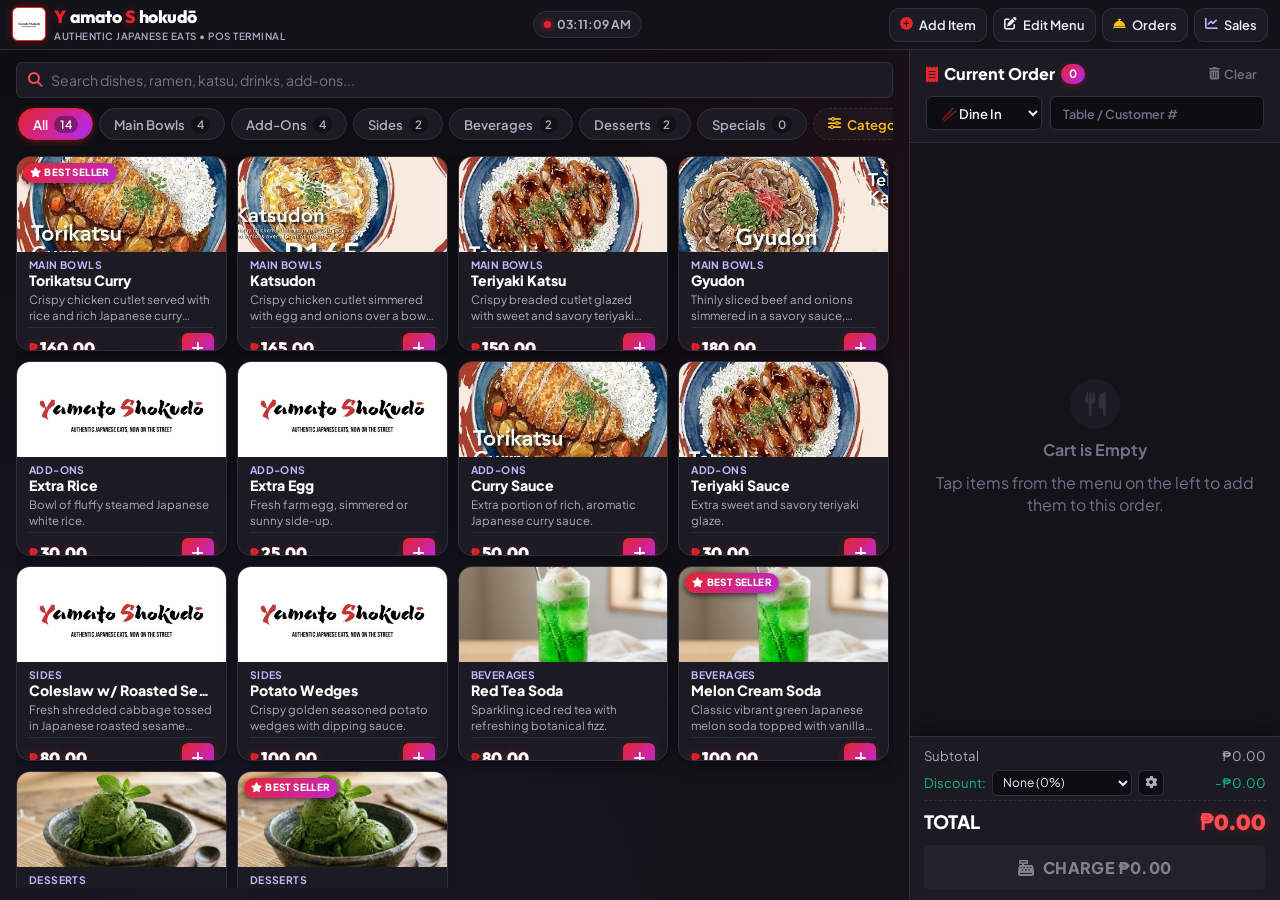
==== test_app/index.html @ 554a55e7 "Update Main Bowl promo to set promotional price to 100 pesos instead of deducting 100 pesos" ====
<!DOCTYPE html>
<html lang="en">
<head>
  <meta charset="UTF-8">
  <meta name="viewport" content="width=device-width, initial-scale=1.0, maximum-scale=1.0, user-scalable=no, viewport-fit=cover">
  <meta name="theme-color" content="#E5252A">
  <meta name="description" content="Yamato Shokudo Authentic Japanese Comfort Food - Point of Sale (POS) System">
  <link rel="manifest" href="manifest.json">
  <link rel="icon" type="image/png" href="assets/favicon.png">
  <link rel="apple-touch-icon" href="assets/icon-192.png">
  
  <title>Yamato Shokudō POS</title>

  <!-- Google Fonts & Font Awesome Icons (100% Offline Local Bundle) -->
  <link rel="stylesheet" href="assets/fontawesome/css/all.min.css">
  <link rel="stylesheet" href="style.css?v=30">
</head>
<body>

  <div id="app-container">
    
    <!-- ====================================================================
         TOP NAVIGATION HEADER
         ==================================================================== -->
    <header class="pos-header">
      <div class="brand-section">
        <img src="assets/logo.png" alt="Yamato Shokudo Logo" class="brand-logo" id="header-logo">
        <div class="brand-titles">
          <div class="brand-name">
            <span class="red-char">Y</span>amato <span class="red-char">S</span>hokudō
          </div>
          <div class="brand-tagline">Authentic Japanese Eats • POS Terminal</div>
        </div>
      </div>

      <div class="header-center-info">
        <div class="live-badge">
          <span class="live-dot"></span>
          <span id="pos-live-clock">--:--:--</span>
        </div>
      </div>

      <div class="header-actions">
        <!-- Add / Manage Menu Item Button -->
        <button class="btn-nav-action" id="btn-open-add-item" title="Add New Item to Menu">
          <i class="fa-solid fa-circle-plus" style="color: var(--primary-red);"></i>
          <span>Add Item</span>
        </button>

        <!-- Manage Mode Toggle -->
        <button class="btn-nav-action" id="btn-toggle-manage-mode" title="Toggle Edit/Delete Mode on Catalog">
          <i class="fa-solid fa-pen-to-square"></i>
          <span id="manage-mode-label">Edit Menu</span>
        </button>

        <!-- Current / Active Orders Queue -->
        <button class="btn-nav-action" id="btn-open-orders" title="View Current Active Orders">
          <i class="fa-solid fa-bell-concierge" style="color: var(--accent-gold);"></i>
          <span>Orders</span>
          <span class="active-orders-count-badge" id="active-orders-count-badge" style="display: none;">0</span>
        </button>

        <!-- Sales Analytics & History -->
        <button class="btn-nav-action" id="btn-open-history" title="View Sales History & Reports">
          <i class="fa-solid fa-chart-line" style="color: var(--accent-purple-light);"></i>
          <span>Sales</span>
        </button>

        <!-- Mobile Cart Open Button -->
        <button class="btn-nav-action btn-mobile-cart-toggle primary" id="btn-mobile-cart-toggle">
          <i class="fa-solid fa-cart-shopping"></i>
          <span class="cart-count-badge" id="mobile-cart-badge">0</span>
        </button>
      </div>
    </header>

    <!-- ====================================================================
         MAIN SPLIT WORKSPACE (TABLET OPTIMIZED)
         ==================================================================== -->
    <main class="pos-body">

      <!-- LEFT PANEL: CATALOG & MENU -->
      <section class="pos-catalog-panel">
        <div class="catalog-controls">
          <div class="search-and-manage-row">
            <div class="search-input-wrapper">
              <i class="fa-solid fa-magnifying-glass search-icon"></i>
              <input type="text" id="catalog-search" class="search-input" placeholder="Search dishes, ramen, katsu, drinks, add-ons...">
              <button class="btn-clear-search" id="btn-clear-search" title="Clear Search">&times;</button>
            </div>
          </div>

          <!-- Category Filter Bar -->
          <div class="categories-bar" id="categories-bar">
            <!-- Dynamically populated categories -->
          </div>
        </div>

        <!-- Scrollable Items Grid -->
        <div class="items-scroll-area">
          <div class="items-grid" id="items-grid">
            <!-- Dynamically rendered dish cards -->
          </div>
          <div class="empty-catalog-state" id="empty-catalog-state" style="display: none;">
            <i class="fa-solid fa-bowl-food"></i>
            <h3>No items found</h3>
            <p>Try a different search keyword or category filter</p>
          </div>
        </div>
      </section>

      <!-- RIGHT PANEL: CART & ORDER SUMMARY -->
      <section class="pos-cart-panel" id="pos-cart-panel">
        <div class="cart-header">
          <div class="cart-title-row">
            <div class="cart-title">
              <i class="fa-solid fa-receipt" style="color: var(--primary-red);"></i>
              Current Order
              <span class="cart-count-badge" id="cart-items-count">0</span>
            </div>
            <div class="cart-title-actions">
              <button class="btn-clear-cart" id="btn-clear-cart" title="Clear Cart">
                <i class="fa-solid fa-trash-can"></i>
                Clear
              </button>
              <button class="btn-close-mobile-cart" id="btn-close-mobile-cart" title="Close Cart">
                <i class="fa-solid fa-xmark"></i>
              </button>
            </div>
          </div>

          <!-- Order Config: Dine In / Take Out & Table -->
          <div class="order-setup-row">
            <select id="order-type-select" class="order-type-select">
              <option value="Dine In">🥢 Dine In</option>
              <option value="Take Out">🥡 Take Out</option>
              <option value="Delivery">🛵 Delivery</option>
            </select>
            <input type="text" id="order-table-input" class="table-num-input" placeholder="Table / Customer #">
          </div>
        </div>

        <!-- Cart Items Scroll List -->
        <div class="cart-items-list" id="cart-items-list">
          <!-- Dynamically rendered cart items -->
        </div>

        <!-- Empty Cart State -->
        <div class="empty-cart-view" id="empty-cart-view">
          <div class="empty-cart-icon">
            <i class="fa-solid fa-utensils"></i>
          </div>
          <h4>Cart is Empty</h4>
          <p>Tap items from the menu on the left to add them to this order.</p>
        </div>

        <!-- Cart Billing Footer -->
        <div class="cart-footer">
          <div class="billing-breakdown">
            <div class="billing-row">
              <span>Subtotal</span>
              <span id="cart-subtotal-val">₱0.00</span>
            </div>
            <div class="billing-row discount-row">
              <div class="billing-discount-control">
                <span>Discount:</span>
                <select id="discount-select" class="discount-select" title="Choose discount or promo">
                  <!-- Dynamically populated from custom promos -->
                </select>
                <button type="button" class="btn-manage-discounts" id="btn-manage-discounts" title="Edit / Add / Remove Promos">
                  <i class="fa-solid fa-gear"></i>
                </button>
              </div>
              <span id="cart-discount-val">-₱0.00</span>
            </div>
            <div class="billing-row total-row">
              <span>TOTAL</span>
              <span class="total-amount-display" id="cart-total-val">₱0.00</span>
            </div>
          </div>

          <button class="btn-checkout" id="btn-checkout" disabled>
            <i class="fa-solid fa-cash-register"></i>
            <span>Charge ₱0.00</span>
          </button>
        </div>
      </section>

      <!-- Mobile/Tablet Cart Drawer Backdrop -->
      <div class="cart-backdrop" id="cart-backdrop"></div>

    </main>

  </div>

  <!-- ====================================================================
       MODAL 1: ADD / EDIT MENU ITEM MODAL
       ==================================================================== -->
  <div class="modal-overlay" id="modal-item">
    <div class="modal-card">
      <div class="modal-header">
        <h3 class="modal-title" id="modal-item-title">
          <i class="fa-solid fa-circle-plus" style="color: var(--primary-red);"></i>
          Add Menu Item
        </h3>
        <button class="btn-close-modal" id="btn-close-item-modal">&times;</button>
      </div>

      <div class="modal-body">
        <input type="hidden" id="edit-item-id">

        <div class="form-group">
          <label class="form-label" for="item-name-input">Item Name *</label>
          <input type="text" id="item-name-input" class="form-input" placeholder="e.g. Torikatsu Curry" required>
        </div>

        <div class="form-row-2">
          <div class="form-group">
            <label class="form-label" for="item-price-input">Price (₱) *</label>
            <input type="number" id="item-price-input" class="form-input" placeholder="160" min="0" step="1" required>
          </div>
          <div class="form-group">
            <div style="display: flex; justify-content: space-between; align-items: center; margin-bottom: 2px;">
              <label class="form-label" for="item-category-input" style="margin-bottom: 0;">Category *</label>
              <div style="display: flex; gap: 4px;">
                <button type="button" class="btn-text-action" id="btn-quick-add-cat-from-item" title="Add New Category">
                  <i class="fa-solid fa-plus"></i> Add
                </button>
                <button type="button" class="btn-text-action" id="btn-manage-cats-from-item" title="Manage Categories">
                  <i class="fa-solid fa-gear"></i>
                </button>
              </div>
            </div>
            <select id="item-category-input" class="form-select">
              <!-- Dynamically populated categories -->
            </select>
          </div>
        </div>

        <div class="form-group">
          <label class="form-label" for="item-desc-input">Description</label>
          <textarea id="item-desc-input" class="form-textarea" rows="2" placeholder="Crispy chicken cutlet served with rice and rich Japanese curry sauce..."></textarea>
        </div>

        <!-- Image Selector -->
        <div class="form-group">
          <label class="form-label">Item Image</label>
          <input type="text" id="item-img-url" class="form-input" placeholder="Image URL or choose preset below">
          
          <label class="form-label" style="margin-top: 8px; font-size: 0.8rem;">Or Select Brand Preset:</label>
          <div class="image-picker-options" id="image-presets-container">
            <!-- Preset thumbnails -->
            <img src="assets/torikatsu_curry.jpg" class="image-choice-thumb" data-src="assets/torikatsu_curry.jpg" title="Torikatsu Curry">
            <img src="assets/katsudon.jpg" class="image-choice-thumb" data-src="assets/katsudon.jpg" title="Katsudon">
            <img src="assets/teriyaki_katsu.jpg" class="image-choice-thumb" data-src="assets/teriyaki_katsu.jpg" title="Teriyaki Katsu">
            <img src="assets/gyudon.jpg" class="image-choice-thumb" data-src="assets/gyudon.jpg" title="Gyudon">
            <img src="assets/melon_soda.jpg" class="image-choice-thumb" data-src="assets/melon_soda.jpg" title="Melon Cream Soda">
            <img src="assets/matcha_icecream.jpg" class="image-choice-thumb" data-src="assets/matcha_icecream.jpg" title="Matcha Ice Cream">
            <img src="assets/logo.png" class="image-choice-thumb" data-src="assets/logo.png" title="Yamato Logo">
          </div>

          <div style="margin-top: 8px;">
            <label class="form-label" style="font-size: 0.8rem;">Or Upload Local File:</label>
            <input type="file" id="item-file-upload" accept="image/*" class="form-input" style="padding: 6px;">
          </div>
        </div>

        <div class="form-group" style="flex-direction: row; align-items: center; gap: 8px; margin-top: 4px;">
          <input type="checkbox" id="item-bestseller-input" style="width: 18px; height: 18px; accent-color: var(--primary-red);">
          <label for="item-bestseller-input" style="font-size: 0.9rem; font-weight: 700; color: var(--accent-gold); cursor: pointer;">
            Mark as Best Seller Ribbon ⭐
          </label>
        </div>
      </div>

      <div class="modal-footer">
        <button class="btn-modal-action" id="btn-cancel-item">Cancel</button>
        <button class="btn-modal-action primary" id="btn-save-item">
          <i class="fa-solid fa-floppy-disk"></i>
          Save Item
        </button>
      </div>
    </div>
  </div>

  <!-- ====================================================================
       MODAL 1B: MANAGE CATEGORIES (ADD, EDIT, DELETE)
       ==================================================================== -->
  <div class="modal-overlay" id="modal-categories">
    <div class="modal-card" style="max-width: 520px;">
      <div class="modal-header">
        <h3 class="modal-title">
          <i class="fa-solid fa-layer-group" style="color: var(--primary-red);"></i>
          Manage Categories
        </h3>
        <button class="btn-close-modal" id="btn-close-categories-modal">&times;</button>
      </div>

      <div class="modal-body" style="gap: 14px;">
        <!-- Add New Category Box -->
        <div class="add-category-box">
          <label class="form-label" style="margin-bottom: 6px;">Create New Category</label>
          <div style="display: flex; gap: 8px;">
            <input type="text" id="new-category-input" class="form-input" placeholder="e.g. Set Meals, Bento, Ramen..." style="flex: 1;">
            <button type="button" class="btn-modal-action primary" id="btn-submit-new-category">
              <i class="fa-solid fa-plus"></i> Add
            </button>
          </div>
        </div>

        <div>
          <div style="display: flex; justify-content: space-between; align-items: center; margin-bottom: 8px;">
            <label class="form-label" style="margin-bottom: 0;">Existing Categories</label>
            <span style="font-size: 0.75rem; color: var(--text-muted);">Rename or delete categories</span>
          </div>
          
          <!-- Scrollable Category List -->
          <div class="category-manage-list" id="category-manage-list">
            <!-- Dynamically populated category rows -->
          </div>
        </div>
      </div>

      <div class="modal-footer">
        <button class="btn-modal-action primary" id="btn-close-categories-btn" style="width: 100%;">Done</button>
      </div>
    </div>
  </div>

  <!-- ====================================================================
       MODAL 2: EDIT CART ITEM NOTES & ADD-ONS
       ==================================================================== -->
  <div class="modal-overlay" id="modal-cart-note">
    <div class="modal-card">
      <div class="modal-header">
        <h3 class="modal-title">
          <i class="fa-solid fa-pen-nib" style="color: var(--accent-purple-light);"></i>
          Item Notes & Customization
        </h3>
        <button class="btn-close-modal" id="btn-close-note-modal">&times;</button>
      </div>

      <div class="modal-body">
        <h4 id="note-modal-item-name" style="color: var(--text-white); font-size: 1.1rem; margin-bottom: 4px;">Item Name</h4>
        
        <div class="form-group">
          <label class="form-label">Special Instructions / Custom Request</label>
          <input type="text" id="cart-item-note-input" class="form-input" placeholder="e.g. Less spicy, No onions, Extra sauce, Well done...">
        </div>

        <div class="form-group">
          <label class="form-label">Quick Tags / Common Requests:</label>
          <div style="display: flex; flex-wrap: wrap; gap: 8px; margin-top: 4px;">
            <button type="button" class="btn-tag-action quick-tag-btn" data-tag="Extra Spicy 🔥">Extra Spicy 🔥</button>
            <button type="button" class="btn-tag-action quick-tag-btn" data-tag="Less Spicy">Less Spicy</button>
            <button type="button" class="btn-tag-action quick-tag-btn" data-tag="No Onions 🧅">No Onions</button>
            <button type="button" class="btn-tag-action quick-tag-btn" data-tag="Extra Sauce 🥣">Extra Sauce</button>
            <button type="button" class="btn-tag-action quick-tag-btn" data-tag="Separate Sauce">Separate Sauce</button>
            <button type="button" class="btn-tag-action quick-tag-btn" data-tag="Less Ice 🧊">Less Ice</button>
          </div>
        </div>
      </div>

      <div class="modal-footer">
        <button class="btn-modal-action" id="btn-cancel-note">Cancel</button>
        <button class="btn-modal-action primary" id="btn-save-note">Apply Note</button>
      </div>
    </div>
  </div>

  <!-- ====================================================================
       MODAL 3: PAYMENT REGISTER MODAL
       ==================================================================== -->
  <div class="modal-overlay" id="modal-payment">
    <div class="modal-card">
      <div class="modal-header">
        <h3 class="modal-title">
          <i class="fa-solid fa-cash-register" style="color: var(--primary-red);"></i>
          Process Payment
        </h3>
        <button class="btn-close-modal" id="btn-close-payment-modal">&times;</button>
      </div>

      <div class="modal-body">
        <!-- Due Amount -->
        <div class="payment-summary-box">
          <span class="payment-total-label">Total Amount Due</span>
          <span class="payment-total-val" id="payment-due-val">₱0.00</span>
        </div>

        <!-- Payment Method Tabs -->
        <div class="payment-method-tabs" id="payment-method-tabs">
          <div class="payment-tab active" data-method="Cash">
            <i class="fa-solid fa-money-bill-wave"></i>
            Cash
          </div>
          <div class="payment-tab" data-method="GCash">
            <i class="fa-solid fa-mobile-screen"></i>
            GCash
          </div>
          <div class="payment-tab" data-method="Card">
            <i class="fa-solid fa-credit-card"></i>
            Card
          </div>
          <div class="payment-tab" data-method="QR PH">
            <i class="fa-solid fa-qrcode"></i>
            QR PH
          </div>
        </div>

        <!-- Cash Details Container -->
        <div id="cash-payment-section" style="display: flex; flex-direction: column; gap: 12px;">
          <div class="form-group">
            <label class="form-label" for="cash-received-input">Cash Received (₱)</label>
            <input type="number" id="cash-received-input" class="form-input" style="font-size: 1.3rem; font-weight: bold; text-align: center;" placeholder="0.00" min="0" step="1">
          </div>

          <!-- Quick Cash Bills -->
          <div class="quick-cash-row">
            <button class="btn-quick-cash" id="btn-cash-exact">Exact ₱</button>
            <button class="btn-quick-cash" data-add="50">+₱50</button>
            <button class="btn-quick-cash" data-add="100">+₱100</button>
            <button class="btn-quick-cash" data-add="200">+₱200</button>
            <button class="btn-quick-cash" data-add="500">+₱500</button>
            <button class="btn-quick-cash" data-add="1000">+₱1000</button>
          </div>

          <!-- Change Box -->
          <div class="change-display-box" id="change-display-box">
            <span class="change-label">Change Due:</span>
            <span class="change-val" id="payment-change-val">₱0.00</span>
          </div>
        </div>
      </div>

      <div class="modal-footer">
        <button class="btn-modal-action" id="btn-cancel-payment">Back to Cart</button>
        <button class="btn-modal-action primary" id="btn-confirm-payment">
          <i class="fa-solid fa-check"></i>
          Complete & Print Receipt
        </button>
      </div>
    </div>
  </div>

  <!-- ====================================================================
       MODAL 4: THERMAL RECEIPT MODAL
       ==================================================================== -->
  <div class="modal-overlay" id="modal-receipt">
    <div class="modal-card modal-receipt-card" style="max-width: 480px; width: 95%;">
      <div class="modal-header no-print">
        <h3 class="modal-title">
          <i class="fa-solid fa-receipt" style="color: var(--primary-red);"></i>
          Order Receipt
        </h3>
        <button class="btn-close-modal" id="btn-close-receipt-modal">&times;</button>
      </div>

      <div class="modal-body" style="background: #E8E8E8; padding: 16px;">
        <!-- Printable Receipt Sheet (Customer Copy + Kitchen Order Ticket) -->
        <div class="receipt-paper" id="printable-receipt-area">
          <!-- 1. CUSTOMER RECEIPT SLIP -->
          <div class="receipt-slip customer-receipt-slip">
            <div class="receipt-header">
              <img src="assets/logo.png" alt="Logo" class="receipt-logo-img">
              <div class="receipt-brand-name">YAMATO SHOKUDŌ</div>
              <div class="receipt-info-text">Authentic Japanese Eats • Comfort Food</div>
              <div class="receipt-info-text">Tel: +639124482693</div>
              <div class="receipt-info-text">IG: @yamatoshokudo.ph</div>
              <div class="receipt-type-banner">*** CUSTOMER RECEIPT ***</div>
            </div>

            <div class="receipt-divider"></div>

            <div class="receipt-meta-row">
              <span id="receipt-order-id">Order #0001</span>
              <span id="receipt-date-time">2026-10-01 21:35</span>
            </div>
            <div class="receipt-meta-row">
              <span id="receipt-dining-type">DINE IN (Table 1)</span>
              <span id="receipt-pay-method">CASH</span>
            </div>

            <div class="receipt-divider"></div>

            <!-- Items Table (with quantities & amounts) -->
            <table class="receipt-items-table">
              <thead>
                <tr>
                  <th class="item-qty-col">QTY</th>
                  <th>ITEM</th>
                  <th class="item-amt-col">TOTAL</th>
                </tr>
              </thead>
              <tbody id="receipt-items-body">
                <!-- Dynamically populated rows -->
              </tbody>
            </table>

            <div class="receipt-divider"></div>

            <!-- Calculation Rows -->
            <div class="receipt-calc-row">
              <span>Subtotal:</span>
              <span id="receipt-subtotal-val">₱0.00</span>
            </div>
            <div class="receipt-calc-row" id="receipt-discount-row">
              <span id="receipt-discount-label">Discount:</span>
              <span id="receipt-discount-val">-₱0.00</span>
            </div>
            <div class="receipt-calc-row grand-total">
              <span>TOTAL DUE:</span>
              <span id="receipt-total-val">₱0.00</span>
            </div>
            <div class="receipt-calc-row">
              <span>Cash Tendered:</span>
              <span id="receipt-tendered-val">₱0.00</span>
            </div>
            <div class="receipt-calc-row">
              <span>Change:</span>
              <span id="receipt-change-val">₱0.00</span>
            </div>

            <div class="receipt-divider"></div>

            <div class="receipt-footer">
              <div>*** ARIGATO GOZAIMASU! ***</div>
              <div>Thank you for dining with Yamato Shokudo!</div>
              <div class="receipt-barcode">||| | |||| ||| ||||| |||</div>
            </div>
          </div>

          <!-- SEPARATOR / CUT LINE FOR CONTINUOUS ROLL OR AUTO-CUTTER -->
          <div class="receipt-cut-line">
            <span class="cut-line-label">✂ CUT HERE / KITCHEN TICKET BELOW ✂</span>
          </div>

          <!-- 2. KITCHEN ORDER TICKET (NO MONETARY VALUES / NO PRICES) -->
          <div class="receipt-slip kitchen-receipt-slip">
            <div class="kitchen-ticket-header">
              <div class="kitchen-ticket-badge">🍳 KITCHEN ORDER TICKET</div>
              <div class="kitchen-order-number" id="kitchen-order-id">ORDER #0001</div>
              <div>
                <span class="kitchen-meta-pill" id="kitchen-dining-type">DINE IN (Table 1)</span>
              </div>
              <div class="kitchen-meta-sub" id="kitchen-date-time">2026-10-01 21:35</div>
            </div>

            <div class="receipt-divider thick"></div>

            <!-- Kitchen Items Table (Only QTY, ITEM NAME & SPECIAL INSTRUCTIONS - ZERO PRICES) -->
            <table class="kitchen-items-table">
              <thead>
                <tr>
                  <th style="width: 48px; text-align: left;">QTY</th>
                  <th style="text-align: left;">ORDER ITEM / PREPARATION</th>
                </tr>
              </thead>
              <tbody id="kitchen-items-body">
                <!-- Dynamically populated rows with no prices -->
              </tbody>
            </table>

            <div class="receipt-divider thick"></div>

            <div class="kitchen-ticket-footer">
              <div id="kitchen-total-items-count">TOTAL ITEMS: 0</div>
              <div class="kitchen-footer-note">*** KITCHEN COPY • PREPARE WITH CARE ***</div>
            </div>
          </div>
        </div>
      </div>

      <div class="modal-footer modal-receipt-footer no-print">
        <button class="btn-modal-action" id="btn-view-orders-from-receipt" style="color: var(--accent-gold);" title="View Active Orders">
          <i class="fa-solid fa-bell-concierge"></i>
          Orders
        </button>
        <button class="btn-modal-action" id="btn-new-order-from-receipt" title="Start New Sale">
          <i class="fa-solid fa-plus"></i>
          New Sale
        </button>
        <button class="btn-modal-action" id="btn-print-customer-only" title="Print Customer Copy Only">
          <i class="fa-solid fa-user"></i>
          Customer Slip
        </button>
        <button class="btn-modal-action" id="btn-print-kitchen-only" title="Print Kitchen Ticket Only">
          <i class="fa-solid fa-utensils"></i>
          Kitchen Slip
        </button>
        <button class="btn-modal-action primary" id="btn-print-receipt" title="Print Both (Customer + Kitchen)">
          <i class="fa-solid fa-print"></i>
          Print Both
        </button>
      </div>
    </div>
  </div>

  <!-- ====================================================================
       MODAL: CURRENT / ACTIVE ORDERS (KITCHEN QUEUE & SERVING)
       ==================================================================== -->
  <div class="modal-overlay" id="modal-orders">
    <div class="modal-card" style="max-width: 820px; width: 95%;">
      <div class="modal-header">
        <div style="display: flex; align-items: center; gap: 8px;">
          <h3 class="modal-title">
            <i class="fa-solid fa-bell-concierge" style="color: var(--accent-gold);"></i>
            Current Orders
          </h3>
          <span class="active-orders-modal-badge" id="active-orders-modal-badge">0 Active</span>
        </div>
        <button class="btn-close-modal" id="btn-close-orders-modal">&times;</button>
      </div>

      <div class="modal-body" style="max-height: 65vh; overflow-y: auto;">
        <!-- Filter Tabs: Active Queue, Completed, Cancelled -->
        <div class="orders-filter-row">
          <button class="btn-tag-action active" id="filter-orders-active" data-filter="Pending">
            <i class="fa-solid fa-clock"></i> Active Queue (<span id="count-filter-active">0</span>)
          </button>
          <button class="btn-tag-action" id="filter-orders-completed" data-filter="Completed">
            <i class="fa-solid fa-check-double"></i> Completed (<span id="count-filter-completed">0</span>)
          </button>
          <button class="btn-tag-action" id="filter-orders-cancelled" data-filter="Cancelled">
            <i class="fa-solid fa-ban"></i> Cancelled (<span id="count-filter-cancelled">0</span>)
          </button>
        </div>

        <!-- Orders Cards Grid -->
        <div class="active-orders-grid" id="active-orders-container">
          <!-- Dynamically populated order queue cards -->
        </div>

        <!-- Empty State -->
        <div class="empty-orders-view" id="empty-orders-view" style="display: none;">
          <div class="empty-orders-icon">
            <i class="fa-solid fa-clipboard-check"></i>
          </div>
          <h4 id="empty-orders-title">No Active Orders</h4>
          <p id="empty-orders-desc">All caught up! New orders placed at checkout will appear here for preparation and serving.</p>
        </div>
      </div>

      <div class="modal-footer">
        <button class="btn-modal-action" id="btn-open-history-from-orders">
          <i class="fa-solid fa-chart-line" style="color: var(--accent-purple-light);"></i>
          Sales Summary
        </button>
        <button class="btn-modal-action primary" id="btn-close-orders-btn">Close</button>
      </div>
    </div>
  </div>

  <!-- ====================================================================
       MODAL: ORDER DETAILS / VIEW ORDER
       ==================================================================== -->
  <div class="modal-overlay" id="modal-order-details">
    <div class="modal-card" style="max-width: 540px; width: 95%;">
      <div class="modal-header">
        <div style="display: flex; align-items: center; gap: 8px;">
          <h3 class="modal-title">
            <i class="fa-solid fa-file-invoice" style="color: var(--accent-gold);"></i>
            <span id="order-details-title">Order Details</span>
          </h3>
          <span class="order-status-pill" id="order-details-status-pill">Completed</span>
        </div>
        <button class="btn-close-modal" id="btn-close-order-details-modal">&times;</button>
      </div>

      <div class="modal-body" style="gap: 12px; max-height: 70vh; overflow-y: auto;">
        <!-- Meta info banner -->
        <div class="order-details-meta-grid">
          <div class="order-details-meta-item">
            <span class="meta-label">Dining Type</span>
            <span class="meta-val" id="order-details-dining">--</span>
          </div>
          <div class="order-details-meta-item">
            <span class="meta-label">Date & Time</span>
            <span class="meta-val" id="order-details-datetime">--</span>
          </div>
          <div class="order-details-meta-item">
            <span class="meta-label">Payment Method</span>
            <span class="meta-val" id="order-details-payment">--</span>
          </div>
          <div class="order-details-meta-item">
            <span class="meta-label">Total Items</span>
            <span class="meta-val" id="order-details-count">0 items</span>
          </div>
        </div>

        <!-- Items Table -->
        <div class="order-details-items-table-wrapper">
          <table class="order-details-items-table">
            <thead>
              <tr>
                <th style="width: 48px;">Qty</th>
                <th>Item & Notes</th>
                <th style="text-align: right; width: 85px;">Price</th>
                <th style="text-align: right; width: 95px;">Total</th>
              </tr>
            </thead>
            <tbody id="order-details-items-body">
              <!-- Dynamically populated -->
            </tbody>
          </table>
        </div>

        <!-- Financial Summary -->
        <div class="order-details-summary-box">
          <div class="summary-line">
            <span>Subtotal</span>
            <span id="order-details-subtotal">₱0.00</span>
          </div>
          <div class="summary-line discount-line" id="order-details-discount-row" style="display: none;">
            <span>Discount</span>
            <span id="order-details-discount">-₱0.00</span>
          </div>
          <div class="summary-line total-line">
            <span>Grand Total</span>
            <span id="order-details-total">₱0.00</span>
          </div>
          <div class="summary-line tender-line" id="order-details-tender-row">
            <span>Amount Tendered</span>
            <span id="order-details-tendered">₱0.00</span>
          </div>
          <div class="summary-line tender-line" id="order-details-change-row">
            <span>Change</span>
            <span id="order-details-change">₱0.00</span>
          </div>
        </div>
      </div>

      <div class="modal-footer">
        <button class="btn-modal-action" id="btn-print-from-order-details">
          <i class="fa-solid fa-receipt"></i> Print Receipt
        </button>
        <button class="btn-modal-action primary" id="btn-close-order-details-btn">Close</button>
      </div>
    </div>
  </div>

  <!-- ====================================================================
       MODAL 5: SALES ANALYTICS & ORDER HISTORY
       ==================================================================== -->
  <div class="modal-overlay" id="modal-history">
    <div class="modal-card modal-history-card" style="max-width: 780px; width: 95%;">
      <div class="modal-header">
        <div style="display: flex; align-items: center; gap: 8px; flex-wrap: wrap;">
          <h3 class="modal-title">
            <i class="fa-solid fa-chart-line" style="color: var(--accent-purple-light);"></i>
            Sales Dashboard & History
          </h3>
          <span class="active-orders-modal-badge" id="sales-history-range-badge" style="background: rgba(167, 139, 250, 0.15); color: var(--accent-purple-light); border-color: rgba(167, 139, 250, 0.3);">Today</span>
          <button type="button" class="btn-tag-action" id="btn-open-gsheet-sync" title="Google Sheets Auto-Sync Settings" style="display: inline-flex; align-items: center; gap: 5px; border-color: rgba(16, 185, 129, 0.4); background: rgba(16, 185, 129, 0.12); color: var(--accent-green); padding: 2px 8px; font-size: 0.72rem; min-height: 22px;">
            <i class="fa-solid fa-cloud-arrow-up"></i>
            <span id="gsheet-sync-status-badge-text">Sheets Sync</span>
          </button>
        </div>
        <button class="btn-close-modal" id="btn-close-history-modal">&times;</button>
      </div>

      <div class="modal-body modal-history-body">
        <!-- Compact Date Filter & Range Section -->
        <div class="sales-date-filter-section">
          <div class="sales-date-presets-row">
            <button type="button" class="btn-tag-action active" data-range-preset="today">Today</button>
            <button type="button" class="btn-tag-action" data-range-preset="yesterday">Yesterday</button>
            <button type="button" class="btn-tag-action" data-range-preset="7days">Last 7 Days</button>
            <button type="button" class="btn-tag-action" data-range-preset="month">This Month</button>
            <button type="button" class="btn-tag-action" data-range-preset="all">All Time</button>
          </div>

          <!-- Date Input Buttons & Dropdown Calendar Wrapper -->
          <div class="sales-date-picker-wrapper">
            <div class="sales-date-inputs-row">
              <div class="date-picker-input-box" id="sales-start-date-btn" title="Click to choose start date">
                <span class="date-input-label">Start</span>
                <span class="date-input-val" id="sales-start-date-val">--</span>
                <i class="fa-regular fa-calendar date-input-icon"></i>
              </div>
              <span class="date-range-arrow"><i class="fa-solid fa-arrow-right"></i></span>
              <div class="date-picker-input-box" id="sales-end-date-btn" title="Click to choose end date">
                <span class="date-input-label">End</span>
                <span class="date-input-val" id="sales-end-date-val">--</span>
                <i class="fa-regular fa-calendar date-input-icon"></i>
              </div>
              <button type="button" class="btn-reset-date-filter" id="btn-reset-date-filter" title="Reset date filter">
                <i class="fa-solid fa-rotate-left"></i>
              </button>
            </div>

            <!-- Interactive Calendar Dropdown Popup -->
            <div class="sales-calendar-popup" id="sales-calendar-popup" style="display: none;">
              <div class="cal-header">
                <div class="cal-month-title-row">
                  <span class="cal-month-title" id="cal-month-title">October 2026</span>
                </div>
                <div class="cal-nav-arrows">
                  <button type="button" class="cal-nav-btn" id="cal-prev-month" title="Previous Month">
                    <i class="fa-solid fa-chevron-left"></i>
                  </button>
                  <button type="button" class="cal-nav-btn" id="cal-next-month" title="Next Month">
                    <i class="fa-solid fa-chevron-right"></i>
                  </button>
                </div>
              </div>

              <!-- Days of week: M T W T F S S (Matching Calendar Spec) -->
              <div class="cal-weekdays-grid">
                <span>M</span>
                <span>T</span>
                <span>W</span>
                <span>T</span>
                <span>F</span>
                <span>S</span>
                <span>S</span>
              </div>

              <!-- Days Grid -->
              <div class="cal-days-grid" id="cal-days-grid">
                <!-- Dynamically populated day cells -->
              </div>

              <div class="cal-popup-footer">
                <div class="cal-selected-preview" id="cal-selected-preview">
                  Select a start & end date
                </div>
                <div style="display: flex; gap: 6px;">
                  <button type="button" class="btn-modal-action" style="padding: 4px 10px; font-size: 0.78rem; min-height: 28px;" id="btn-cal-cancel">Cancel</button>
                  <button type="button" class="btn-modal-action primary" style="padding: 4px 12px; font-size: 0.78rem; min-height: 28px;" id="btn-cal-apply">Apply Range</button>
                </div>
              </div>
            </div>
          </div>
        </div>

        <!-- Sleek Compact Analytics Ribbon / Cards -->
        <div class="analytics-cards-row">
          <div class="analytics-card">
            <span class="analytics-card-label"><i class="fa-solid fa-coins" style="color: var(--primary-red);"></i> <span id="analytics-sales-label">Revenue</span></span>
            <span class="analytics-card-val" id="analytics-total-sales" style="color: var(--primary-red-light);">₱0.00</span>
          </div>
          <div class="analytics-card">
            <span class="analytics-card-label"><i class="fa-solid fa-receipt" style="color: var(--accent-gold);"></i> <span id="analytics-orders-label">Orders</span></span>
            <span class="analytics-card-val" id="analytics-total-orders">0</span>
          </div>
          <div class="analytics-card">
            <span class="analytics-card-label"><i class="fa-solid fa-chart-pie" style="color: var(--accent-purple-light);"></i> Avg Ticket</span>
            <span class="analytics-card-val" id="analytics-avg-ticket">₱0.00</span>
          </div>
        </div>

        <!-- Transactions Header Row -->
        <div class="history-table-header-row">
          <h4 style="color: var(--text-white); font-size: 0.88rem; margin: 0; display: flex; align-items: center; gap: 6px;">
            <i class="fa-solid fa-list-check" style="color: var(--text-muted); font-size: 0.8rem;"></i>
            Transactions Log
          </h4>
          <span style="font-size: 0.72rem; color: var(--text-muted);" id="history-records-count">0 transactions</span>
        </div>

        <!-- Transactions Table -->
        <div class="history-table-container">
          <table class="history-table" id="sales-history-table">
            <thead>
              <tr>
                <th>Order #</th>
                <th>Time</th>
                <th>Type</th>
                <th>Method</th>
                <th>Status</th>
                <th>Total</th>
                <th>Action</th>
              </tr>
            </thead>
            <tbody id="history-table-body">
              <!-- Dynamically populated sales history -->
            </tbody>
          </table>
          <div class="empty-history-view" id="empty-history-view" style="display: none;">
            <i class="fa-regular fa-calendar-xmark" style="font-size: 2rem; color: var(--text-muted); margin-bottom: 6px;"></i>
            <h4>No transactions in this date range</h4>
            <p>Try selecting a different date range or tap "All Time".</p>
          </div>
        </div>
      </div>

      <div class="modal-footer" style="flex-wrap: wrap; gap: 6px;">
        <button class="btn-modal-action" id="btn-sync-google-sheets" style="color: var(--accent-green); border-color: rgba(16, 185, 129, 0.4);">
          <i class="fa-solid fa-cloud-arrow-up"></i>
          Sync to Sheets
        </button>
        <button class="btn-modal-action" id="btn-export-sales-csv">
          <i class="fa-solid fa-file-csv" style="color: var(--accent-green);"></i>
          Export CSV
        </button>
        <button class="btn-modal-action" id="btn-export-backup" title="Export Backup JSON">
          <i class="fa-solid fa-file-export" style="color: var(--accent-purple-light);"></i>
          Backup JSON
        </button>
        <button class="btn-modal-action" id="btn-reset-sales-history" style="color: var(--primary-red);">
          <i class="fa-solid fa-trash-can"></i>
          Clear History
        </button>
        <button class="btn-modal-action primary" id="btn-close-history-btn">Close</button>
      </div>
    </div>
  </div>

  <!-- ====================================================================
       MODAL: GOOGLE SHEETS LIVE SYNC & SETTINGS
       ==================================================================== -->
  <div class="modal-overlay" id="modal-gsheet-sync">
    <div class="modal-card" style="max-width: 580px; width: 95%;">
      <div class="modal-header">
        <div style="display: flex; align-items: center; gap: 8px;">
          <h3 class="modal-title">
            <i class="fa-solid fa-cloud-arrow-up" style="color: var(--accent-green);"></i>
            Google Sheets Sync Mode
          </h3>
          <span class="active-orders-modal-badge" id="gsheet-status-pill" style="background: rgba(16, 185, 129, 0.15); color: var(--accent-green); border-color: rgba(16, 185, 129, 0.3);">
            Ready
          </span>
        </div>
        <button class="btn-close-modal" id="btn-close-gsheet-modal">&times;</button>
      </div>

      <div class="modal-body" style="gap: 14px; max-height: 75vh; overflow-y: auto;">
        
        <!-- Webhook Configuration Card -->
        <div class="gsheet-card-box">
          <div class="form-group" style="margin-bottom: 8px;">
            <label class="form-label" for="gsheet-webhook-input">
              <span>Google Apps Script Web App URL</span>
              <span style="font-size: 0.72rem; color: var(--text-muted);">(Endpoint /exec)</span>
            </label>
            <input type="url" id="gsheet-webhook-input" class="form-input" value="https://script.google.com/macros/s/AKfycbytQIVGsuv9v9WtPpVYK3X0wC36tiv4WIBtFwoMg_ORtfePrzmKqiQ-QBEyaz5GLYBEmA/exec" placeholder="https://script.google.com/macros/s/.../exec" style="font-size: 0.82rem; font-family: monospace;">
          </div>

          <!-- Auto-Sync Toggle Row -->
          <div class="gsheet-toggle-row">
            <div class="toggle-info">
              <span class="toggle-title">Auto-Sync Mode</span>
              <span class="toggle-desc">Automatically upload sales record to your Google Sheet when an order is placed or completed</span>
            </div>
            <label class="custom-switch">
              <input type="checkbox" id="gsheet-autosync-toggle" checked>
              <span class="slider"></span>
            </label>
          </div>

          <!-- Action Buttons Row -->
          <div class="gsheet-actions-row">
            <button type="button" class="btn-modal-action" id="btn-test-gsheet" style="flex: 1; justify-content: center; font-size: 0.8rem;">
              <i class="fa-solid fa-bolt"></i> Test Webhook
            </button>
            <button type="button" class="btn-modal-action" id="btn-save-gsheet-config" style="flex: 1; justify-content: center; font-size: 0.8rem; background: var(--bg-card-hover); border-color: var(--accent-green); color: var(--accent-green);">
              <i class="fa-solid fa-floppy-disk"></i> Save URL
            </button>
            <button type="button" class="btn-modal-action primary" id="btn-sync-all-now" style="flex: 1.2; justify-content: center; font-size: 0.8rem;">
              <i class="fa-solid fa-cloud-arrow-up"></i> Sync All Sales
            </button>
          </div>

          <!-- Sync Log / Last Status Notice -->
          <div id="gsheet-sync-notice" style="font-size: 0.74rem; color: var(--text-secondary); background: rgba(0,0,0,0.3); padding: 6px 10px; border-radius: var(--radius-sm); border: 1px dashed var(--border-color); display: flex; align-items: center; justify-content: space-between;">
            <span><i class="fa-solid fa-clock-rotate-left"></i> Last Sync: <strong id="gsheet-last-sync-time">Never</strong></span>
            <span id="gsheet-sync-queue-count" style="color: var(--accent-gold); font-weight: 700;">0 Pending</span>
          </div>
        </div>

        <!-- Step-by-Step Instructions & Apps Script Code Box -->
        <div class="gsheet-guide-box">
          <div style="display: flex; align-items: center; justify-content: space-between; margin-bottom: 6px;">
            <h4 style="font-size: 0.84rem; color: #FFF; display: flex; align-items: center; gap: 6px;">
              <i class="fa-solid fa-book-open" style="color: var(--accent-gold);"></i>
              How to setup your Google Sheet (1 Minute Setup)
            </h4>
            <button type="button" class="btn-copy-code" id="btn-copy-apps-script" title="Copy Apps Script Code">
              <i class="fa-regular fa-copy"></i> Copy Script
            </button>
          </div>

          <ol class="gsheet-setup-steps">
            <li>Create a new spreadsheet at <strong>sheets.google.com</strong>.</li>
            <li>Click <strong>Extensions &gt; Apps Script</strong> in the top menu.</li>
            <li>Erase any code in the editor, paste the script below, and click <strong>Save</strong> (<i class="fa-regular fa-floppy-disk"></i>).</li>
            <li>Click <strong>Deploy &gt; New deployment</strong>, select <strong>Web app</strong>.</li>
            <li>Set <em>Execute as</em>: <strong>Me</strong> and <em>Who has access</em>: <strong>Anyone</strong>.</li>
            <li>Click <strong>Deploy</strong>, grant permission, and paste the <strong>Web App URL</strong> above!</li>
          </ol>

          <!-- Code Snippet Area -->
          <div class="gsheet-code-wrapper">
            <textarea id="apps-script-code-template" class="gsheet-code-area" readonly spellcheck="false"></textarea>
          </div>
        </div>

      </div>

      <div class="modal-footer">
        <button class="btn-modal-action primary" id="btn-close-gsheet-btn" style="width: 100%; justify-content: center;">Done</button>
      </div>
    </div>
  </div>

  <!-- ====================================================================
       MODAL: MANAGE PROMOS & DISCOUNTS
       ==================================================================== -->
  <div class="modal-overlay" id="modal-discounts">
    <div class="modal-card" style="max-width: 460px; width: 95%;">
      <div class="modal-header">
        <h3 class="modal-title">
          <i class="fa-solid fa-percent" style="color: var(--accent-gold);"></i>
          Manage Promos & Discounts
        </h3>
        <button class="btn-close-modal" id="btn-close-discounts-modal">&times;</button>
      </div>

      <div class="modal-body" style="gap: 14px; max-height: 75vh; overflow-y: auto;">
        <!-- Add Promo Form -->
        <div style="background: var(--bg-card); border: 1px solid var(--border-color); border-radius: var(--radius-md); padding: 12px; display: flex; flex-direction: column; gap: 8px;">
          <h4 style="font-size: 0.86rem; color: var(--text-white); display: flex; align-items: center; gap: 6px;">
            <i class="fa-solid fa-plus-circle" style="color: var(--primary-red);"></i> Add New Promo / Discount
          </h4>
          <div style="display: flex; gap: 8px;">
            <input type="text" id="new-promo-name" placeholder="Promo Name (e.g. Student, VIP)" style="flex: 2; height: 34px; padding: 6px 10px; font-size: 0.82rem; background: var(--bg-deep); border: 1px solid var(--border-color); border-radius: var(--radius-sm); color: #FFF; outline: none;">
            <div style="position: relative; flex: 1; display: flex; align-items: center;">
              <input type="number" id="new-promo-percent" placeholder="%" min="1" max="100" style="width: 100%; height: 34px; padding: 6px 20px 6px 8px; font-size: 0.82rem; background: var(--bg-deep); border: 1px solid var(--border-color); border-radius: var(--radius-sm); color: #FFF; outline: none;">
              <span style="position: absolute; right: 8px; color: var(--text-muted); font-size: 0.8rem; pointer-events: none;">%</span>
            </div>
          </div>
          <button type="button" class="btn-modal-action primary" id="btn-add-promo" style="min-height: 34px; width: 100%; justify-content: center; font-size: 0.82rem;">
            <i class="fa-solid fa-plus"></i> Add Promo
          </button>
        </div>

        <!-- Special Daily Limited Promos (Main Bowl for ₱100 Special Price) -->
        <div style="background: var(--bg-card); border: 1px solid var(--border-color); border-radius: var(--radius-md); padding: 12px; display: flex; flex-direction: column; gap: 8px;">
          <h4 style="font-size: 0.84rem; color: var(--accent-gold); display: flex; align-items: center; justify-content: space-between;">
            <span><i class="fa-solid fa-star" style="color: var(--accent-gold);"></i> Daily Limited Promos (1x / Day)</span>
          </h4>
          <div id="daily-promo-status-box" style="display: flex; flex-direction: column; gap: 6px;">
            <!-- Dynamically populated by renderPromosModalList() -->
          </div>
        </div>

        <!-- Active Promos List -->
        <div style="display: flex; flex-direction: column; gap: 6px;">
          <h4 style="font-size: 0.8rem; color: var(--text-secondary); text-transform: uppercase; letter-spacing: 0.4px;">
            Custom Promos & Discounts
          </h4>
          <div id="promos-list-container" style="display: flex; flex-direction: column; gap: 6px;">
            <!-- Dynamically populated promo list items -->
          </div>
        </div>
      </div>

      <div class="modal-footer">
        <button class="btn-modal-action primary" id="btn-close-discounts-btn" style="width: 100%; justify-content: center;">Done</button>
      </div>
    </div>
  </div>

  <!-- Toast Notification Container -->
  <div class="toast-container" id="toast-container"></div>

  <!-- Main JavaScript App -->
  <script src="app.js?v=30"></script>
</body>
</html>
---- test_app/style.css ----
/* ==========================================================================
   YAMATO SHOKUDŌ POS - DESIGN SYSTEM & STYLESHEET
   Theme: Japanese Crimson Red with Minimal Magenta/Purple Accents
   Layout: Compact, 1-Screen Tablet & Desktop POS Viewport (No Endless Scroll)
   ========================================================================== */

@import url('assets/fonts/fonts.css');

:root {
  /* Primary Japanese Red Palette */
  --primary-red: #E5252A;
  --primary-red-hover: #F03338;
  --primary-red-dark: #B71C1C;
  --primary-red-light: #FF4D52;
  --primary-red-glow: rgba(229, 37, 42, 0.35);

  /* Minimal Magenta & Purple Accents */
  --accent-magenta: #D946EF;
  --accent-magenta-light: #F0ABFC;
  --accent-purple: #8B5CF6;
  --accent-purple-light: #C4B5FD;
  --accent-purple-glow: rgba(139, 92, 246, 0.2);

  /* Refined Gradients */
  --gradient-brand: linear-gradient(135deg, #E5252A 0%, #C026D3 80%, #7C3AED 100%);
  --gradient-brand-hover: linear-gradient(135deg, #F03338 0%, #D946EF 80%, #8B5CF6 100%);

  /* Deep Charcoal & Obsidian Surfaces */
  --bg-deep: #0E0D12;
  --bg-dark: #14131A;
  --bg-card: #1C1B24;
  --bg-card-hover: #262432;
  --bg-card-subtle: #2D2A3B;
  --border-color: #312E3F;
  --border-focus: #E5252A;

  /* Text & Neutral Palette */
  --text-white: #FFFFFF;
  --text-primary: #F0EDF6;
  --text-secondary: #B0AAC2;
  --text-muted: #746E86;

  /* Accent Indicators */
  --accent-cyan: #06B6D4;
  --accent-green: #10B981;
  --accent-green-bg: rgba(16, 185, 129, 0.15);
  --accent-gold: #FBBF24;

  /* Radius & Shadows */
  --radius-sm: 6px;
  --radius-md: 10px;
  --radius-lg: 14px;
  --radius-xl: 18px;
  --radius-full: 9999px;
  --shadow-card: 0 4px 16px -2px rgba(0, 0, 0, 0.5);
  --shadow-glow: 0 0 16px var(--primary-red-glow);
  --transition-fast: 0.15s cubic-bezier(0.4, 0, 0.2, 1);
  --transition-normal: 0.2s cubic-bezier(0.4, 0, 0.2, 1);
}

/* Base & Reset */
*, *::before, *::after {
  box-sizing: border-box;
  margin: 0;
  padding: 0;
  -webkit-tap-highlight-color: transparent;
}

body {
  font-family: 'Plus Jakarta Sans', sans-serif;
  background-color: var(--bg-deep);
  color: var(--text-primary);
  line-height: 1.4;
  overflow: hidden;
  height: 100vh;
  height: 100dvh;
  width: 100vw;
  user-select: none;
  touch-action: manipulation;
}

input, button, select, textarea {
  font-family: inherit;
  color: inherit;
}

/* Scrollbar Customization */
::-webkit-scrollbar {
  width: 5px;
  height: 5px;
}
::-webkit-scrollbar-track {
  background: var(--bg-dark);
}
::-webkit-scrollbar-thumb {
  background: var(--border-color);
  border-radius: var(--radius-full);
}
::-webkit-scrollbar-thumb:hover {
  background: var(--primary-red);
}

/* App Container */
#app-container {
  display: flex;
  flex-direction: column;
  height: 100vh;
  height: 100dvh;
  width: 100vw;
  min-height: 0;
  overflow: hidden;
  background: radial-gradient(circle at 85% 15%, rgba(229, 37, 42, 0.08) 0%, transparent 40%),
              radial-gradient(circle at 15% 85%, rgba(139, 92, 246, 0.05) 0%, transparent 40%),
              linear-gradient(180deg, var(--bg-deep) 0%, var(--bg-dark) 100%);
}

/* ==========================================================================
   TOP NAVIGATION BAR (COMPACT & NON-WRAPPING)
   ========================================================================== */
.pos-header {
  height: 50px;
  min-height: 50px;
  background: rgba(20, 19, 26, 0.98);
  backdrop-filter: blur(12px);
  border-bottom: 1px solid var(--border-color);
  display: flex;
  align-items: center;
  justify-content: space-between;
  padding: 0 12px;
  z-index: 100;
  position: relative;
}

.brand-section {
  display: flex;
  align-items: center;
  gap: 8px;
  flex-shrink: 0;
}

.brand-logo {
  height: 34px;
  width: 34px;
  border-radius: var(--radius-sm);
  object-fit: contain;
  background: #FFFFFF;
  padding: 2px;
  box-shadow: 0 0 10px var(--primary-red-glow);
  border: 1.5px solid var(--primary-red);
}

.brand-titles {
  display: flex;
  flex-direction: column;
}

.brand-name {
  font-family: 'Outfit', sans-serif;
  font-size: 1.1rem;
  font-weight: 800;
  letter-spacing: -0.5px;
  color: var(--text-white);
  display: flex;
  align-items: center;
  gap: 4px;
  white-space: nowrap;
}

.brand-name .red-char {
  color: var(--primary-red);
  text-shadow: 0 0 8px var(--primary-red-glow);
}

.brand-tagline {
  font-size: 0.62rem;
  font-weight: 600;
  color: var(--text-secondary);
  text-transform: uppercase;
  letter-spacing: 0.5px;
  white-space: nowrap;
}

.header-center-info {
  display: flex;
  align-items: center;
  gap: 8px;
  flex-shrink: 0;
}

.live-badge {
  display: flex;
  align-items: center;
  gap: 6px;
  background: var(--bg-card);
  padding: 4px 10px;
  border-radius: var(--radius-full);
  border: 1px solid var(--border-color);
  font-size: 0.76rem;
  font-weight: 700;
  color: var(--text-secondary);
  white-space: nowrap;
}

.live-dot {
  width: 7px;
  height: 7px;
  background: var(--primary-red);
  border-radius: 50%;
  box-shadow: 0 0 6px var(--primary-red);
  animation: pulseDot 2s infinite;
  flex-shrink: 0;
}

@keyframes pulseDot {
  0%, 100% { transform: scale(1); opacity: 1; }
  50% { transform: scale(1.3); opacity: 0.7; }
}

.header-actions {
  display: flex;
  align-items: center;
  gap: 6px;
  flex-shrink: 0;
}

.btn-nav-action {
  display: inline-flex;
  align-items: center;
  justify-content: center;
  gap: 6px;
  background: var(--bg-card);
  border: 1px solid var(--border-color);
  color: var(--text-primary);
  padding: 0 10px;
  height: 34px;
  min-height: 34px;
  border-radius: var(--radius-md);
  font-size: 0.8rem;
  font-weight: 600;
  cursor: pointer;
  white-space: nowrap !important;
  flex-shrink: 0;
  transition: var(--transition-fast);
}

.btn-nav-action span {
  white-space: nowrap !important;
}

.btn-nav-action:hover {
  background: var(--bg-card-hover);
  border-color: var(--primary-red);
  color: var(--text-white);
  transform: translateY(-1px);
}

.btn-nav-action.primary {
  background: var(--gradient-brand);
  border: 1px solid var(--primary-red);
  color: var(--text-white);
  box-shadow: 0 3px 10px var(--primary-red-glow);
}

.btn-nav-action.primary:hover {
  background: var(--gradient-brand-hover);
  box-shadow: 0 4px 14px var(--primary-red-glow);
}

/* Mobile cart toggle button (strictly hidden on desktop & tablet where cart is always open) */
.btn-mobile-cart-toggle {
  display: none !important;
  position: relative;
}

.btn-mobile-cart-toggle .cart-count-badge {
  position: absolute !important;
  top: -4px !important;
  right: -4px !important;
  min-width: 18px !important;
  height: 18px !important;
  padding: 0 4px !important;
  font-size: 0.65rem !important;
  font-weight: 800 !important;
  border-radius: var(--radius-full) !important;
  background: var(--primary-red) !important;
  color: #FFF !important;
  border: 1.5px solid #FFF !important;
  display: flex !important;
  align-items: center !important;
  justify-content: center !important;
  box-shadow: 0 2px 6px rgba(0, 0, 0, 0.7) !important;
  line-height: 1 !important;
  margin: 0 !important;
}

/* ==========================================================================
   MAIN POS WORKSPACE (SPLIT LAYOUT)
   ========================================================================== */
.pos-body {
  display: grid;
  grid-template-columns: 1fr 370px;
  flex: 1 1 0;
  min-height: 0;
  height: calc(100vh - 50px);
  height: calc(100dvh - 50px);
  overflow: hidden;
  position: relative;
}

/* --------------------------------------------------------------------------
   LEFT PANEL: MENU & CATALOG
   -------------------------------------------------------------------------- */
.pos-catalog-panel {
  display: flex;
  flex-direction: column;
  height: 100%;
  min-height: 0;
  overflow: hidden;
  padding: 12px 16px;
  gap: 10px;
  border-right: 1px solid var(--border-color);
}

/* Search & Filter Bar */
.catalog-controls {
  display: flex;
  flex-direction: column;
  gap: 8px;
  flex-shrink: 0;
}

.search-and-manage-row {
  display: flex;
  gap: 8px;
}

.search-input-wrapper {
  flex: 1;
  position: relative;
  display: flex;
  align-items: center;
}

.search-icon {
  position: absolute;
  left: 12px;
  color: var(--primary-red-light);
  pointer-events: none;
  font-size: 0.9rem;
}

.search-input {
  width: 100%;
  background: var(--bg-card);
  border: 1px solid var(--border-color);
  border-radius: var(--radius-sm);
  padding: 7px 12px 7px 34px;
  height: 36px;
  color: var(--text-white);
  font-size: 0.88rem;
  outline: none;
  transition: var(--transition-fast);
}

.search-input:focus {
  border-color: var(--primary-red);
  box-shadow: 0 0 0 2px var(--primary-red-glow);
  background: var(--bg-card-hover);
}

.btn-clear-search {
  position: absolute;
  right: 10px;
  background: none;
  border: none;
  color: var(--text-muted);
  cursor: pointer;
  font-size: 1.1rem;
  display: none;
}

.btn-clear-search.visible {
  display: block;
}

/* Categories Filter Bar (Smooth Horizontal Scroll - Never Wraps or Overlaps) */
.categories-bar {
  display: flex;
  flex-wrap: nowrap;
  overflow-x: auto;
  overflow-y: hidden;
  -webkit-overflow-scrolling: touch;
  touch-action: pan-x;
  scroll-behavior: smooth;
  scrollbar-width: none;
  -ms-overflow-style: none;
  gap: 6px;
  align-items: center;
  padding: 2px 2px 6px 2px;
  flex-shrink: 0;
}

.categories-bar::-webkit-scrollbar {
  display: none;
}

.category-pill {
  padding: 6px 14px;
  min-height: 32px;
  background: var(--bg-card);
  border: 1px solid var(--border-color);
  border-radius: var(--radius-full);
  color: var(--text-secondary);
  font-size: 0.82rem;
  font-weight: 600;
  cursor: pointer;
  white-space: nowrap;
  flex-shrink: 0;
  transition: var(--transition-fast);
  display: flex;
  align-items: center;
  gap: 6px;
  user-select: none;
}

.category-pill:hover {
  background: var(--bg-card-hover);
  border-color: var(--primary-red);
  color: var(--text-white);
}

.category-pill.active {
  background: var(--gradient-brand);
  color: var(--text-white);
  border-color: var(--primary-red);
  box-shadow: 0 2px 10px var(--primary-red-glow);
}

.category-pill .pill-count {
  font-size: 0.72rem;
  padding: 1px 6px;
  background: rgba(0, 0, 0, 0.35);
  border-radius: var(--radius-full);
}

.category-pill.manage-cat-pill {
  background: rgba(255, 255, 255, 0.03);
  border: 1px dashed var(--border-color);
  color: var(--accent-gold);
}

.category-pill.manage-cat-pill:hover {
  border-color: var(--accent-gold);
  background: rgba(230, 168, 34, 0.12);
  color: #FFF;
  transform: translateY(-1px);
}

/* Menu Items Grid (Full Screen Coverage on Big Displays) */
.items-scroll-area {
  flex: 1 1 0;
  min-height: 0;
  overflow-y: auto;
  -webkit-overflow-scrolling: touch;
  touch-action: pan-y;
  padding-right: 4px;
  padding-bottom: 6px;
}

.items-grid {
  display: grid;
  grid-template-columns: repeat(auto-fill, minmax(260px, 1fr));
  gap: 14px;
  align-content: start;
}

/* Dish Card - Big Screen Rich Card */
.dish-card {
  background: var(--bg-card);
  border: 1px solid var(--border-color);
  border-radius: var(--radius-lg);
  overflow: hidden;
  display: flex;
  flex-direction: column;
  position: relative;
  cursor: pointer;
  transition: var(--transition-fast);
  box-shadow: var(--shadow-card);
  height: 252px;
  max-height: 258px;
}

.dish-card:hover {
  transform: translateY(-3px);
  border-color: var(--primary-red);
  background: var(--bg-card-hover);
  box-shadow: 0 8px 24px rgba(0, 0, 0, 0.7), 0 0 16px var(--primary-red-glow);
}

.dish-card:active {
  transform: scale(0.98);
}

.dish-card.is-manage-mode {
  border: 1px dashed rgba(217, 70, 239, 0.55);
}

.dish-card.is-manage-mode:hover {
  border-style: solid;
  border-color: var(--accent-magenta);
  box-shadow: 0 8px 24px rgba(0, 0, 0, 0.7), 0 0 16px rgba(217, 70, 239, 0.35);
}

.dish-edit-banner {
  position: absolute;
  top: 6px;
  right: 6px;
  background: linear-gradient(135deg, var(--accent-magenta), var(--accent-purple));
  color: #FFF;
  font-size: 0.62rem;
  font-weight: 800;
  text-transform: uppercase;
  letter-spacing: 0.4px;
  padding: 3px 8px;
  border-radius: var(--radius-full);
  box-shadow: 0 2px 6px rgba(0, 0, 0, 0.7);
  display: flex;
  align-items: center;
  gap: 4px;
  z-index: 2;
  animation: pulseEditBadge 2s infinite ease-in-out;
}

@keyframes pulseEditBadge {
  0%, 100% { opacity: 0.95; transform: scale(1); }
  50% { opacity: 1; transform: scale(1.05); }
}

.dish-img-container {
  position: relative;
  width: 100%;
  height: 114px;
  min-height: 114px;
  max-height: 114px;
  background: #0B0A0F;
  overflow: hidden;
  flex-shrink: 0;
}

.dish-img {
  width: 100%;
  height: 100%;
  object-fit: cover;
  transition: transform 0.3s ease;
}

.dish-card:hover .dish-img {
  transform: scale(1.06);
}

.dish-badge-bestseller {
  position: absolute;
  top: 6px;
  left: 6px;
  background: linear-gradient(135deg, #E5252A, #C026D3);
  color: #FFF;
  font-size: 0.62rem;
  font-weight: 800;
  text-transform: uppercase;
  letter-spacing: 0.4px;
  padding: 3px 7px;
  border-radius: var(--radius-full);
  box-shadow: 0 2px 6px rgba(0, 0, 0, 0.7);
  display: flex;
  align-items: center;
  gap: 3px;
  z-index: 2;
}

.dish-cart-indicator {
  position: absolute;
  top: 6px;
  right: 6px;
  background: var(--primary-red);
  color: #FFF;
  font-weight: 800;
  font-size: 0.8rem;
  width: 24px;
  height: 24px;
  border-radius: 50%;
  display: none;
  align-items: center;
  justify-content: center;
  box-shadow: 0 2px 8px rgba(0, 0, 0, 0.7), 0 0 8px var(--primary-red);
  border: 1.5px solid #FFF;
  z-index: 2;
  transition: transform var(--transition-fast);
}

.dish-cart-indicator.active {
  display: flex;
}

.dish-details {
  padding: 10px 14px 18px 14px;
  display: flex;
  flex-direction: column;
  flex: 1;
  justify-content: space-between;
  min-width: 0;
  overflow: hidden;
  gap: 4px;
}

.dish-category-tag {
  display: block;
  font-size: 0.65rem;
  font-weight: 700;
  color: var(--accent-purple-light);
  text-transform: uppercase;
  letter-spacing: 0.4px;
  line-height: 1;
  margin-bottom: 2px;
}

.dish-name {
  font-size: 0.95rem;
  font-weight: 800;
  color: var(--text-white);
  line-height: 1.25;
  white-space: nowrap;
  overflow: hidden;
  text-overflow: ellipsis;
}

.dish-desc {
  display: -webkit-box;
  -webkit-line-clamp: 2;
  -webkit-box-orient: vertical;
  overflow: hidden;
  font-size: 0.74rem;
  color: var(--text-secondary);
  line-height: 1.35;
  margin-top: 2px;
  min-height: 2.7em;
}

.dish-footer-row {
  display: flex;
  align-items: center;
  justify-content: space-between;
  margin-top: auto;
  padding-top: 8px;
  padding-bottom: 2px;
  border-top: 1px solid rgba(255, 255, 255, 0.08);
  min-height: 38px;
}

.dish-price {
  display: inline-flex;
  align-items: baseline;
  gap: 2px;
  font-size: 1.15rem;
  font-weight: 900;
  color: #FFF;
  font-family: 'Outfit', sans-serif;
  text-shadow: 0 0 8px rgba(229, 37, 42, 0.35);
  line-height: 1;
}

.dish-price .currency {
  font-size: 0.85rem;
  font-weight: 700;
  color: var(--primary-red);
}

.dish-actions {
  display: inline-flex;
  align-items: center;
  justify-content: center;
  gap: 6px;
}

.btn-card-action {
  width: 30px;
  height: 30px;
  min-width: 30px;
  min-height: 30px;
  border-radius: var(--radius-sm);
  background: var(--bg-card-subtle);
  border: 1px solid var(--border-color);
  color: var(--text-secondary);
  display: flex;
  align-items: center;
  justify-content: center;
  padding: 0;
  margin: 0;
  cursor: pointer;
  font-size: 0.78rem;
  line-height: 1;
  transition: var(--transition-fast);
}

.btn-card-action i {
  display: flex;
  align-items: center;
  justify-content: center;
  line-height: 1;
  margin: 0;
  padding: 0;
  pointer-events: none;
}

.btn-card-action:hover {
  background: var(--bg-card-hover);
  color: var(--text-white);
  border-color: var(--primary-red);
}

.btn-card-action.edit-btn:hover {
  color: var(--accent-gold);
  border-color: var(--accent-gold);
}

.btn-card-action.del-btn:hover {
  color: var(--primary-red);
  border-color: var(--primary-red);
}

.btn-quick-add {
  background: var(--gradient-brand);
  color: #FFF;
  border: none;
  width: 32px;
  height: 32px;
  min-width: 32px;
  min-height: 32px;
  border-radius: var(--radius-sm);
  display: flex;
  align-items: center;
  justify-content: center;
  padding: 0;
  margin: 0;
  cursor: pointer;
  transition: var(--transition-fast);
  box-shadow: 0 3px 10px var(--primary-red-glow);
  flex-shrink: 0;
  line-height: 1;
}

.btn-quick-add i {
  font-size: 0.88rem;
  line-height: 1;
  display: flex;
  align-items: center;
  justify-content: center;
  text-align: center;
  width: 100%;
  height: 100%;
  margin: 0;
  padding: 0;
  pointer-events: none;
}

.btn-quick-add:hover {
  background: var(--gradient-brand-hover);
  transform: scale(1.08);
  box-shadow: 0 4px 14px var(--primary-red-glow);
}

.btn-quick-add:active {
  transform: scale(0.94);
}

/* Empty State */
.empty-catalog-state {
  display: flex;
  flex-direction: column;
  align-items: center;
  justify-content: center;
  padding: 40px 20px;
  text-align: center;
  color: var(--text-muted);
  gap: 10px;
}

.empty-catalog-state i {
  font-size: 2.5rem;
  color: var(--border-color);
}

/* --------------------------------------------------------------------------
   RIGHT PANEL: LIVE CART & CHECKOUT (COMPACT & BALANCED)
   -------------------------------------------------------------------------- */
.pos-cart-panel {
  background: var(--bg-dark);
  display: flex;
  flex-direction: column;
  height: 100%;
  min-height: 0;
  overflow: hidden;
  position: relative;
}

/* Cart Header */
.cart-header {
  padding: 12px 16px;
  background: var(--bg-card);
  border-bottom: 1px solid var(--border-color);
  display: flex;
  flex-direction: column;
  gap: 10px;
  flex-shrink: 0;
}

.cart-title-row {
  display: flex;
  align-items: center;
  justify-content: space-between;
}

.cart-title {
  font-size: 1rem;
  font-weight: 800;
  color: var(--text-white);
  display: flex;
  align-items: center;
  gap: 6px;
}

.cart-count-badge {
  background: var(--gradient-brand);
  color: #FFF;
  font-size: 0.72rem;
  padding: 2px 8px;
  border-radius: var(--radius-full);
  font-weight: 700;
  box-shadow: 0 2px 6px var(--primary-red-glow);
}

.cart-title-actions {
  display: flex;
  align-items: center;
  gap: 6px;
}

.btn-clear-cart {
  background: transparent;
  border: none;
  color: var(--text-muted);
  font-size: 0.78rem;
  font-weight: 600;
  cursor: pointer;
  display: flex;
  align-items: center;
  gap: 4px;
  padding: 4px 7px;
  border-radius: var(--radius-sm);
  transition: var(--transition-fast);
}

.btn-clear-cart:hover {
  color: var(--primary-red);
  background: rgba(229, 37, 42, 0.1);
}

.btn-close-mobile-cart {
  display: none;
  background: var(--bg-deep);
  border: 1px solid var(--border-color);
  color: var(--text-white);
  width: 30px;
  height: 30px;
  border-radius: var(--radius-sm);
  align-items: center;
  justify-content: center;
  cursor: pointer;
  font-size: 0.85rem;
  transition: var(--transition-fast);
}

.btn-close-mobile-cart:hover {
  border-color: var(--primary-red);
  color: var(--primary-red);
}

.cart-backdrop {
  position: fixed;
  inset: 0;
  background: rgba(0, 0, 0, 0.7);
  backdrop-filter: blur(4px);
  z-index: 1400;
  opacity: 0;
  pointer-events: none;
  transition: opacity 0.25s ease;
}

.cart-backdrop.active {
  opacity: 1;
  pointer-events: auto;
}

/* Order Setup Controls (Dine In / Table #) */
.order-setup-row {
  display: flex;
  gap: 8px;
  width: 100%;
}

.order-type-select {
  flex: 0 0 115px;
  background: var(--bg-deep);
  border: 1px solid var(--border-color);
  border-radius: var(--radius-sm);
  padding: 6px 10px;
  height: 34px;
  color: var(--text-primary);
  font-size: 0.82rem;
  font-weight: 600;
  outline: none;
  cursor: pointer;
  transition: var(--transition-fast);
}

.table-num-input {
  flex: 1;
  min-width: 0;
  background: var(--bg-deep);
  border: 1px solid var(--border-color);
  border-radius: var(--radius-sm);
  padding: 6px 12px;
  height: 34px;
  color: var(--text-primary);
  font-size: 0.82rem;
  font-weight: 600;
  outline: none;
  transition: var(--transition-fast);
  box-sizing: border-box;
}

.order-type-select:focus, .table-num-input:focus {
  border-color: var(--primary-red);
  box-shadow: 0 0 0 2px var(--primary-red-glow);
}

.table-num-input::placeholder {
  color: var(--text-muted);
  font-size: 0.78rem;
}

/* Cart Items Scroll List */
.cart-items-list {
  flex: 1 1 0;
  min-height: 0;
  overflow-y: auto;
  -webkit-overflow-scrolling: touch;
  touch-action: pan-y;
  padding: 8px 12px;
  display: flex;
  flex-direction: column;
  gap: 8px;
}

/* Empty Cart View */
.empty-cart-view {
  display: flex;
  flex-direction: column;
  align-items: center;
  justify-content: center;
  height: 100%;
  color: var(--text-muted);
  text-align: center;
  padding: 30px 16px;
  gap: 10px;
}

.empty-cart-icon {
  width: 50px;
  height: 50px;
  border-radius: 50%;
  background: var(--bg-card);
  display: flex;
  align-items: center;
  justify-content: center;
  font-size: 1.5rem;
  color: var(--border-color);
}

/* Cart Item Card */
.cart-item-card {
  background: var(--bg-card);
  border: 1px solid var(--border-color);
  border-radius: var(--radius-sm);
  padding: 8px 10px;
  display: flex;
  flex-direction: column;
  gap: 6px;
  transition: var(--transition-fast);
}

.cart-item-card:hover {
  border-color: var(--primary-red);
}

.cart-item-main {
  display: flex;
  align-items: center;
  justify-content: space-between;
  gap: 6px;
}

.cart-item-left {
  display: flex;
  align-items: center;
  gap: 8px;
  flex: 1;
  min-width: 0;
}

.cart-item-thumb {
  width: 36px;
  height: 36px;
  border-radius: var(--radius-sm);
  object-fit: cover;
  background: #000;
  flex-shrink: 0;
}

.cart-item-info {
  display: flex;
  flex-direction: column;
  min-width: 0;
}

.cart-item-name {
  font-size: 0.85rem;
  font-weight: 700;
  color: var(--text-white);
  white-space: nowrap;
  overflow: hidden;
  text-overflow: ellipsis;
}

.cart-item-unit-price {
  font-size: 0.74rem;
  color: var(--text-secondary);
}

.cart-item-total {
  font-size: 0.95rem;
  font-weight: 800;
  color: var(--text-white);
  font-family: 'Outfit', sans-serif;
}

/* Cart Item Stepper & Actions */
.cart-item-bottom {
  display: flex;
  align-items: center;
  justify-content: space-between;
  padding-top: 4px;
  border-top: 1px solid rgba(255, 255, 255, 0.05);
}

.cart-stepper {
  display: flex;
  align-items: center;
  gap: 4px;
  background: var(--bg-deep);
  border: 1px solid var(--border-color);
  border-radius: var(--radius-sm);
  padding: 1px 3px;
}

.btn-step {
  width: 24px;
  height: 24px;
  background: var(--bg-card);
  border: 1px solid var(--border-color);
  border-radius: var(--radius-sm);
  color: var(--text-white);
  display: flex;
  align-items: center;
  justify-content: center;
  cursor: pointer;
  font-weight: bold;
  font-size: 0.85rem;
  transition: var(--transition-fast);
}

.btn-step:hover {
  background: var(--primary-red);
  border-color: var(--primary-red);
}

.cart-qty-val {
  font-size: 0.86rem;
  font-weight: 800;
  min-width: 20px;
  text-align: center;
  color: var(--text-white);
}

.cart-item-extras {
  display: flex;
  gap: 4px;
}

.btn-cart-note {
  background: var(--bg-deep);
  border: 1px solid var(--border-color);
  color: var(--text-secondary);
  font-size: 0.72rem;
  padding: 3px 6px;
  min-height: 24px;
  border-radius: var(--radius-sm);
  cursor: pointer;
  display: flex;
  align-items: center;
  gap: 3px;
}

.btn-cart-note:hover {
  color: var(--text-white);
  border-color: var(--primary-red);
}

.btn-cart-note.has-note {
  color: var(--accent-gold);
  border-color: var(--accent-gold);
}

.btn-cart-remove {
  background: transparent;
  border: none;
  color: var(--text-muted);
  cursor: pointer;
  padding: 3px 5px;
  border-radius: var(--radius-sm);
  transition: var(--transition-fast);
}

.btn-cart-remove:hover {
  color: var(--primary-red);
  background: rgba(229, 37, 42, 0.15);
}

.cart-item-note-text {
  font-size: 0.72rem;
  color: var(--accent-gold);
  font-style: italic;
  background: rgba(251, 191, 36, 0.08);
  padding: 2px 6px;
  border-radius: var(--radius-sm);
  border-left: 2px solid var(--accent-gold);
}

/* --------------------------------------------------------------------------
   CART FOOTER & BILLING SUMMARY
   -------------------------------------------------------------------------- */
.cart-footer {
  padding: 10px 14px;
  background: var(--bg-card);
  border-top: 1px solid var(--border-color);
  display: flex;
  flex-direction: column;
  gap: 8px;
  box-shadow: 0 -4px 16px rgba(0, 0, 0, 0.4);
  flex-shrink: 0;
  margin-top: auto;
  z-index: 10;
}

.billing-breakdown {
  display: flex;
  flex-direction: column;
  gap: 4px;
}

.billing-row {
  display: flex;
  justify-content: space-between;
  align-items: center;
  font-size: 0.82rem;
  color: var(--text-secondary);
}

.billing-row.discount-row {
  color: var(--accent-green);
}

.billing-discount-control {
  display: flex;
  align-items: center;
  gap: 6px;
}

.discount-select {
  background: var(--bg-deep);
  border: 1px solid var(--border-color);
  color: var(--text-primary);
  font-size: 0.75rem;
  padding: 2px 6px;
  height: 26px;
  border-radius: var(--radius-sm);
  outline: none;
  cursor: pointer;
  max-width: 140px;
}

.btn-manage-discounts {
  background: var(--bg-deep);
  border: 1px solid var(--border-color);
  color: var(--text-secondary);
  border-radius: var(--radius-sm);
  width: 26px;
  height: 26px;
  min-width: 26px;
  min-height: 26px;
  display: inline-flex;
  align-items: center;
  justify-content: center;
  cursor: pointer;
  font-size: 0.76rem;
  transition: var(--transition-fast);
  padding: 0;
}

.btn-manage-discounts:hover {
  border-color: var(--accent-gold);
  color: var(--accent-gold);
  background: rgba(251, 191, 36, 0.12);
}

.billing-row.total-row {
  padding-top: 6px;
  border-top: 1px dashed var(--border-color);
  font-size: 1.15rem;
  font-weight: 800;
  color: var(--text-white);
}

.total-amount-display {
  font-size: 1.35rem;
  font-weight: 900;
  color: var(--primary-red-light);
  font-family: 'Outfit', sans-serif;
  text-shadow: 0 0 10px var(--primary-red-glow);
}

/* Pay / Checkout CTA Button */
.btn-checkout {
  width: 100%;
  background: var(--gradient-brand);
  color: var(--text-white);
  border: none;
  border-radius: var(--radius-sm);
  padding: 12px 16px;
  min-height: 44px;
  font-size: 1rem;
  font-weight: 800;
  letter-spacing: 0.4px;
  cursor: pointer;
  display: flex;
  align-items: center;
  justify-content: center;
  gap: 8px;
  box-shadow: 0 4px 14px var(--primary-red-glow);
  transition: var(--transition-normal);
  text-transform: uppercase;
}

.btn-checkout:hover:not(:disabled) {
  background: var(--gradient-brand-hover);
  transform: translateY(-1px);
  box-shadow: 0 6px 18px rgba(229, 37, 42, 0.5);
}

.btn-checkout:active:not(:disabled) {
  transform: translateY(1px);
}

.btn-checkout:disabled {
  opacity: 0.45;
  cursor: not-allowed;
  background: var(--bg-card-subtle);
  box-shadow: none;
}

/* ==========================================================================
   MODAL WINDOWS (GENERIC & SPECIFIC)
   ========================================================================== */
.modal-overlay {
  position: fixed;
  inset: 0;
  background: rgba(8, 7, 12, 0.82);
  backdrop-filter: blur(8px);
  display: none;
  align-items: center;
  justify-content: center;
  z-index: 1000;
  padding: 16px;
  animation: fadeIn 0.2s ease-out;
}

.modal-overlay.active {
  display: flex;
}

/* Modal Stacking Z-Index Hierarchy */
#modal-history { z-index: 1000; }
#modal-install { z-index: 1050; }
#modal-orders { z-index: 1080; }
#modal-item { z-index: 1100; }
#modal-cart-note { z-index: 1150; }
#modal-payment { z-index: 1200; }
#modal-order-details { z-index: 1250; }
#modal-receipt { z-index: 1300; }
#modal-categories { z-index: 1400; }

@keyframes fadeIn {
  from { opacity: 0; }
  to { opacity: 1; }
}

.modal-card {
  background: var(--bg-dark);
  border: 1px solid var(--border-color);
  border-radius: var(--radius-lg);
  width: 100%;
  max-width: 500px;
  max-height: 92vh;
  display: flex;
  flex-direction: column;
  overflow: hidden;
  box-shadow: 0 16px 40px rgba(0, 0, 0, 0.8), 0 0 25px var(--primary-red-glow);
  animation: scaleUp 0.2s cubic-bezier(0.175, 0.885, 0.32, 1.275);
}

@keyframes scaleUp {
  from { transform: scale(0.95); opacity: 0; }
  to { transform: scale(1); opacity: 1; }
}

.modal-header {
  padding: 14px 18px;
  background: var(--bg-card);
  border-bottom: 1px solid var(--border-color);
  display: flex;
  align-items: center;
  justify-content: space-between;
}

.modal-title {
  font-size: 1.1rem;
  font-weight: 800;
  color: var(--text-white);
  display: flex;
  align-items: center;
  gap: 8px;
}

.btn-close-modal {
  background: transparent;
  border: none;
  color: var(--text-muted);
  font-size: 1.3rem;
  cursor: pointer;
  padding: 4px;
  border-radius: var(--radius-sm);
  display: flex;
  align-items: center;
  justify-content: center;
  transition: var(--transition-fast);
}

.btn-close-modal:hover {
  color: var(--primary-red);
}

.modal-body {
  padding: 16px 18px;
  overflow-y: auto;
  flex: 1;
  display: flex;
  flex-direction: column;
  gap: 12px;
}

.modal-footer {
  padding: 12px 18px;
  background: var(--bg-card);
  border-top: 1px solid var(--border-color);
  display: flex;
  align-items: center;
  justify-content: flex-end;
  gap: 10px;
  flex-wrap: wrap;
}

/* Modal Action Buttons (Fixed, Readable & Never Squished) */
.btn-modal-action {
  display: inline-flex;
  align-items: center;
  justify-content: center;
  gap: 8px;
  background: var(--bg-card-subtle);
  border: 1px solid var(--border-color);
  color: var(--text-primary);
  padding: 8px 16px;
  min-height: 38px;
  border-radius: var(--radius-md);
  font-size: 0.88rem;
  font-weight: 700;
  cursor: pointer;
  white-space: nowrap !important;
  transition: var(--transition-fast);
}

.btn-modal-action:hover {
  background: var(--bg-card-hover);
  border-color: var(--primary-red);
  color: var(--text-white);
  transform: translateY(-1px);
}

.btn-modal-action.primary {
  background: var(--gradient-brand);
  border: 1px solid var(--primary-red);
  color: var(--text-white);
  box-shadow: 0 3px 10px var(--primary-red-glow);
}

.btn-modal-action.primary:hover {
  background: var(--gradient-brand-hover);
  box-shadow: 0 4px 14px var(--primary-red-glow);
}

.btn-tag-action {
  display: inline-flex;
  align-items: center;
  gap: 6px;
  background: var(--bg-card-subtle);
  border: 1px solid var(--border-color);
  color: var(--text-secondary);
  padding: 6px 12px;
  border-radius: var(--radius-full);
  font-size: 0.8rem;
  font-weight: 600;
  cursor: pointer;
  transition: var(--transition-fast);
}

.btn-tag-action:hover {
  background: var(--bg-card-hover);
  color: var(--text-white);
  border-color: var(--accent-purple-light);
}

.btn-tag-action.active {
  background: var(--gradient-brand);
  color: #FFF;
  border-color: var(--primary-red);
  box-shadow: 0 2px 10px var(--primary-red-glow);
  font-weight: 700;
}

.btn-text-action {
  background: transparent;
  border: 1px solid var(--border-color);
  color: var(--text-secondary);
  padding: 2px 8px;
  border-radius: var(--radius-sm);
  font-size: 0.74rem;
  font-weight: 600;
  cursor: pointer;
  display: inline-flex;
  align-items: center;
  gap: 4px;
  transition: var(--transition-fast);
}

.btn-text-action:hover {
  color: var(--primary-red-light);
  border-color: var(--primary-red);
  background: rgba(229, 37, 42, 0.1);
}

/* Category Management Modal Styling */
.add-category-box {
  background: var(--bg-deep);
  border: 1px solid var(--border-color);
  border-radius: var(--radius-md);
  padding: 12px;
}

.category-manage-list {
  display: flex;
  flex-direction: column;
  gap: 8px;
  max-height: 280px;
  overflow-y: auto;
  padding-right: 4px;
}

.category-manage-row {
  display: flex;
  align-items: center;
  justify-content: space-between;
  background: var(--bg-card);
  border: 1px solid var(--border-color);
  border-radius: var(--radius-sm);
  padding: 9px 12px;
  gap: 8px;
  transition: var(--transition-fast);
}

.category-manage-row:hover {
  border-color: var(--border-color-hover);
  background: var(--bg-card-hover);
}

.cat-row-info {
  display: flex;
  align-items: center;
  gap: 8px;
  flex: 1;
  min-width: 0;
}

.cat-row-info .cat-name-label {
  font-size: 0.88rem;
  font-weight: 700;
  color: var(--text-white);
  white-space: nowrap;
  overflow: hidden;
  text-overflow: ellipsis;
}

.cat-row-info .cat-count-badge {
  font-size: 0.72rem;
  font-weight: 600;
  color: var(--text-secondary);
  background: var(--bg-deep);
  border: 1px solid var(--border-color);
  padding: 2px 7px;
  border-radius: var(--radius-full);
  white-space: nowrap;
}

.cat-row-actions {
  display: flex;
  align-items: center;
  gap: 6px;
  flex-shrink: 0;
}

.btn-cat-action {
  display: inline-flex;
  align-items: center;
  justify-content: center;
  gap: 4px;
  background: var(--bg-deep);
  border: 1px solid var(--border-color);
  color: var(--text-secondary);
  font-size: 0.75rem;
  font-weight: 600;
  padding: 5px 9px;
  border-radius: var(--radius-sm);
  cursor: pointer;
  transition: var(--transition-fast);
}

.btn-cat-action:hover {
  color: var(--text-white);
  border-color: var(--text-secondary);
}

.btn-cat-action.edit:hover {
  color: var(--accent-gold);
  border-color: var(--accent-gold);
  background: rgba(230, 168, 34, 0.12);
}

.btn-cat-action.delete:hover {
  color: var(--primary-red-light);
  border-color: var(--primary-red);
  background: rgba(229, 37, 42, 0.12);
}

/* Form Groups */
.form-group {
  display: flex;
  flex-direction: column;
  gap: 5px;
}

.form-label {
  font-size: 0.82rem;
  font-weight: 700;
  color: var(--text-secondary);
}

.form-input, .form-select, .form-textarea {
  background: var(--bg-deep);
  border: 1px solid var(--border-color);
  border-radius: var(--radius-sm);
  padding: 9px 12px;
  min-height: 38px;
  color: var(--text-white);
  font-size: 0.9rem;
  outline: none;
  transition: var(--transition-fast);
}

.form-input:focus, .form-select:focus, .form-textarea:focus {
  border-color: var(--primary-red);
  box-shadow: 0 0 0 2px var(--primary-red-glow);
}

.form-row-2 {
  display: grid;
  grid-template-columns: 1fr 1fr;
  gap: 10px;
}

/* Image Selector in Add Item */
.image-picker-options {
  display: grid;
  grid-template-columns: repeat(4, 1fr);
  gap: 6px;
  margin-top: 4px;
}

.image-choice-thumb {
  width: 100%;
  aspect-ratio: 1;
  border-radius: var(--radius-sm);
  object-fit: cover;
  border: 2px solid var(--border-color);
  cursor: pointer;
  transition: var(--transition-fast);
}

.image-choice-thumb:hover {
  border-color: var(--primary-red);
}

.image-choice-thumb.selected {
  border-color: var(--primary-red);
  box-shadow: 0 0 8px var(--primary-red);
}

/* --------------------------------------------------------------------------
   PAYMENT REGISTER MODAL
   -------------------------------------------------------------------------- */
.payment-summary-box {
  background: var(--bg-deep);
  border: 1px solid var(--border-color);
  border-radius: var(--radius-md);
  padding: 12px;
  text-align: center;
  display: flex;
  flex-direction: column;
  gap: 2px;
}

.payment-total-label {
  font-size: 0.8rem;
  color: var(--text-secondary);
  text-transform: uppercase;
  font-weight: 700;
}

.payment-total-val {
  font-size: 1.9rem;
  font-weight: 900;
  color: var(--primary-red-light);
  font-family: 'Outfit', sans-serif;
  text-shadow: 0 0 10px var(--primary-red-glow);
}

.payment-method-tabs {
  display: grid;
  grid-template-columns: repeat(4, 1fr);
  gap: 6px;
}

.payment-tab {
  background: var(--bg-card);
  border: 1px solid var(--border-color);
  border-radius: var(--radius-sm);
  padding: 8px 4px;
  min-height: 44px;
  display: flex;
  flex-direction: column;
  align-items: center;
  gap: 4px;
  cursor: pointer;
  font-size: 0.78rem;
  font-weight: 700;
  color: var(--text-secondary);
  transition: var(--transition-fast);
}

.payment-tab:hover {
  background: var(--bg-card-hover);
  color: var(--text-white);
}

.payment-tab.active {
  background: var(--gradient-brand);
  border-color: var(--primary-red);
  color: var(--text-white);
  box-shadow: 0 3px 10px var(--primary-red-glow);
}

.quick-cash-row {
  display: grid;
  grid-template-columns: repeat(3, 1fr);
  gap: 6px;
}

.btn-quick-cash {
  background: var(--bg-card);
  border: 1px solid var(--border-color);
  border-radius: var(--radius-sm);
  padding: 9px;
  min-height: 42px;
  font-size: 0.92rem;
  font-weight: 800;
  color: var(--text-white);
  cursor: pointer;
  transition: var(--transition-fast);
}

.btn-quick-cash:hover {
  background: var(--bg-card-hover);
  border-color: var(--primary-red);
  color: var(--primary-red-light);
}

.change-display-box {
  background: rgba(255, 255, 255, 0.03);
  border: 1px solid var(--border-color);
  border-radius: var(--radius-sm);
  padding: 10px 14px;
  display: flex;
  justify-content: space-between;
  align-items: center;
  transition: var(--transition-fast);
}

.change-label {
  font-weight: 700;
  color: var(--text-secondary);
  font-size: 0.88rem;
  transition: var(--transition-fast);
}

.change-val {
  font-size: 1.3rem;
  font-weight: 900;
  color: var(--text-muted);
  font-family: 'Outfit', sans-serif;
  transition: var(--transition-fast);
}

/* --------------------------------------------------------------------------
   THERMAL RECEIPT MODAL & STYLING
   -------------------------------------------------------------------------- */
.receipt-paper {
  background: #FFFFFF;
  color: #111111;
  font-family: 'Courier New', Courier, monospace;
  padding: 20px 16px;
  border-radius: 4px;
  box-shadow: 0 10px 30px rgba(0, 0, 0, 0.5);
  font-size: 0.82rem;
  line-height: 1.35;
  position: relative;
  max-width: 340px;
  margin: 0 auto;
}

.receipt-header {
  text-align: center;
  margin-bottom: 10px;
}

.receipt-logo-img {
  width: 44px;
  height: 44px;
  object-fit: contain;
  margin-bottom: 4px;
}

.receipt-brand-name {
  font-size: 1.05rem;
  font-weight: 900;
  letter-spacing: 0.5px;
}

.receipt-info-text {
  font-size: 0.72rem;
  color: #444;
}

.receipt-divider {
  border-top: 1px dashed #444;
  margin: 6px 0;
}

.receipt-meta-row {
  display: flex;
  justify-content: space-between;
  font-size: 0.75rem;
}

.receipt-items-table {
  width: 100%;
  margin: 6px 0;
  border-collapse: collapse;
}

.receipt-items-table th {
  text-align: left;
  border-bottom: 1px dashed #222;
  padding-bottom: 3px;
  font-size: 0.72rem;
}

.receipt-items-table td {
  padding: 3px 0;
  font-size: 0.78rem;
  vertical-align: top;
}

.receipt-items-table .item-qty-col {
  width: 26px;
}

.receipt-items-table .item-amt-col {
  text-align: right;
  width: 55px;
}

.receipt-calc-row {
  display: flex;
  justify-content: space-between;
  padding: 2px 0;
  font-size: 0.78rem;
}

.receipt-calc-row.grand-total {
  font-size: 0.95rem;
  font-weight: 900;
  border-top: 1px solid #111;
  border-bottom: 1px solid #111;
  padding: 5px 0;
  margin: 3px 0;
}

.receipt-footer {
  text-align: center;
  margin-top: 10px;
  font-size: 0.72rem;
}

.receipt-barcode {
  font-family: 'Libre Barcode 39', cursive, monospace;
  font-size: 2rem;
  letter-spacing: 2px;
  margin-top: 4px;
}

/* Dual Receipt Slip Architecture (Customer Copy + Kitchen Ticket) */
.receipt-paper {
  max-width: 360px;
}

.receipt-slip {
  padding: 4px 0;
}

.receipt-type-banner {
  display: inline-block;
  font-size: 0.72rem;
  font-weight: 800;
  letter-spacing: 1px;
  background: #000;
  color: #FFF;
  padding: 2px 10px;
  border-radius: 2px;
  margin-top: 5px;
}

/* Cut / Tear Divider for Continuous Roll or Auto-Cutter */
.receipt-cut-line {
  margin: 18px 0;
  text-align: center;
  position: relative;
  display: flex;
  flex-direction: column;
  align-items: center;
  gap: 2px;
  padding: 8px 0;
  border-top: 1.5px dashed #333;
  border-bottom: 1.5px dashed #333;
  background: rgba(0, 0, 0, 0.03);
}

.cut-line-label {
  font-size: 0.68rem;
  font-weight: 800;
  letter-spacing: 0.5px;
  color: #222;
  text-transform: uppercase;
}

/* Kitchen Ticket Styles (Clean, High-Contrast, No Prices) */
.kitchen-ticket-header {
  text-align: center;
  padding-bottom: 6px;
}

.kitchen-ticket-badge {
  font-size: 0.85rem;
  font-weight: 900;
  letter-spacing: 0.5px;
  background: #111;
  color: #FFF;
  padding: 3px 12px;
  display: inline-block;
  border-radius: 3px;
  margin-bottom: 6px;
}

.kitchen-order-number {
  font-size: 1.45rem;
  font-weight: 900;
  letter-spacing: 1px;
  color: #000;
  margin: 4px 0;
}

.kitchen-meta-pill {
  display: inline-block;
  font-size: 0.92rem;
  font-weight: 900;
  padding: 3px 12px;
  border: 2px solid #000;
  background: #FFF;
  color: #000;
  border-radius: 4px;
  margin: 4px 0;
  text-transform: uppercase;
}

.kitchen-meta-sub {
  font-size: 0.75rem;
  color: #333;
  font-weight: 600;
  margin-top: 2px;
}

.receipt-divider.thick {
  border-top: 2px solid #000;
  margin: 8px 0;
}

.kitchen-items-table {
  width: 100%;
  border-collapse: collapse;
  margin: 8px 0;
}

.kitchen-items-table th {
  font-size: 0.76rem;
  font-weight: 900;
  border-bottom: 2px solid #000;
  padding: 4px 0;
  text-transform: uppercase;
}

.kitchen-items-table td {
  padding: 6px 0;
  border-bottom: 1px dashed #777;
  vertical-align: top;
}

.kitchen-qty-box {
  display: inline-block;
  font-size: 1.05rem;
  font-weight: 900;
  background: #000;
  color: #FFF;
  padding: 2px 7px;
  border-radius: 3px;
  text-align: center;
  min-width: 32px;
}

.kitchen-item-name {
  font-size: 0.95rem;
  font-weight: 800;
  color: #000;
  display: block;
}

.kitchen-item-note {
  font-size: 0.76rem;
  font-weight: 700;
  color: #222;
  margin-top: 2px;
  background: #F0F0F0;
  padding: 2px 6px;
  border-radius: 2px;
  display: inline-block;
}

.kitchen-ticket-footer {
  text-align: center;
  margin-top: 10px;
}

#kitchen-total-items-count {
  font-size: 0.88rem;
  font-weight: 900;
  color: #000;
  margin-bottom: 3px;
}

.kitchen-footer-note {
  font-size: 0.7rem;
  font-weight: 700;
  color: #444;
}

/* Modal Receipt Footer - Flexible Multi-Button Layout */
.modal-receipt-footer {
  display: flex !important;
  flex-wrap: wrap !important;
  gap: 8px !important;
  width: 100% !important;
  padding: 12px 14px !important;
}

.modal-receipt-footer .btn-modal-action {
  flex: 1 1 calc(33.333% - 8px) !important;
  min-width: 105px !important;
  padding: 8px 6px !important;
  font-size: 0.78rem !important;
  justify-content: center !important;
  min-height: 38px !important;
  margin: 0 !important;
  white-space: nowrap !important;
}

.modal-receipt-footer .btn-modal-action.primary {
  flex: 2 1 calc(50% - 8px) !important;
  font-weight: 800 !important;
}

@media (max-width: 480px) {
  .modal-receipt-footer .btn-modal-action {
    flex: 1 1 100% !important;
  }
}

/* --------------------------------------------------------------------------
   SALES HISTORY & ANALYTICS MODAL WITH COMPACT TABLET OPTIMIZATION
   -------------------------------------------------------------------------- */
.modal-history-card {
  max-width: 820px;
  width: 95%;
  height: 90vh;
  max-height: 92vh;
  display: flex;
  flex-direction: column;
}

.modal-history-body {
  padding: 8px 12px;
  gap: 6px;
  display: flex;
  flex-direction: column;
  overflow: hidden;
  flex: 1 1 auto;
}

.sales-date-filter-section {
  background: var(--bg-deep);
  border: 1px solid var(--border-color);
  border-radius: var(--radius-sm);
  padding: 5px 8px;
  display: flex;
  align-items: center;
  justify-content: space-between;
  gap: 8px;
  flex-shrink: 0;
  min-height: 34px;
  max-width: 100%;
}

.sales-date-presets-row {
  display: flex;
  align-items: center;
  gap: 4px;
  flex-wrap: nowrap;
  overflow-x: auto;
  -webkit-overflow-scrolling: touch;
  touch-action: pan-x;
  scrollbar-width: none;
  flex: 1 1 auto;
  min-width: 0;
}

.sales-date-presets-row::-webkit-scrollbar {
  display: none;
}

.sales-date-presets-row .btn-tag-action {
  padding: 3px 8px;
  font-size: 0.72rem;
  font-weight: 700;
  min-height: 24px;
  border-radius: var(--radius-full);
  flex-shrink: 0;
  white-space: nowrap;
}

.sales-date-presets-row .btn-tag-action.active {
  background: var(--gradient-brand);
  color: #FFF;
  border-color: var(--primary-red);
  box-shadow: 0 2px 8px var(--primary-red-glow);
}

.sales-date-picker-wrapper {
  position: relative;
  display: flex;
  align-items: center;
  flex-shrink: 0;
}

.sales-date-inputs-row {
  display: flex;
  align-items: center;
  gap: 5px;
  flex-shrink: 0;
}

.date-picker-input-box {
  display: flex;
  align-items: center;
  justify-content: space-between;
  gap: 6px;
  background: var(--bg-card);
  border: 1px solid var(--border-color);
  border-radius: var(--radius-sm);
  padding: 2px 8px;
  min-height: 26px;
  height: 26px;
  min-width: 105px;
  cursor: pointer;
  transition: var(--transition-fast);
  user-select: none;
  white-space: nowrap;
}

.date-picker-input-box:hover {
  border-color: var(--accent-purple-light);
  background: var(--bg-card-hover);
}

.date-picker-input-box.active {
  border-color: var(--accent-purple-light);
  box-shadow: 0 0 0 2px rgba(167, 139, 250, 0.3);
}

.date-input-label {
  font-size: 0.62rem;
  color: var(--text-muted);
  font-weight: 700;
  text-transform: uppercase;
  flex-shrink: 0;
}

.date-input-val {
  font-size: 0.74rem;
  font-weight: 700;
  color: var(--text-white);
  font-family: 'Outfit', sans-serif;
  white-space: nowrap;
}

.date-input-icon {
  color: var(--accent-purple-light);
  font-size: 0.72rem;
  flex-shrink: 0;
}

.date-range-arrow {
  color: var(--text-muted);
  font-size: 0.68rem;
  flex-shrink: 0;
  padding: 0 1px;
}

.btn-reset-date-filter {
  width: 26px;
  height: 26px;
  min-width: 26px;
  display: flex;
  align-items: center;
  justify-content: center;
  background: var(--bg-card);
  border: 1px solid var(--border-color);
  border-radius: var(--radius-sm);
  color: var(--text-secondary);
  cursor: pointer;
  transition: var(--transition-fast);
  font-size: 0.72rem;
  flex-shrink: 0;
}

.btn-reset-date-filter:hover {
  color: var(--primary-red);
  border-color: var(--primary-red);
  background: rgba(229, 37, 42, 0.1);
}

/* Interactive Calendar Popup */
.sales-calendar-popup {
  position: absolute;
  top: calc(100% + 6px);
  right: 0;
  width: 310px;
  max-width: 90vw;
  background: #18191E;
  border: 1px solid rgba(255, 255, 255, 0.18);
  border-radius: 14px;
  box-shadow: 0 16px 40px rgba(0, 0, 0, 0.95), 0 0 25px rgba(0, 0, 0, 0.6);
  z-index: 500;
  padding: 12px;
  display: flex;
  flex-direction: column;
  gap: 8px;
  animation: scaleUp 0.15s ease-out;
}

.cal-header {
  display: flex;
  align-items: center;
  justify-content: space-between;
  padding-bottom: 2px;
}

.cal-month-title {
  font-size: 0.9rem;
  font-weight: 800;
  color: #FFF;
  font-family: 'Outfit', sans-serif;
  letter-spacing: -0.2px;
}

.cal-nav-arrows {
  display: flex;
  gap: 4px;
}

.cal-nav-btn {
  width: 26px;
  height: 26px;
  border-radius: 6px;
  background: rgba(255, 255, 255, 0.06);
  border: 1px solid rgba(255, 255, 255, 0.1);
  color: #FFF;
  display: flex;
  align-items: center;
  justify-content: center;
  cursor: pointer;
  transition: var(--transition-fast);
  font-size: 0.72rem;
}

.cal-nav-btn:hover {
  background: rgba(255, 255, 255, 0.18);
  border-color: #FFF;
}

.cal-weekdays-grid {
  display: grid;
  grid-template-columns: repeat(7, 1fr);
  text-align: center;
  font-size: 0.7rem;
  font-weight: 700;
  color: var(--text-muted);
  padding-bottom: 4px;
  border-bottom: 1px solid rgba(255, 255, 255, 0.06);
}

.cal-days-grid {
  display: grid;
  grid-template-columns: repeat(7, 1fr);
  gap: 2px;
  row-gap: 3px;
  text-align: center;
}

.cal-day {
  height: 32px;
  display: flex;
  flex-direction: column;
  align-items: center;
  justify-content: center;
  font-size: 0.8rem;
  font-weight: 600;
  color: var(--text-primary);
  border-radius: 6px;
  cursor: pointer;
  position: relative;
  transition: var(--transition-fast);
  user-select: none;
}

.cal-day:hover:not(.is-other-month) {
  background: rgba(255, 255, 255, 0.12);
  color: #FFF;
}

.cal-day.is-other-month {
  opacity: 0.25;
  color: var(--text-muted);
}

.cal-day.is-today .cal-day-num {
  position: relative;
}

.cal-day.is-today::after {
  content: '';
  position: absolute;
  bottom: 2px;
  width: 4px;
  height: 4px;
  border-radius: 50%;
  background: var(--primary-red);
  box-shadow: 0 0 4px var(--primary-red);
}

.cal-day.is-selected-start,
.cal-day.is-selected-end {
  background: var(--primary-red) !important;
  color: #FFF !important;
  font-weight: 800;
  border-radius: 50% !important;
  box-shadow: 0 2px 8px var(--primary-red-glow);
}

.cal-day.is-in-range {
  background: rgba(229, 37, 42, 0.22) !important;
  color: #FFF;
  border-radius: 0;
}

.cal-popup-footer {
  display: flex;
  align-items: center;
  justify-content: space-between;
  border-top: 1px solid rgba(255, 255, 255, 0.08);
  padding-top: 6px;
  margin-top: 2px;
  gap: 6px;
}

.cal-selected-preview {
  font-size: 0.72rem;
  color: var(--accent-gold);
  font-weight: 600;
  white-space: nowrap;
  overflow: hidden;
  text-overflow: ellipsis;
}

/* Sleek Compact Analytics Ribbon */
.analytics-cards-row {
  display: grid;
  grid-template-columns: repeat(3, 1fr);
  gap: 6px;
  flex-shrink: 0;
}

.analytics-card {
  background: var(--bg-card);
  border: 1px solid var(--border-color);
  border-radius: var(--radius-sm);
  padding: 4px 10px;
  display: flex;
  flex-direction: row;
  align-items: center;
  justify-content: space-between;
  gap: 6px;
  min-height: 30px;
  height: 30px;
}

.analytics-card-label {
  font-size: 0.65rem;
  color: var(--text-secondary);
  font-weight: 700;
  text-transform: uppercase;
  display: flex;
  align-items: center;
  gap: 5px;
}

.analytics-card-val {
  font-size: 0.95rem;
  font-weight: 900;
  color: var(--text-white);
  font-family: 'Outfit', sans-serif;
}

.history-table-header-row {
  display: flex;
  justify-content: space-between;
  align-items: center;
  flex-shrink: 0;
  padding: 0 2px;
}

.history-table-container {
  border: 1px solid var(--border-color);
  border-radius: var(--radius-sm);
  overflow-y: auto;
  flex: 1 1 auto;
  min-height: 180px;
  background: var(--bg-deep);
}

.history-table {
  width: 100%;
  border-collapse: collapse;
  font-size: 0.76rem;
  text-align: left;
}

.history-table th {
  background: var(--bg-card);
  padding: 5px 8px;
  color: var(--text-secondary);
  font-weight: 700;
  font-size: 0.72rem;
  border-bottom: 1px solid var(--border-color);
  position: sticky;
  top: 0;
  z-index: 2;
}

.history-table td {
  padding: 5px 8px;
  border-bottom: 1px solid rgba(255, 255, 255, 0.05);
  color: var(--text-primary);
  font-size: 0.75rem;
}

.btn-history-view {
  display: inline-flex;
  align-items: center;
  gap: 4px;
  background: var(--bg-card);
  border: 1px solid var(--border-color);
  color: var(--text-secondary);
  padding: 3px 8px;
  font-size: 0.72rem;
  font-weight: 700;
  border-radius: var(--radius-sm);
  cursor: pointer;
  transition: var(--transition-fast);
}

.btn-history-view:hover {
  background: var(--bg-card-hover);
  border-color: var(--accent-purple-light);
  color: var(--text-white);
}

.history-table tr:hover {
  background: var(--bg-card-hover);
}

.empty-history-view {
  display: flex;
  flex-direction: column;
  align-items: center;
  justify-content: center;
  padding: 30px 16px;
  text-align: center;
  color: var(--text-muted);
}

.empty-history-view h4 {
  color: var(--text-white);
  font-size: 0.9rem;
  margin-bottom: 3px;
}

.empty-history-view p {
  font-size: 0.76rem;
  color: var(--text-secondary);
}

/* ==========================================================================
   CURRENT / ACTIVE ORDERS MODAL & QUEUE CARDS
   ========================================================================== */
.active-orders-count-badge {
  background: var(--accent-gold);
  color: #000;
  font-size: 0.68rem;
  font-weight: 800;
  padding: 1px 6px;
  border-radius: var(--radius-full);
  min-width: 17px;
  height: 17px;
  display: inline-flex;
  align-items: center;
  justify-content: center;
  line-height: 1;
  box-shadow: 0 0 8px rgba(245, 158, 11, 0.6);
  animation: pulseGold 2s infinite ease-in-out;
}

.active-orders-count-badge.hidden-badge {
  display: none !important;
}

@keyframes pulseGold {
  0%, 100% { transform: scale(1); box-shadow: 0 0 6px rgba(245, 158, 11, 0.4); }
  50% { transform: scale(1.1); box-shadow: 0 0 12px rgba(245, 158, 11, 0.8); }
}

.active-orders-modal-badge {
  background: rgba(245, 158, 11, 0.15);
  color: var(--accent-gold);
  border: 1px solid rgba(245, 158, 11, 0.3);
  font-size: 0.72rem;
  font-weight: 700;
  padding: 2px 8px;
  border-radius: var(--radius-full);
}

.orders-filter-row {
  display: flex;
  gap: 6px;
  margin-bottom: 14px;
  flex-wrap: nowrap;
  overflow-x: auto;
  -webkit-overflow-scrolling: touch;
  touch-action: pan-x;
  scrollbar-width: none;
  padding: 4px;
  background: rgba(14, 13, 18, 0.7);
  border-radius: var(--radius-full);
  border: 1px solid var(--border-color);
  max-width: 100%;
}

.orders-filter-row::-webkit-scrollbar {
  display: none;
}

.orders-filter-row .btn-tag-action {
  padding: 6px 14px;
  font-size: 0.8rem;
  border-radius: var(--radius-full);
  border: 1px solid transparent;
  background: transparent;
  color: var(--text-secondary);
  flex-shrink: 0;
  white-space: nowrap;
  transition: all var(--transition-fast);
}

.orders-filter-row .btn-tag-action:hover {
  background: var(--bg-card-hover);
  color: var(--text-white);
  border-color: var(--border-color);
}

.orders-filter-row .btn-tag-action.active {
  font-weight: 700;
  color: #FFF;
}

/* Specific Active Tab Highlights */
.orders-filter-row #filter-orders-active.active {
  background: linear-gradient(135deg, #F59E0B, #D97706);
  border-color: #F59E0B;
  color: #FFF;
  box-shadow: 0 2px 12px rgba(245, 158, 11, 0.45);
}

.orders-filter-row #filter-orders-completed.active {
  background: linear-gradient(135deg, #10B981, #059669);
  border-color: #10B981;
  color: #FFF;
  box-shadow: 0 2px 12px rgba(16, 185, 129, 0.45);
}

.orders-filter-row #filter-orders-cancelled.active {
  background: linear-gradient(135deg, #EF4444, #DC2626);
  border-color: #EF4444;
  color: #FFF;
  box-shadow: 0 2px 12px rgba(239, 68, 68, 0.45);
}

.active-orders-grid {
  display: grid;
  grid-template-columns: repeat(auto-fill, minmax(280px, 1fr));
  gap: 10px;
}

@media (max-width: 768px) {
  .active-orders-grid {
    grid-template-columns: 1fr;
  }
}

.order-queue-card {
  background: var(--bg-card);
  border: 1px solid var(--border-color);
  border-radius: var(--radius-md);
  padding: 10px 12px;
  display: flex;
  flex-direction: column;
  justify-content: space-between;
  gap: 6px;
  transition: var(--transition-fast);
  position: relative;
  height: 126px;
  min-height: 126px;
  max-height: 126px;
  box-sizing: border-box;
}

.order-queue-card:hover {
  background: var(--bg-card-hover);
  border-color: rgba(255, 255, 255, 0.2);
  box-shadow: 0 6px 18px rgba(0, 0, 0, 0.4);
}

.order-queue-card.status-pending {
  border-left: 4px solid var(--accent-gold);
}

.order-queue-card.status-completed {
  border-left: 4px solid var(--accent-green);
  opacity: 0.95;
}

.order-queue-card.status-cancelled {
  border-left: 4px solid var(--primary-red);
  opacity: 0.75;
}

.order-queue-header {
  display: flex;
  justify-content: space-between;
  align-items: flex-start;
  gap: 8px;
  flex-shrink: 0;
}

.order-queue-meta {
  display: flex;
  flex-direction: column;
  gap: 2px;
}

.order-queue-number {
  font-size: 1.05rem;
  font-weight: 900;
  color: #FFF;
  font-family: 'Outfit', sans-serif;
  letter-spacing: 0.3px;
}

.order-queue-type {
  font-size: 0.72rem;
  color: var(--text-secondary);
  font-weight: 600;
  display: flex;
  align-items: center;
  gap: 4px;
  flex-wrap: wrap;
}

.order-queue-qty-badge {
  display: inline-flex;
  align-items: center;
  font-size: 0.65rem;
  font-weight: 700;
  color: var(--accent-purple-light);
  background: rgba(139, 92, 246, 0.15);
  border: 1px solid rgba(139, 92, 246, 0.3);
  padding: 1px 6px;
  border-radius: var(--radius-full);
}

.order-queue-status {
  display: flex;
  flex-direction: column;
  align-items: flex-end;
  gap: 2px;
  flex-shrink: 0;
}

.order-time-tag {
  font-size: 0.7rem;
  color: var(--text-muted);
}

.order-status-pill {
  font-size: 0.65rem;
  font-weight: 800;
  padding: 2px 7px;
  border-radius: var(--radius-full);
  text-transform: uppercase;
  letter-spacing: 0.4px;
}

.order-status-pill.status-pending {
  background: rgba(245, 158, 11, 0.2);
  color: var(--accent-gold);
  border: 1px solid rgba(245, 158, 11, 0.4);
}

.order-status-pill.status-completed {
  background: rgba(16, 185, 129, 0.2);
  color: var(--accent-green);
  border: 1px solid rgba(16, 185, 129, 0.4);
}

.order-status-pill.status-cancelled {
  background: rgba(229, 37, 42, 0.2);
  color: var(--primary-red);
  border: 1px solid rgba(229, 37, 42, 0.4);
}

.order-queue-summary-row {
  display: flex;
  align-items: center;
  justify-content: space-between;
  border-top: 1px dashed rgba(255, 255, 255, 0.08);
  padding-top: 5px;
}

.order-queue-total {
  font-size: 0.82rem;
  color: var(--text-secondary);
}

.order-queue-total strong {
  font-size: 0.98rem;
  font-weight: 900;
  color: #FFF;
  font-family: 'Outfit', sans-serif;
}

.order-queue-footer {
  display: flex;
  align-items: center;
  justify-content: flex-end;
  margin-top: auto;
}

.order-queue-actions {
  display: flex;
  align-items: center;
  gap: 5px;
  width: 100%;
  justify-content: flex-end;
}

.btn-order-action {
  height: 28px;
  padding: 0 10px;
  border-radius: var(--radius-sm);
  font-size: 0.76rem;
  font-weight: 700;
  cursor: pointer;
  display: inline-flex;
  align-items: center;
  justify-content: center;
  gap: 4px;
  transition: var(--transition-fast);
}

.btn-order-action.complete {
  background: linear-gradient(135deg, #10B981 0%, #059669 100%);
  color: #FFF;
  border: 1px solid #10B981;
  box-shadow: 0 2px 8px rgba(16, 185, 129, 0.35);
}

.btn-order-action.complete:hover {
  background: linear-gradient(135deg, #059669 0%, #047857 100%);
  transform: translateY(-1px);
  box-shadow: 0 4px 12px rgba(16, 185, 129, 0.5);
}

.btn-order-action.cancel {
  background: rgba(229, 37, 42, 0.12);
  color: #FF6B6B;
  border: 1px solid rgba(229, 37, 42, 0.35);
}

.btn-order-action.cancel:hover {
  background: var(--primary-red);
  color: #FFF;
  border-color: var(--primary-red);
  transform: translateY(-1px);
}

.btn-order-action.view {
  background: rgba(139, 92, 246, 0.15);
  color: var(--accent-purple-light);
  border: 1px solid rgba(139, 92, 246, 0.35);
}

.btn-order-action.view:hover {
  background: var(--accent-purple);
  color: #FFF;
  border-color: var(--accent-purple);
  transform: translateY(-1px);
  box-shadow: 0 2px 8px rgba(139, 92, 246, 0.4);
}

.btn-order-action.receipt {
  background: var(--bg-deep);
  color: var(--text-secondary);
  border: 1px solid var(--border-color);
}

.btn-order-action.receipt:hover {
  background: var(--bg-card-hover);
  color: #FFF;
  border-color: var(--accent-gold);
  transform: translateY(-1px);
}

/* ==========================================================================
   ORDER DETAILS / VIEW ORDER MODAL STYLING
   ========================================================================== */
.order-details-meta-grid {
  display: grid;
  grid-template-columns: repeat(2, 1fr);
  gap: 8px;
  background: var(--bg-deep);
  border: 1px solid var(--border-color);
  border-radius: var(--radius-md);
  padding: 10px 12px;
}

.order-details-meta-item {
  display: flex;
  flex-direction: column;
  gap: 2px;
}

.order-details-meta-item .meta-label {
  font-size: 0.68rem;
  font-weight: 700;
  text-transform: uppercase;
  color: var(--text-muted);
  letter-spacing: 0.4px;
}

.order-details-meta-item .meta-val {
  font-size: 0.84rem;
  font-weight: 700;
  color: var(--text-primary);
}

.order-details-items-table-wrapper {
  background: var(--bg-deep);
  border: 1px solid var(--border-color);
  border-radius: var(--radius-md);
  overflow: hidden;
  max-height: 220px;
  overflow-y: auto;
}

.order-details-items-table {
  width: 100%;
  border-collapse: collapse;
  font-size: 0.82rem;
}

.order-details-items-table th {
  background: rgba(255, 255, 255, 0.04);
  color: var(--text-muted);
  font-size: 0.7rem;
  font-weight: 700;
  text-transform: uppercase;
  letter-spacing: 0.4px;
  padding: 8px 10px;
  text-align: left;
  border-bottom: 1px solid var(--border-color);
  position: sticky;
  top: 0;
  z-index: 1;
}

.order-details-items-table td {
  padding: 8px 10px;
  border-bottom: 1px solid rgba(255, 255, 255, 0.04);
  vertical-align: top;
}

.order-detail-item-name {
  font-weight: 700;
  color: var(--text-white);
}

.order-detail-item-note {
  font-size: 0.72rem;
  color: var(--accent-gold);
  font-style: italic;
  margin-top: 2px;
  display: flex;
  align-items: center;
  gap: 4px;
}

.order-details-summary-box {
  background: var(--bg-deep);
  border: 1px solid var(--border-color);
  border-radius: var(--radius-md);
  padding: 10px 14px;
  display: flex;
  flex-direction: column;
  gap: 5px;
}

.order-details-summary-box .summary-line {
  display: flex;
  justify-content: space-between;
  align-items: center;
  font-size: 0.82rem;
  color: var(--text-secondary);
}

.order-details-summary-box .summary-line.discount-line {
  color: #10B981;
}

.order-details-summary-box .summary-line.total-line {
  font-size: 1.05rem;
  font-weight: 900;
  color: #FFF;
  border-top: 1px dashed rgba(255, 255, 255, 0.1);
  padding-top: 6px;
  margin-top: 2px;
}

.order-details-summary-box .summary-line.tender-line {
  font-size: 0.76rem;
  color: var(--text-muted);
}

.empty-orders-view {
  display: flex;
  flex-direction: column;
  align-items: center;
  justify-content: center;
  padding: 40px 20px;
  text-align: center;
  color: var(--text-muted);
  gap: 10px;
}

.empty-orders-icon {
  width: 56px;
  height: 56px;
  border-radius: 50%;
  background: var(--bg-card);
  display: flex;
  align-items: center;
  justify-content: center;
  font-size: 1.8rem;
  color: var(--accent-green);
  border: 1px solid var(--border-color);
}

/* Toast Notifications */
.toast-container {
  position: fixed;
  bottom: 20px;
  left: 20px;
  display: flex;
  flex-direction: column;
  gap: 6px;
  z-index: 2000;
  pointer-events: none;
}

.toast {
  background: var(--bg-card);
  color: var(--text-white);
  border-left: 3px solid var(--primary-red);
  padding: 10px 14px;
  border-radius: var(--radius-sm);
  font-size: 0.84rem;
  font-weight: 600;
  box-shadow: 0 8px 20px rgba(0, 0, 0, 0.6);
  display: flex;
  align-items: center;
  gap: 8px;
}

/* ==========================================================================
   PRINT SPECIFIC STYLES (Thermal Receipt: Customer Copy + Kitchen Copy)
   Optimized for Standard 58mm / 80mm Roll & High-Contrast Yellow Thermal Paper
   ========================================================================== */
@media print {
  @page {
    margin: 0;
    size: auto;
  }

  body {
    background: transparent !important;
  }

  body * {
    visibility: hidden;
  }

  #printable-receipt-area, #printable-receipt-area * {
    visibility: visible;
  }

  #printable-receipt-area {
    position: absolute;
    left: 0;
    top: 0;
    width: 100% !important;
    max-width: 100% !important;
    margin: 0 !important;
    padding: 6px 4px !important;
    background: transparent !important;
    color: #000000 !important;
    box-shadow: none !important;
    border-radius: 0 !important;
  }

  /* High-Contrast pure black text & crisp lines for yellow thermal paper */
  #printable-receipt-area,
  #printable-receipt-area * {
    color: #000000 !important;
    -webkit-text-fill-color: #000000 !important;
    border-color: #000000 !important;
    background-color: transparent !important;
    box-shadow: none !important;
  }

  /* Keep badge & banner backgrounds dark black with white inverted text */
  .receipt-type-banner,
  .kitchen-ticket-badge,
  .kitchen-qty-box {
    background-color: #000000 !important;
    color: #FFFFFF !important;
    -webkit-text-fill-color: #FFFFFF !important;
    -webkit-print-color-adjust: exact !important;
    print-color-adjust: exact !important;
  }

  .kitchen-meta-pill {
    border: 2px solid #000000 !important;
    color: #000000 !important;
    -webkit-text-fill-color: #000000 !important;
  }

  .receipt-slip {
    width: 100% !important;
    page-break-inside: avoid;
    break-inside: avoid;
  }

  /* Auto-cutter / Tear separator between customer receipt and kitchen ticket */
  .receipt-cut-line {
    page-break-after: always !important;
    break-after: page !important;
    margin: 20px 0 !important;
    padding: 10px 0 !important;
    border-top: 2px dashed #000000 !important;
    border-bottom: 2px dashed #000000 !important;
  }

  .kitchen-receipt-slip {
    page-break-before: always !important;
    break-before: page !important;
    padding-top: 10px !important;
  }

  /* Selective Print Modes (when cashier chooses specific slip) */
  body.print-customer-only .receipt-cut-line,
  body.print-customer-only .kitchen-receipt-slip {
    display: none !important;
    visibility: hidden !important;
  }

  body.print-kitchen-only .customer-receipt-slip,
  body.print-kitchen-only .receipt-cut-line {
    display: none !important;
    visibility: hidden !important;
  }

  body.print-kitchen-only .kitchen-receipt-slip {
    page-break-before: auto !important;
    break-before: auto !important;
  }

  .modal-overlay, .modal-card {
    background: transparent !important;
    box-shadow: none !important;
    border: none !important;
    inset: 0 !important;
    position: absolute !important;
  }

  .modal-header, .modal-footer, .no-print {
    display: none !important;
  }
}

/* ==========================================================================
   RESPONSIVE BREAKPOINTS (DESKTOP, TABLET & MOBILE)
   ========================================================================== */

/* Medium Desktops & Standard Laptops (1200px - 1400px) */
@media (max-width: 1400px) {
  .items-grid {
    grid-template-columns: repeat(auto-fill, minmax(195px, 1fr));
    gap: 10px;
  }
  .dish-card {
    height: 195px;
    max-height: 205px;
  }
  .dish-img-container {
    height: 95px;
    min-height: 95px;
    max-height: 95px;
  }
  .dish-details {
    padding: 8px 12px 12px 12px;
  }
  .dish-name {
    font-size: 0.88rem;
  }
  .dish-desc {
    -webkit-line-clamp: 2;
    font-size: 0.72rem;
  }
  .dish-footer-row {
    padding-top: 6px;
    padding-bottom: 2px;
  }
  .dish-price {
    font-size: 1.02rem;
  }
  .btn-quick-add {
    width: 30px;
    height: 30px;
    font-size: 0.88rem;
  }
}

/* Tablet Landscape & Medium Screens (881px - 1200px) */
@media (max-width: 1200px) {
  .pos-header .btn-nav-action span:not(.cart-count-badge):not(.active-orders-count-badge) {
    display: none !important;
  }
  .pos-header .btn-nav-action {
    width: 36px !important;
    min-width: 36px !important;
    height: 36px !important;
    min-height: 36px !important;
    padding: 0 !important;
    justify-content: center !important;
    border-radius: var(--radius-md) !important;
    position: relative !important;
  }
  .pos-header .btn-nav-action .active-orders-count-badge:not(.hidden-badge) {
    position: absolute !important;
    top: -4px !important;
    right: -4px !important;
    min-width: 18px !important;
    height: 18px !important;
    padding: 0 4px !important;
    font-size: 0.65rem !important;
    font-weight: 800 !important;
    border-radius: var(--radius-full) !important;
    background: var(--accent-gold) !important;
    color: #000 !important;
    border: 1.5px solid #000 !important;
    display: flex !important;
    align-items: center !important;
    justify-content: center !important;
    box-shadow: 0 2px 6px rgba(0, 0, 0, 0.8), 0 0 8px rgba(245, 158, 11, 0.7) !important;
    line-height: 1 !important;
    margin: 0 !important;
    z-index: 5 !important;
  }
  .pos-header .btn-nav-action i {
    font-size: 0.95rem !important;
    margin: 0 !important;
  }
  .brand-tagline {
    display: none;
  }
  .pos-body {
    grid-template-columns: 1fr 320px;
  }
  .pos-catalog-panel {
    padding: 8px 10px;
    gap: 6px;
  }
  .catalog-controls {
    gap: 6px;
  }
  .search-input {
    height: 34px;
    font-size: 0.84rem;
    padding: 5px 10px 5px 32px;
  }
  .items-grid {
    grid-template-columns: repeat(auto-fill, minmax(160px, 1fr));
    gap: 8px;
  }
  .dish-card {
    height: 175px;
    max-height: 180px;
    border-radius: var(--radius-md);
  }
  .dish-img-container {
    height: 80px;
    min-height: 80px;
    max-height: 80px;
  }
  .dish-details {
    padding: 6px 8px 8px 8px;
  }
  .dish-name {
    font-size: 0.84rem;
    line-height: 1.25;
  }
  .dish-desc {
    display: none !important;
  }
  .dish-footer-row {
    margin-top: auto;
    padding-top: 4px;
    padding-bottom: 2px;
    border-top: 1px dashed rgba(255, 255, 255, 0.08);
  }
  .dish-price {
    font-size: 0.95rem;
    font-weight: 800;
  }
  .dish-price .currency {
    font-size: 0.75rem;
  }
  .btn-quick-add {
    width: 32px !important;
    height: 32px !important;
    min-width: 32px !important;
    min-height: 32px !important;
    font-size: 0.85rem !important;
    border-radius: var(--radius-sm);
  }
  .btn-card-action {
    width: 28px !important;
    height: 28px !important;
    min-width: 28px !important;
    min-height: 28px !important;
    font-size: 0.75rem !important;
    border-radius: var(--radius-sm);
  }

  /* Sales Dashboard Modal Tablet Viewport */
  .modal-history-card {
    max-width: 96% !important;
    width: 96% !important;
    height: 92vh !important;
    max-height: 92vh !important;
  }
  .modal-history-card .modal-header {
    padding: 8px 12px !important;
  }
  .modal-history-body {
    padding: 6px 10px !important;
    gap: 6px !important;
  }
  .history-table-container {
    min-height: 200px !important;
    height: 100% !important;
    flex: 1 1 auto !important;
  }
}

/* Tablet Portrait & Mobile Screens (<= 880px) */
@media (max-width: 880px) {
  .pos-header {
    height: 48px;
    min-height: 48px;
    padding: 0 10px;
  }
  .brand-name {
    font-size: 1rem;
  }
  .brand-tagline {
    display: none;
  }
  .btn-mobile-cart-toggle {
    display: flex !important;
    width: 36px !important;
    min-width: 36px !important;
    height: 36px !important;
    min-height: 36px !important;
    position: relative;
    padding: 0 !important;
    justify-content: center !important;
  }
  .btn-mobile-cart-toggle #mobile-cart-badge {
    position: absolute !important;
    top: -4px !important;
    right: -4px !important;
    min-width: 18px !important;
    height: 18px !important;
    padding: 0 4px !important;
    font-size: 0.65rem !important;
    font-weight: 800 !important;
    border-radius: var(--radius-full) !important;
    background: var(--primary-red) !important;
    color: #FFF !important;
    border: 1.5px solid #FFF !important;
    display: flex !important;
    align-items: center !important;
    justify-content: center !important;
    box-shadow: 0 2px 6px rgba(0, 0, 0, 0.7) !important;
    line-height: 1 !important;
    margin: 0 !important;
  }
  .pos-body {
    grid-template-columns: 1fr;
  }
  .pos-catalog-panel {
    border-right: none;
    padding: 8px 10px;
  }
  .items-grid {
    grid-template-columns: repeat(auto-fill, minmax(150px, 1fr));
    gap: 8px;
  }
  .dish-card {
    height: 175px;
    max-height: 180px;
  }
  .dish-img-container {
    height: 80px;
    min-height: 80px;
  }
  .dish-desc {
    display: none !important;
  }

  /* Cart Slide-Over Drawer for Tablet Portrait & Mobile */
  .pos-cart-panel {
    position: fixed;
    top: 0;
    right: 0;
    bottom: 0;
    width: 88vw;
    max-width: 400px;
    height: 100vh;
    height: 100dvh;
    z-index: 1500;
    box-shadow: -10px 0 35px rgba(0, 0, 0, 0.9);
    transform: translateX(105%);
    transition: transform 0.28s cubic-bezier(0.4, 0, 0.2, 1);
    border-left: 1px solid var(--border-color);
  }
  .pos-cart-panel.mobile-open {
    transform: translateX(0);
  }
  .btn-close-mobile-cart {
    display: flex !important;
  }
  /* Sales Date Filter & Range in Portrait Tablet & Mobile - Zero Overlap */
  .sales-date-filter-section {
    flex-direction: column !important;
    align-items: stretch !important;
    gap: 8px !important;
    padding: 8px 10px !important;
    min-height: auto !important;
  }
  .sales-date-presets-row {
    width: 100% !important;
    justify-content: flex-start !important;
    overflow-x: auto !important;
    -webkit-overflow-scrolling: touch !important;
    padding-bottom: 3px !important;
    flex: none !important;
  }
  .sales-date-picker-wrapper {
    width: 100% !important;
    position: relative !important;
  }
  .sales-date-inputs-row {
    width: 100% !important;
    display: flex !important;
    align-items: center !important;
    justify-content: space-between !important;
    gap: 6px !important;
  }
  .date-picker-input-box {
    flex: 1 1 0 !important;
    min-width: 0 !important;
    height: 32px !important;
    min-height: 32px !important;
    padding: 4px 8px !important;
    justify-content: space-between !important;
  }
  .date-input-val {
    font-size: 0.76rem !important;
    overflow: hidden !important;
    text-overflow: ellipsis !important;
    white-space: nowrap !important;
  }
  .date-range-arrow {
    flex-shrink: 0 !important;
  }
  .btn-reset-date-filter {
    width: 32px !important;
    height: 32px !important;
    min-width: 32px !important;
    flex-shrink: 0 !important;
  }
  .sales-calendar-popup {
    left: 50% !important;
    right: auto !important;
    transform: translateX(-50%) !important;
    width: 310px !important;
    max-width: calc(100vw - 32px) !important;
  }
}

/* Height-adaptive scaling: ensures 100% 1-screen fit on standard 768px tablet height in landscape */
@media (max-height: 780px) and (min-width: 881px) {
  .pos-header {
    height: 46px;
    min-height: 46px;
  }
  .pos-catalog-panel {
    padding: 6px 8px;
    gap: 4px;
  }
  .catalog-controls {
    gap: 4px;
  }
  .search-input {
    height: 30px;
    font-size: 0.82rem;
    padding: 4px 8px 4px 30px;
  }
  .category-pill {
    min-height: 28px;
    padding: 3px 10px;
    font-size: 0.76rem;
  }
  .items-grid {
    grid-template-columns: repeat(auto-fill, minmax(150px, 1fr));
    gap: 6px;
  }
  .dish-card {
    height: 155px !important;
    max-height: 160px !important;
  }
  .dish-img-container {
    height: 68px !important;
    min-height: 68px !important;
    max-height: 68px !important;
  }
  .dish-details {
    padding: 4px 6px 6px 6px !important;
  }
  .dish-name {
    font-size: 0.8rem !important;
  }
  .dish-desc {
    display: none !important;
  }
  .dish-price {
    font-size: 0.9rem !important;
  }
  .btn-quick-add {
    width: 30px !important;
    height: 30px !important;
    min-width: 30px !important;
    min-height: 30px !important;
  }
  .btn-card-action {
    width: 26px !important;
    height: 26px !important;
    min-width: 26px !important;
    min-height: 26px !important;
  }
}

/* ==========================================================================
   GOOGLE SHEETS LIVE SYNC & TOGGLE SWITCH STYLES
   ========================================================================== */
.custom-switch {
  position: relative;
  display: inline-block;
  width: 44px;
  height: 24px;
  flex-shrink: 0;
}

.custom-switch input {
  opacity: 0;
  width: 0;
  height: 0;
}

.custom-switch .slider {
  position: absolute;
  cursor: pointer;
  top: 0;
  left: 0;
  right: 0;
  bottom: 0;
  background-color: var(--bg-deep);
  border: 1px solid var(--border-color);
  transition: var(--transition-fast);
  border-radius: 24px;
}

.custom-switch .slider:before {
  position: absolute;
  content: "";
  height: 16px;
  width: 16px;
  left: 3px;
  bottom: 3px;
  background-color: var(--text-secondary);
  transition: var(--transition-fast);
  border-radius: 50%;
}

.custom-switch input:checked + .slider {
  background-color: var(--accent-green);
  border-color: var(--accent-green);
}

.custom-switch input:checked + .slider:before {
  transform: translateX(20px);
  background-color: #FFFFFF;
}

.gsheet-card-box {
  background: var(--bg-card);
  border: 1px solid var(--border-color);
  border-radius: var(--radius-md);
  padding: 12px 14px;
  display: flex;
  flex-direction: column;
  gap: 10px;
}

.gsheet-toggle-row {
  display: flex;
  align-items: center;
  justify-content: space-between;
  gap: 12px;
  padding: 8px 0;
  border-top: 1px solid rgba(255, 255, 255, 0.06);
  border-bottom: 1px solid rgba(255, 255, 255, 0.06);
}

.toggle-info {
  display: flex;
  flex-direction: column;
  gap: 2px;
}

.toggle-title {
  font-size: 0.84rem;
  font-weight: 700;
  color: var(--text-white);
}

.toggle-desc {
  font-size: 0.72rem;
  color: var(--text-muted);
  line-height: 1.3;
}

.gsheet-actions-row {
  display: flex;
  gap: 8px;
  flex-wrap: wrap;
}

.gsheet-guide-box {
  background: var(--bg-card);
  border: 1px solid var(--border-color);
  border-radius: var(--radius-md);
  padding: 12px 14px;
  display: flex;
  flex-direction: column;
  gap: 8px;
}

.btn-copy-code {
  display: inline-flex;
  align-items: center;
  gap: 4px;
  background: rgba(255, 255, 255, 0.08);
  border: 1px solid var(--border-color);
  color: var(--accent-gold);
  padding: 3px 8px;
  font-size: 0.72rem;
  font-weight: 700;
  border-radius: var(--radius-sm);
  cursor: pointer;
  transition: var(--transition-fast);
}

.btn-copy-code:hover {
  background: rgba(245, 158, 11, 0.2);
  border-color: var(--accent-gold);
  color: #FFF;
}

.gsheet-setup-steps {
  font-size: 0.76rem;
  color: var(--text-secondary);
  padding-left: 18px;
  display: flex;
  flex-direction: column;
  gap: 4px;
  line-height: 1.4;
}

.gsheet-setup-steps li strong {
  color: var(--text-white);
}

.gsheet-code-wrapper {
  position: relative;
  margin-top: 4px;
}

.gsheet-code-area {
  width: 100%;
  height: 130px;
  background: var(--bg-deep);
  border: 1px solid var(--border-color);
  border-radius: var(--radius-sm);
  color: #A7F3D0;
  font-family: 'Consolas', 'Courier New', monospace;
  font-size: 0.72rem;
  padding: 8px;
  resize: vertical;
  line-height: 1.4;
  outline: none;
}
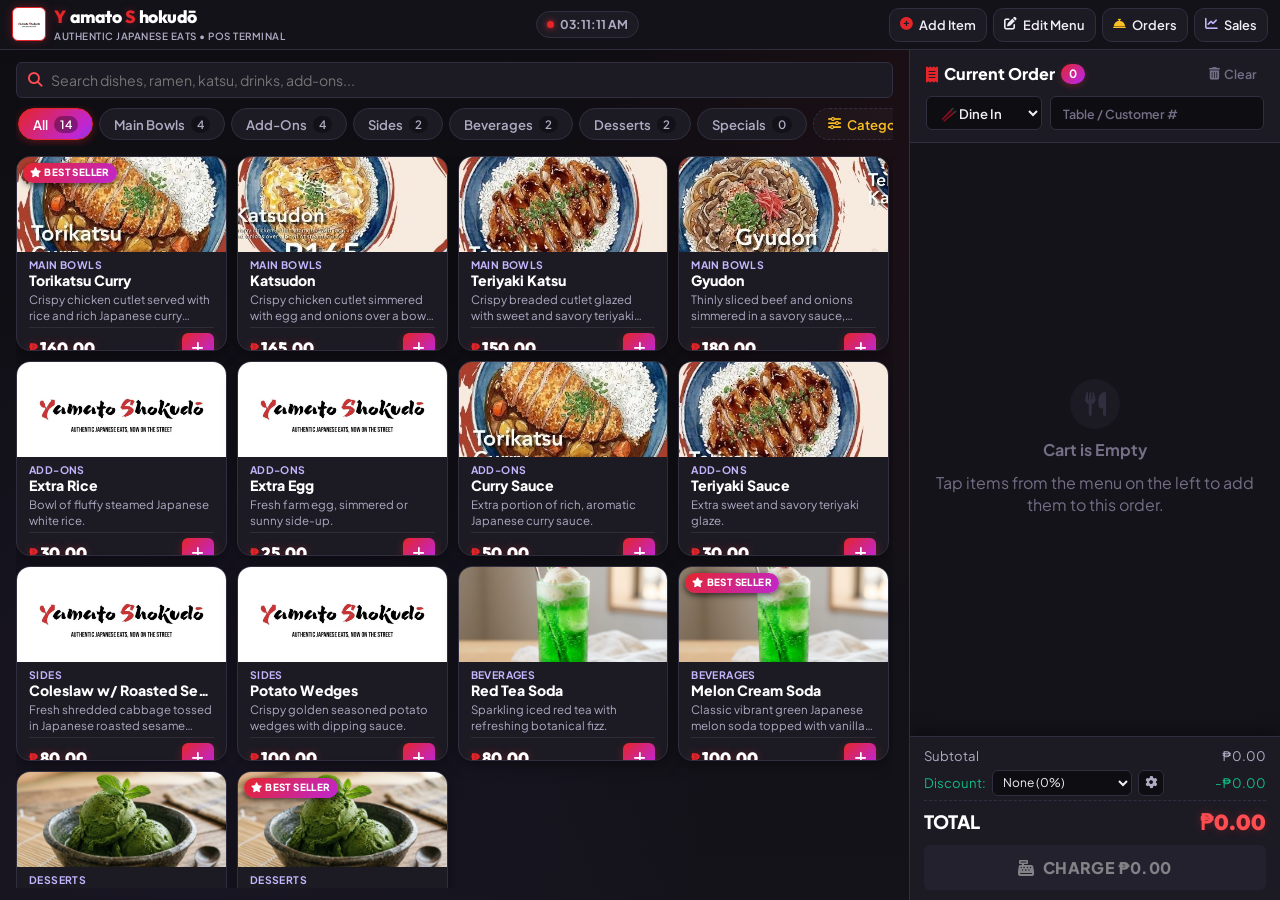
==== commit 147e9bac: "Fix Current Orders tab size to remain fixed with or without tickets, optimize tablet flexible portra" ====
--- a/test_app/index.html
+++ b/test_app/index.html
@@ -600,7 +600,7 @@
        MODAL: CURRENT / ACTIVE ORDERS (KITCHEN QUEUE & SERVING)
        ==================================================================== -->
   <div class="modal-overlay" id="modal-orders">
-    <div class="modal-card" style="max-width: 820px; width: 95%;">
+    <div class="modal-card modal-orders-card" id="modal-orders-card">
       <div class="modal-header">
         <div style="display: flex; align-items: center; gap: 8px;">
           <h3 class="modal-title">
@@ -612,7 +612,7 @@
         <button class="btn-close-modal" id="btn-close-orders-modal">&times;</button>
       </div>
 
-      <div class="modal-body" style="max-height: 65vh; overflow-y: auto;">
+      <div class="modal-body orders-modal-body" id="orders-modal-body">
         <!-- Filter Tabs: Active Queue, Completed, Cancelled -->
         <div class="orders-filter-row">
           <button class="btn-tag-action active" id="filter-orders-active" data-filter="Pending">
--- a/test_app/style.css
+++ b/test_app/style.css
@@ -2616,16 +2616,40 @@
   box-shadow: 0 2px 12px rgba(239, 68, 68, 0.45);
 }
 
+/* Fixed & Structured Current Orders Modal Card */
+.modal-orders-card {
+  width: 95% !important;
+  max-width: 860px !important;
+  height: 76vh !important;
+  min-height: 520px !important;
+  max-height: 86vh !important;
+  display: flex !important;
+  flex-direction: column !important;
+  box-sizing: border-box !important;
+}
+
+.orders-modal-body {
+  flex: 1 1 auto !important;
+  min-height: 0 !important;
+  height: 100% !important;
+  display: flex !important;
+  flex-direction: column !important;
+  overflow-y: auto !important;
+  padding: 12px 16px !important;
+  gap: 12px !important;
+}
+
+.orders-modal-body .orders-filter-row {
+  flex-shrink: 0 !important;
+}
+
 .active-orders-grid {
+  flex: 1 1 auto !important;
+  min-height: 0 !important;
+  align-content: flex-start !important;
   display: grid;
-  grid-template-columns: repeat(auto-fill, minmax(280px, 1fr));
+  grid-template-columns: repeat(auto-fill, minmax(260px, 1fr));
   gap: 10px;
-}
-
-@media (max-width: 768px) {
-  .active-orders-grid {
-    grid-template-columns: 1fr;
-  }
 }
 
 .order-queue-card {
@@ -2972,12 +2996,16 @@
 }
 
 .empty-orders-view {
-  display: flex;
-  flex-direction: column;
-  align-items: center;
-  justify-content: center;
-  padding: 40px 20px;
-  text-align: center;
+  flex: 1 1 auto !important;
+  min-height: 280px !important;
+  height: 100% !important;
+  display: flex !important;
+  flex-direction: column !important;
+  align-items: center !important;
+  justify-content: center !important;
+  margin: auto 0 !important;
+  padding: 30px 20px !important;
+  text-align: center !important;
   color: var(--text-muted);
   gap: 10px;
 }
@@ -3313,8 +3341,12 @@
   }
 }
 
-/* Tablet Portrait & Mobile Screens (<= 880px) */
-@media (max-width: 880px) {
+/* ==========================================================================
+   TABLET & MOBILE RESPONSIVE OPTIMIZATION
+   ========================================================================== */
+
+/* Universal Header & Utility Compact styling (<= 900px) */
+@media (max-width: 900px) {
   .pos-header {
     height: 48px;
     min-height: 48px;
@@ -3326,6 +3358,179 @@
   .brand-tagline {
     display: none;
   }
+
+  /* Sales Date Filter & Range in Portrait Tablet & Mobile - Zero Overlap */
+  .sales-date-filter-section {
+    flex-direction: column !important;
+    align-items: stretch !important;
+    gap: 8px !important;
+    padding: 8px 10px !important;
+    min-height: auto !important;
+  }
+  .sales-date-presets-row {
+    width: 100% !important;
+    justify-content: flex-start !important;
+    overflow-x: auto !important;
+    -webkit-overflow-scrolling: touch !important;
+    padding-bottom: 3px !important;
+    flex: none !important;
+  }
+  .sales-date-picker-wrapper {
+    width: 100% !important;
+    position: relative !important;
+  }
+  .sales-date-inputs-row {
+    width: 100% !important;
+    display: flex !important;
+    align-items: center !important;
+    justify-content: space-between !important;
+    gap: 6px !important;
+  }
+  .date-picker-input-box {
+    flex: 1 1 0 !important;
+    min-width: 0 !important;
+    height: 32px !important;
+    min-height: 32px !important;
+    padding: 4px 8px !important;
+    justify-content: space-between !important;
+  }
+  .date-input-val {
+    font-size: 0.76rem !important;
+    overflow: hidden !important;
+    text-overflow: ellipsis !important;
+    white-space: nowrap !important;
+  }
+  .date-range-arrow {
+    flex-shrink: 0 !important;
+  }
+  .btn-reset-date-filter {
+    width: 32px !important;
+    height: 32px !important;
+    min-width: 32px !important;
+    flex-shrink: 0 !important;
+  }
+  .sales-calendar-popup {
+    left: 50% !important;
+    right: auto !important;
+    transform: translateX(-50%) !important;
+    width: 310px !important;
+    max-width: calc(100vw - 32px) !important;
+  }
+}
+
+/* Tablet Flexible Portrait Screens (641px - 900px) */
+@media (min-width: 641px) and (max-width: 900px) {
+  /* Current Orders Modal: Fixed & Structured in Tablet Portrait */
+  .modal-orders-card {
+    width: 96% !important;
+    max-width: 96% !important;
+    height: 82vh !important;
+    min-height: 540px !important;
+    max-height: 90vh !important;
+  }
+
+  .orders-modal-body {
+    padding: 10px 12px !important;
+    gap: 10px !important;
+  }
+
+  .orders-modal-body .active-orders-grid {
+    grid-template-columns: repeat(auto-fill, minmax(230px, 1fr)) !important;
+    gap: 8px !important;
+  }
+
+  /* POS Workspace Split Layout for Tablet Portrait: FIXED Cart Sidebar */
+  .pos-body {
+    grid-template-columns: 1fr 295px !important;
+    height: calc(100vh - 48px) !important;
+    height: calc(100dvh - 48px) !important;
+  }
+
+  .pos-catalog-panel {
+    padding: 8px 10px !important;
+    gap: 8px !important;
+    border-right: 1px solid var(--border-color) !important;
+  }
+
+  .items-grid {
+    grid-template-columns: repeat(auto-fill, minmax(135px, 1fr)) !important;
+    gap: 8px !important;
+  }
+
+  .dish-card {
+    height: 175px !important;
+    max-height: 180px !important;
+  }
+
+  .dish-img-container {
+    height: 80px !important;
+    min-height: 80px !important;
+  }
+
+  .dish-desc {
+    display: none !important;
+  }
+
+  /* Current Order Ticket Panel: FIXED ON SCREEN in Tablet Portrait */
+  .pos-cart-panel {
+    position: relative !important;
+    transform: none !important;
+    width: 295px !important;
+    min-width: 295px !important;
+    max-width: 295px !important;
+    height: 100% !important;
+    min-height: 0 !important;
+    z-index: 10 !important;
+    box-shadow: none !important;
+    border-left: 1px solid var(--border-color) !important;
+  }
+
+  .btn-close-mobile-cart {
+    display: none !important;
+  }
+
+  .btn-mobile-cart-toggle {
+    display: none !important;
+  }
+
+  .cart-header {
+    padding: 10px 12px !important;
+    gap: 8px !important;
+  }
+
+  .order-type-select {
+    flex: 0 0 100px !important;
+    font-size: 0.78rem !important;
+    padding: 4px 6px !important;
+  }
+
+  .table-num-input {
+    font-size: 0.78rem !important;
+    padding: 4px 8px !important;
+  }
+
+  .cart-items-list {
+    flex: 1 1 0 !important;
+    min-height: 0 !important;
+    padding: 6px 8px !important;
+    gap: 6px !important;
+  }
+
+  .empty-cart-view {
+    flex: 1 1 auto !important;
+    min-height: 220px !important;
+    height: 100% !important;
+    padding: 20px 12px !important;
+  }
+
+  .cart-footer {
+    padding: 8px 10px !important;
+    gap: 6px !important;
+  }
+}
+
+/* Mobile Screens Only (<= 640px) */
+@media (max-width: 640px) {
   .btn-mobile-cart-toggle {
     display: flex !important;
     width: 36px !important;
@@ -3357,106 +3562,57 @@
     margin: 0 !important;
   }
   .pos-body {
-    grid-template-columns: 1fr;
+    grid-template-columns: 1fr !important;
   }
   .pos-catalog-panel {
-    border-right: none;
-    padding: 8px 10px;
+    border-right: none !important;
+    padding: 8px 10px !important;
   }
   .items-grid {
-    grid-template-columns: repeat(auto-fill, minmax(150px, 1fr));
-    gap: 8px;
+    grid-template-columns: repeat(auto-fill, minmax(140px, 1fr)) !important;
+    gap: 8px !important;
   }
   .dish-card {
-    height: 175px;
-    max-height: 180px;
+    height: 175px !important;
+    max-height: 180px !important;
   }
   .dish-img-container {
-    height: 80px;
-    min-height: 80px;
+    height: 80px !important;
+    min-height: 80px !important;
   }
   .dish-desc {
     display: none !important;
   }
 
-  /* Cart Slide-Over Drawer for Tablet Portrait & Mobile */
+  /* Cart Slide-Over Drawer for Mobile Phones */
   .pos-cart-panel {
-    position: fixed;
-    top: 0;
-    right: 0;
-    bottom: 0;
-    width: 88vw;
-    max-width: 400px;
-    height: 100vh;
-    height: 100dvh;
-    z-index: 1500;
-    box-shadow: -10px 0 35px rgba(0, 0, 0, 0.9);
-    transform: translateX(105%);
-    transition: transform 0.28s cubic-bezier(0.4, 0, 0.2, 1);
-    border-left: 1px solid var(--border-color);
+    position: fixed !important;
+    top: 0 !important;
+    right: 0 !important;
+    bottom: 0 !important;
+    width: 90vw !important;
+    max-width: 380px !important;
+    height: 100vh !important;
+    height: 100dvh !important;
+    z-index: 1500 !important;
+    box-shadow: -10px 0 35px rgba(0, 0, 0, 0.9) !important;
+    transform: translateX(105%) !important;
+    transition: transform 0.28s cubic-bezier(0.4, 0, 0.2, 1) !important;
+    border-left: 1px solid var(--border-color) !important;
   }
   .pos-cart-panel.mobile-open {
-    transform: translateX(0);
+    transform: translateX(0) !important;
   }
   .btn-close-mobile-cart {
     display: flex !important;
   }
-  /* Sales Date Filter & Range in Portrait Tablet & Mobile - Zero Overlap */
-  .sales-date-filter-section {
-    flex-direction: column !important;
-    align-items: stretch !important;
-    gap: 8px !important;
-    padding: 8px 10px !important;
-    min-height: auto !important;
-  }
-  .sales-date-presets-row {
-    width: 100% !important;
-    justify-content: flex-start !important;
-    overflow-x: auto !important;
-    -webkit-overflow-scrolling: touch !important;
-    padding-bottom: 3px !important;
-    flex: none !important;
-  }
-  .sales-date-picker-wrapper {
-    width: 100% !important;
-    position: relative !important;
-  }
-  .sales-date-inputs-row {
-    width: 100% !important;
-    display: flex !important;
-    align-items: center !important;
-    justify-content: space-between !important;
-    gap: 6px !important;
-  }
-  .date-picker-input-box {
-    flex: 1 1 0 !important;
-    min-width: 0 !important;
-    height: 32px !important;
-    min-height: 32px !important;
-    padding: 4px 8px !important;
-    justify-content: space-between !important;
-  }
-  .date-input-val {
-    font-size: 0.76rem !important;
-    overflow: hidden !important;
-    text-overflow: ellipsis !important;
-    white-space: nowrap !important;
-  }
-  .date-range-arrow {
-    flex-shrink: 0 !important;
-  }
-  .btn-reset-date-filter {
-    width: 32px !important;
-    height: 32px !important;
-    min-width: 32px !important;
-    flex-shrink: 0 !important;
-  }
-  .sales-calendar-popup {
-    left: 50% !important;
-    right: auto !important;
-    transform: translateX(-50%) !important;
-    width: 310px !important;
-    max-width: calc(100vw - 32px) !important;
+
+  .modal-orders-card {
+    width: 96% !important;
+    height: 85vh !important;
+  }
+  .orders-modal-body .active-orders-grid {
+    grid-template-columns: 1fr !important;
   }
 }
 
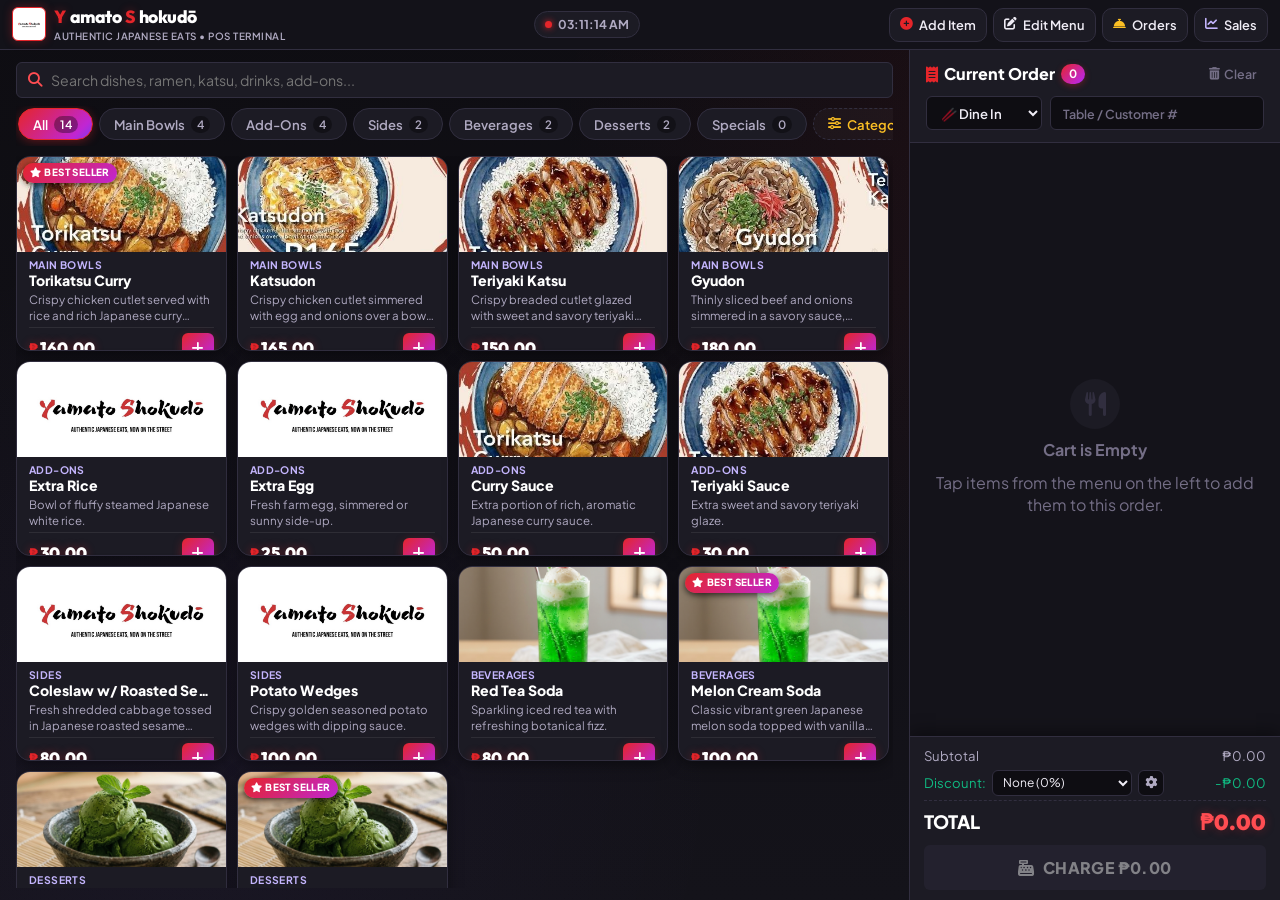
==== commit 70fc37ed: "Fix order items overlapping in View Order modal - remove hardcoded max-height, add flex-shrink:0, ad" ====
--- a/test_app/index.html
+++ b/test_app/index.html
@@ -616,13 +616,16 @@
         <!-- Filter Tabs: Active Queue, Completed, Cancelled -->
         <div class="orders-filter-row">
           <button class="btn-tag-action active" id="filter-orders-active" data-filter="Pending">
-            <i class="fa-solid fa-clock"></i> Active Queue (<span id="count-filter-active">0</span>)
+            <span class="tab-label"><i class="fa-solid fa-fire-burner"></i> Active Queue</span>
+            <span class="tab-count-badge" id="count-filter-active">0</span>
           </button>
           <button class="btn-tag-action" id="filter-orders-completed" data-filter="Completed">
-            <i class="fa-solid fa-check-double"></i> Completed (<span id="count-filter-completed">0</span>)
+            <span class="tab-label"><i class="fa-solid fa-circle-check"></i> Completed</span>
+            <span class="tab-count-badge" id="count-filter-completed">0</span>
           </button>
           <button class="btn-tag-action" id="filter-orders-cancelled" data-filter="Cancelled">
-            <i class="fa-solid fa-ban"></i> Cancelled (<span id="count-filter-cancelled">0</span>)
+            <span class="tab-label"><i class="fa-solid fa-ban"></i> Cancelled</span>
+            <span class="tab-count-badge" id="count-filter-cancelled">0</span>
           </button>
         </div>
 
@@ -667,7 +670,7 @@
         <button class="btn-close-modal" id="btn-close-order-details-modal">&times;</button>
       </div>
 
-      <div class="modal-body" style="gap: 12px; max-height: 70vh; overflow-y: auto;">
+      <div class="modal-body" style="gap: 12px;">
         <!-- Meta info banner -->
         <div class="order-details-meta-grid">
           <div class="order-details-meta-item">
--- a/test_app/style.css
+++ b/test_app/style.css
@@ -2542,51 +2542,77 @@
 }
 
 .active-orders-modal-badge {
-  background: rgba(245, 158, 11, 0.15);
-  color: var(--accent-gold);
-  border: 1px solid rgba(245, 158, 11, 0.3);
-  font-size: 0.72rem;
-  font-weight: 700;
-  padding: 2px 8px;
+  background: rgba(245, 158, 11, 0.18);
+  color: #FCD34D;
+  border: 1px solid rgba(245, 158, 11, 0.4);
+  font-size: 0.74rem;
+  font-weight: 800;
+  padding: 3px 10px;
   border-radius: var(--radius-full);
+  display: inline-flex;
+  align-items: center;
+  gap: 5px;
+  box-shadow: 0 0 10px rgba(245, 158, 11, 0.2);
 }
 
 .orders-filter-row {
-  display: flex;
+  display: grid;
+  grid-template-columns: repeat(3, 1fr);
   gap: 6px;
-  margin-bottom: 14px;
-  flex-wrap: nowrap;
-  overflow-x: auto;
-  -webkit-overflow-scrolling: touch;
-  touch-action: pan-x;
-  scrollbar-width: none;
-  padding: 4px;
-  background: rgba(14, 13, 18, 0.7);
-  border-radius: var(--radius-full);
-  border: 1px solid var(--border-color);
-  max-width: 100%;
-}
-
-.orders-filter-row::-webkit-scrollbar {
-  display: none;
+  padding: 5px;
+  background: rgba(14, 13, 18, 0.85);
+  border-radius: 12px;
+  border: 1px solid rgba(255, 255, 255, 0.08);
+  box-shadow: inset 0 2px 4px rgba(0, 0, 0, 0.4);
+  max-width: 520px;
+  width: 100%;
+  margin: 0 auto 10px auto;
+  flex-shrink: 0;
 }
 
 .orders-filter-row .btn-tag-action {
-  padding: 6px 14px;
-  font-size: 0.8rem;
-  border-radius: var(--radius-full);
+  display: flex;
+  align-items: center;
+  justify-content: center;
+  gap: 8px;
+  height: 42px;
+  padding: 0 12px;
+  font-size: 0.86rem;
+  font-weight: 600;
+  border-radius: 9px;
   border: 1px solid transparent;
   background: transparent;
   color: var(--text-secondary);
-  flex-shrink: 0;
+  cursor: pointer;
+  transition: all 0.2s cubic-bezier(0.4, 0, 0.2, 1);
+  user-select: none;
   white-space: nowrap;
-  transition: all var(--transition-fast);
+}
+
+.orders-filter-row .btn-tag-action .tab-label {
+  display: inline-flex;
+  align-items: center;
+  gap: 7px;
+}
+
+.orders-filter-row .tab-count-badge {
+  display: inline-flex;
+  align-items: center;
+  justify-content: center;
+  min-width: 22px;
+  height: 20px;
+  padding: 0 6px;
+  border-radius: 10px;
+  font-size: 0.74rem;
+  font-weight: 800;
+  background: rgba(255, 255, 255, 0.08);
+  color: var(--text-muted);
+  transition: all 0.2s ease;
 }
 
 .orders-filter-row .btn-tag-action:hover {
-  background: var(--bg-card-hover);
+  background: rgba(255, 255, 255, 0.05);
   color: var(--text-white);
-  border-color: var(--border-color);
 }
 
 .orders-filter-row .btn-tag-action.active {
@@ -2596,46 +2622,62 @@
 
 /* Specific Active Tab Highlights */
 .orders-filter-row #filter-orders-active.active {
-  background: linear-gradient(135deg, #F59E0B, #D97706);
-  border-color: #F59E0B;
+  background: linear-gradient(135deg, #F59E0B 0%, #D97706 100%);
+  border-color: rgba(245, 158, 11, 0.6);
   color: #FFF;
-  box-shadow: 0 2px 12px rgba(245, 158, 11, 0.45);
+  box-shadow: 0 3px 14px rgba(245, 158, 11, 0.4);
+}
+.orders-filter-row #filter-orders-active.active .tab-count-badge {
+  background: rgba(0, 0, 0, 0.28);
+  color: #FFF;
 }
 
 .orders-filter-row #filter-orders-completed.active {
-  background: linear-gradient(135deg, #10B981, #059669);
-  border-color: #10B981;
+  background: linear-gradient(135deg, #10B981 0%, #059669 100%);
+  border-color: rgba(16, 185, 129, 0.6);
   color: #FFF;
-  box-shadow: 0 2px 12px rgba(16, 185, 129, 0.45);
+  box-shadow: 0 3px 14px rgba(16, 185, 129, 0.4);
+}
+.orders-filter-row #filter-orders-completed.active .tab-count-badge {
+  background: rgba(0, 0, 0, 0.28);
+  color: #FFF;
 }
 
 .orders-filter-row #filter-orders-cancelled.active {
-  background: linear-gradient(135deg, #EF4444, #DC2626);
-  border-color: #EF4444;
+  background: linear-gradient(135deg, #EF4444 0%, #DC2626 100%);
+  border-color: rgba(239, 68, 68, 0.6);
   color: #FFF;
-  box-shadow: 0 2px 12px rgba(239, 68, 68, 0.45);
+  box-shadow: 0 3px 14px rgba(239, 68, 68, 0.4);
+}
+.orders-filter-row #filter-orders-cancelled.active .tab-count-badge {
+  background: rgba(0, 0, 0, 0.28);
+  color: #FFF;
 }
 
 /* Fixed & Structured Current Orders Modal Card */
 .modal-orders-card {
   width: 95% !important;
-  max-width: 860px !important;
-  height: 76vh !important;
-  min-height: 520px !important;
+  max-width: 880px !important;
+  height: auto !important;
   max-height: 86vh !important;
+  min-height: 440px !important;
   display: flex !important;
   flex-direction: column !important;
   box-sizing: border-box !important;
+  border-radius: 18px !important;
+  background: #14131A !important;
+  border: 1px solid rgba(255, 255, 255, 0.1) !important;
+  box-shadow: 0 20px 60px rgba(0, 0, 0, 0.75) !important;
+  overflow: hidden;
 }
 
 .orders-modal-body {
   flex: 1 1 auto !important;
   min-height: 0 !important;
-  height: 100% !important;
   display: flex !important;
   flex-direction: column !important;
   overflow-y: auto !important;
-  padding: 12px 16px !important;
+  padding: 14px 18px !important;
   gap: 12px !important;
 }
 
@@ -2644,49 +2686,67 @@
 }
 
 .active-orders-grid {
-  flex: 1 1 auto !important;
-  min-height: 0 !important;
-  align-content: flex-start !important;
+  flex: 1 1 auto;
+  min-height: 0;
   display: grid;
-  grid-template-columns: repeat(auto-fill, minmax(260px, 1fr));
+  grid-template-columns: repeat(2, 1fr);
+  gap: 16px;
+  align-items: stretch;
+  padding-bottom: 6px;
+}
+
+.active-orders-grid.single-order {
+  grid-template-columns: minmax(340px, 480px) !important;
+  justify-content: center !important;
+}
+
+.order-queue-card {
+  background: linear-gradient(180deg, rgba(28, 27, 38, 0.96) 0%, rgba(20, 19, 28, 0.98) 100%);
+  border: 1px solid rgba(255, 255, 255, 0.08);
+  border-radius: 14px;
+  padding: 14px;
+  display: flex;
+  flex-direction: column;
   gap: 10px;
-}
-
-.order-queue-card {
-  background: var(--bg-card);
-  border: 1px solid var(--border-color);
-  border-radius: var(--radius-md);
-  padding: 10px 12px;
-  display: flex;
-  flex-direction: column;
-  justify-content: space-between;
-  gap: 6px;
-  transition: var(--transition-fast);
+  transition: all 0.2s cubic-bezier(0.4, 0, 0.2, 1);
   position: relative;
-  height: 126px;
-  min-height: 126px;
-  max-height: 126px;
   box-sizing: border-box;
+  box-shadow: 0 4px 16px rgba(0, 0, 0, 0.35);
+  overflow: hidden;
+  height: 100%;
+  min-height: 275px;
 }
 
 .order-queue-card:hover {
-  background: var(--bg-card-hover);
-  border-color: rgba(255, 255, 255, 0.2);
-  box-shadow: 0 6px 18px rgba(0, 0, 0, 0.4);
+  background: linear-gradient(180deg, rgba(34, 32, 46, 0.98) 0%, rgba(24, 23, 34, 0.99) 100%);
+  box-shadow: 0 8px 24px rgba(0, 0, 0, 0.5);
 }
 
 .order-queue-card.status-pending {
-  border-left: 4px solid var(--accent-gold);
+  border-top: 3px solid var(--accent-gold);
+  border-left: 1px solid rgba(245, 158, 11, 0.3);
+}
+.order-queue-card.status-pending:hover {
+  border-color: rgba(245, 158, 11, 0.6) rgba(255, 255, 255, 0.15) rgba(255, 255, 255, 0.15) rgba(245, 158, 11, 0.6);
+  box-shadow: 0 8px 26px rgba(245, 158, 11, 0.14), 0 4px 16px rgba(0, 0, 0, 0.5);
+  transform: translateY(-2px);
 }
 
 .order-queue-card.status-completed {
-  border-left: 4px solid var(--accent-green);
-  opacity: 0.95;
+  border-top: 3px solid var(--accent-green);
+  border-left: 1px solid rgba(16, 185, 129, 0.3);
+  opacity: 0.92;
+}
+.order-queue-card.status-completed:hover {
+  border-color: rgba(16, 185, 129, 0.6) rgba(255, 255, 255, 0.15) rgba(255, 255, 255, 0.15) rgba(16, 185, 129, 0.6);
+  box-shadow: 0 8px 26px rgba(16, 185, 129, 0.12), 0 4px 16px rgba(0, 0, 0, 0.5);
+  transform: translateY(-2px);
 }
 
 .order-queue-card.status-cancelled {
-  border-left: 4px solid var(--primary-red);
-  opacity: 0.75;
+  border-top: 3px solid var(--primary-red);
+  border-left: 1px solid rgba(239, 68, 68, 0.25);
+  opacity: 0.78;
 }
 
 .order-queue-header {
@@ -2700,147 +2760,325 @@
 .order-queue-meta {
   display: flex;
   flex-direction: column;
-  gap: 2px;
+  gap: 4px;
+  min-width: 0;
+}
+
+.order-queue-title-row {
+  display: flex;
+  align-items: center;
+  gap: 8px;
+  flex-wrap: wrap;
 }
 
 .order-queue-number {
-  font-size: 1.05rem;
+  font-size: 1.25rem;
+  font-weight: 900;
+  color: #FFF;
+  font-family: 'Outfit', sans-serif;
+  letter-spacing: 0.5px;
+  line-height: 1.1;
+}
+
+.order-queue-dining-tag {
+  display: inline-flex;
+  align-items: center;
+  gap: 4px;
+  font-size: 0.72rem;
+  font-weight: 700;
+  padding: 3px 8px;
+  border-radius: 6px;
+  background: rgba(255, 255, 255, 0.08);
+  color: var(--text-secondary);
+  border: 1px solid rgba(255, 255, 255, 0.1);
+  white-space: nowrap;
+}
+
+.order-queue-dining-tag.takeout {
+  background: rgba(59, 130, 246, 0.15);
+  color: #93c5fd;
+  border-color: rgba(59, 130, 246, 0.35);
+}
+
+.order-queue-status {
+  display: flex;
+  flex-direction: column;
+  align-items: flex-end;
+  gap: 4px;
+  flex-shrink: 0;
+}
+
+.order-time-tag {
+  font-size: 0.72rem;
+  color: var(--text-muted);
+  display: inline-flex;
+  align-items: center;
+  gap: 4px;
+  font-weight: 600;
+}
+
+.order-status-pill {
+  display: inline-flex;
+  align-items: center;
+  gap: 5px;
+  font-size: 0.68rem;
+  font-weight: 800;
+  padding: 3px 8px;
+  border-radius: var(--radius-full);
+  text-transform: uppercase;
+  letter-spacing: 0.4px;
+}
+
+.status-pulse-dot {
+  width: 6px;
+  height: 6px;
+  border-radius: 50%;
+  display: inline-block;
+  flex-shrink: 0;
+}
+
+.order-status-pill.status-pending {
+  background: rgba(245, 158, 11, 0.18);
+  color: var(--accent-gold);
+  border: 1px solid rgba(245, 158, 11, 0.4);
+}
+.order-status-pill.status-pending .status-pulse-dot {
+  background: var(--accent-gold);
+  box-shadow: 0 0 6px var(--accent-gold);
+  animation: pulseDot 1.6s infinite ease-in-out;
+}
+
+@keyframes pulseDot {
+  0%, 100% { transform: scale(1); opacity: 1; }
+  50% { transform: scale(1.3); opacity: 0.6; }
+}
+
+.order-status-pill.status-completed {
+  background: rgba(16, 185, 129, 0.18);
+  color: var(--accent-green);
+  border: 1px solid rgba(16, 185, 129, 0.4);
+}
+.order-status-pill.status-completed .status-pulse-dot {
+  background: var(--accent-green);
+}
+
+.order-status-pill.status-cancelled {
+  background: rgba(229, 37, 42, 0.18);
+  color: #f87171;
+  border: 1px solid rgba(229, 37, 42, 0.4);
+}
+.order-status-pill.status-cancelled .status-pulse-dot {
+  background: #f87171;
+}
+
+/* Items Preview Box */
+.order-queue-items-box {
+  background: rgba(12, 11, 16, 0.65);
+  border: 1px solid rgba(255, 255, 255, 0.06);
+  border-radius: 10px;
+  padding: 8px 10px;
+  display: flex;
+  flex-direction: column;
+  gap: 6px;
+  cursor: pointer;
+  transition: all 0.18s ease;
+  flex: 1 1 auto;
+  min-height: 102px;
+  max-height: 108px;
+  box-sizing: border-box;
+}
+
+.order-queue-items-box:hover {
+  background: rgba(20, 18, 28, 0.85);
+  border-color: rgba(255, 255, 255, 0.14);
+}
+
+.order-queue-items-header {
+  display: flex;
+  justify-content: space-between;
+  align-items: center;
+  font-size: 0.7rem;
+  color: var(--text-muted);
+  font-weight: 700;
+  text-transform: uppercase;
+  letter-spacing: 0.3px;
+  border-bottom: 1px dashed rgba(255, 255, 255, 0.08);
+  padding-bottom: 4px;
+  flex-shrink: 0;
+}
+
+.order-queue-items-title {
+  display: inline-flex;
+  align-items: center;
+  gap: 5px;
+  color: var(--text-secondary);
+}
+
+.order-queue-tap-prompt {
+  color: var(--accent-gold);
+  font-size: 0.68rem;
+  display: inline-flex;
+  align-items: center;
+  gap: 3px;
+  transition: transform 0.15s ease;
+}
+.order-queue-items-box:hover .order-queue-tap-prompt {
+  transform: translateX(2px);
+}
+
+.order-queue-items-list {
+  display: flex;
+  flex-direction: column;
+  gap: 4px;
+  flex: 1 1 auto;
+  overflow-y: auto;
+}
+
+.order-queue-item-row {
+  display: flex;
+  align-items: center;
+  justify-content: space-between;
+  gap: 6px;
+  font-size: 0.82rem;
+  line-height: 1.35;
+}
+
+.order-queue-item-left {
+  display: flex;
+  align-items: center;
+  gap: 6px;
+  min-width: 0;
+  overflow: hidden;
+}
+
+.order-queue-item-qty {
+  font-weight: 800;
+  font-size: 0.82rem;
+  color: var(--accent-gold);
+  flex-shrink: 0;
+  min-width: 18px;
+}
+
+.order-queue-item-name {
+  color: #F1F5F9;
+  font-weight: 600;
+  white-space: nowrap;
+  overflow: hidden;
+  text-overflow: ellipsis;
+}
+
+.order-queue-item-note {
+  font-size: 0.68rem;
+  font-weight: 600;
+  color: #fde047;
+  background: rgba(234, 179, 8, 0.16);
+  border: 1px solid rgba(234, 179, 8, 0.35);
+  padding: 1px 5px;
+  border-radius: 4px;
+  flex-shrink: 0;
+  max-width: 120px;
+  white-space: nowrap;
+  overflow: hidden;
+  text-overflow: ellipsis;
+  display: inline-flex;
+  align-items: center;
+  gap: 3px;
+}
+
+.order-queue-overflow-tag {
+  font-size: 0.72rem;
+  color: var(--accent-purple-light);
+  font-weight: 600;
+  display: inline-flex;
+  align-items: center;
+  gap: 4px;
+  padding-top: 2px;
+}
+
+/* Summary Row */
+.order-queue-summary-row {
+  display: flex;
+  align-items: center;
+  justify-content: space-between;
+  gap: 8px;
+  padding-top: 6px;
+  border-top: 1px dashed rgba(255, 255, 255, 0.08);
+  margin-top: auto;
+  flex-shrink: 0;
+}
+
+.order-queue-paymethod {
+  font-size: 0.74rem;
+  color: var(--text-secondary);
+  display: inline-flex;
+  align-items: center;
+  gap: 5px;
+  background: rgba(255, 255, 255, 0.05);
+  border: 1px solid rgba(255, 255, 255, 0.07);
+  padding: 3px 8px;
+  border-radius: 6px;
+  font-weight: 600;
+}
+
+.order-queue-total {
+  display: flex;
+  align-items: baseline;
+  gap: 5px;
+}
+
+.order-queue-total .total-lbl {
+  font-size: 0.74rem;
+  color: var(--text-muted);
+  font-weight: 600;
+}
+
+.order-queue-total .total-val {
+  font-size: 1.08rem;
   font-weight: 900;
   color: #FFF;
   font-family: 'Outfit', sans-serif;
   letter-spacing: 0.3px;
 }
 
-.order-queue-type {
-  font-size: 0.72rem;
-  color: var(--text-secondary);
-  font-weight: 600;
-  display: flex;
-  align-items: center;
-  gap: 4px;
-  flex-wrap: wrap;
-}
-
-.order-queue-qty-badge {
-  display: inline-flex;
-  align-items: center;
-  font-size: 0.65rem;
-  font-weight: 700;
-  color: var(--accent-purple-light);
-  background: rgba(139, 92, 246, 0.15);
-  border: 1px solid rgba(139, 92, 246, 0.3);
-  padding: 1px 6px;
-  border-radius: var(--radius-full);
-}
-
-.order-queue-status {
-  display: flex;
-  flex-direction: column;
-  align-items: flex-end;
-  gap: 2px;
+/* Tablet-friendly Action Buttons */
+.order-queue-footer {
+  margin-top: 2px;
+  padding-top: 0;
   flex-shrink: 0;
 }
 
-.order-time-tag {
-  font-size: 0.7rem;
-  color: var(--text-muted);
-}
-
-.order-status-pill {
-  font-size: 0.65rem;
-  font-weight: 800;
-  padding: 2px 7px;
-  border-radius: var(--radius-full);
-  text-transform: uppercase;
-  letter-spacing: 0.4px;
-}
-
-.order-status-pill.status-pending {
-  background: rgba(245, 158, 11, 0.2);
-  color: var(--accent-gold);
-  border: 1px solid rgba(245, 158, 11, 0.4);
-}
-
-.order-status-pill.status-completed {
-  background: rgba(16, 185, 129, 0.2);
-  color: var(--accent-green);
-  border: 1px solid rgba(16, 185, 129, 0.4);
-}
-
-.order-status-pill.status-cancelled {
-  background: rgba(229, 37, 42, 0.2);
-  color: var(--primary-red);
-  border: 1px solid rgba(229, 37, 42, 0.4);
-}
-
-.order-queue-summary-row {
-  display: flex;
-  align-items: center;
-  justify-content: space-between;
-  border-top: 1px dashed rgba(255, 255, 255, 0.08);
-  padding-top: 5px;
-}
-
-.order-queue-total {
+.order-queue-actions {
+  display: flex;
+  align-items: center;
+  gap: 8px;
+  width: 100%;
+}
+
+.btn-order-action {
+  height: 40px;
+  padding: 0 14px;
+  border-radius: 10px;
   font-size: 0.82rem;
-  color: var(--text-secondary);
-}
-
-.order-queue-total strong {
-  font-size: 0.98rem;
-  font-weight: 900;
-  color: #FFF;
-  font-family: 'Outfit', sans-serif;
-}
-
-.order-queue-footer {
-  display: flex;
-  align-items: center;
-  justify-content: flex-end;
-  margin-top: auto;
-}
-
-.order-queue-actions {
-  display: flex;
-  align-items: center;
-  gap: 5px;
-  width: 100%;
-  justify-content: flex-end;
-}
-
-.btn-order-action {
-  height: 28px;
-  padding: 0 10px;
-  border-radius: var(--radius-sm);
-  font-size: 0.76rem;
   font-weight: 700;
   cursor: pointer;
   display: inline-flex;
   align-items: center;
   justify-content: center;
-  gap: 4px;
-  transition: var(--transition-fast);
-}
-
-.btn-order-action.complete {
-  background: linear-gradient(135deg, #10B981 0%, #059669 100%);
-  color: #FFF;
-  border: 1px solid #10B981;
-  box-shadow: 0 2px 8px rgba(16, 185, 129, 0.35);
-}
-
-.btn-order-action.complete:hover {
-  background: linear-gradient(135deg, #059669 0%, #047857 100%);
-  transform: translateY(-1px);
-  box-shadow: 0 4px 12px rgba(16, 185, 129, 0.5);
+  gap: 6px;
+  transition: all 0.2s cubic-bezier(0.4, 0, 0.2, 1);
+  user-select: none;
+  border: 1px solid transparent;
+  box-sizing: border-box;
 }
 
 .btn-order-action.cancel {
+  height: 40px;
+  padding: 0 12px;
   background: rgba(229, 37, 42, 0.12);
-  color: #FF6B6B;
-  border: 1px solid rgba(229, 37, 42, 0.35);
-}
-
+  color: #fca5a5;
+  border: 1px solid rgba(229, 37, 42, 0.3);
+  flex-shrink: 0;
+}
 .btn-order-action.cancel:hover {
   background: var(--primary-red);
   color: #FFF;
@@ -2849,27 +3087,47 @@
 }
 
 .btn-order-action.view {
-  background: rgba(139, 92, 246, 0.15);
+  height: 40px;
+  padding: 0 14px;
+  background: rgba(139, 92, 246, 0.14);
   color: var(--accent-purple-light);
   border: 1px solid rgba(139, 92, 246, 0.35);
-}
-
+  flex-shrink: 0;
+}
 .btn-order-action.view:hover {
   background: var(--accent-purple);
   color: #FFF;
   border-color: var(--accent-purple);
   transform: translateY(-1px);
-  box-shadow: 0 2px 8px rgba(139, 92, 246, 0.4);
+  box-shadow: 0 4px 14px rgba(139, 92, 246, 0.4);
+}
+.btn-order-action.view.full-width {
+  flex: 1;
+}
+
+.btn-order-action.complete {
+  flex: 1;
+  height: 40px;
+  background: linear-gradient(135deg, #10B981 0%, #059669 100%);
+  color: #FFF;
+  border: 1px solid #10B981;
+  box-shadow: 0 2px 10px rgba(16, 185, 129, 0.35);
+}
+.btn-order-action.complete:hover {
+  background: linear-gradient(135deg, #059669 0%, #047857 100%);
+  box-shadow: 0 4px 16px rgba(16, 185, 129, 0.5);
+  transform: translateY(-1px);
 }
 
 .btn-order-action.receipt {
-  background: var(--bg-deep);
-  color: var(--text-secondary);
-  border: 1px solid var(--border-color);
-}
-
+  flex: 1;
+  height: 40px;
+  background: rgba(255, 255, 255, 0.08);
+  color: #F1F5F9;
+  border: 1px solid rgba(255, 255, 255, 0.14);
+}
 .btn-order-action.receipt:hover {
-  background: var(--bg-card-hover);
+  background: rgba(255, 255, 255, 0.16);
   color: #FFF;
   border-color: var(--accent-gold);
   transform: translateY(-1px);
@@ -2886,6 +3144,7 @@
   border: 1px solid var(--border-color);
   border-radius: var(--radius-md);
   padding: 10px 12px;
+  flex-shrink: 0;
 }
 
 .order-details-meta-item {
@@ -2913,8 +3172,9 @@
   border: 1px solid var(--border-color);
   border-radius: var(--radius-md);
   overflow: hidden;
-  max-height: 220px;
-  overflow-y: auto;
+  flex-shrink: 0;
+  width: 100%;
+  box-sizing: border-box;
 }
 
 .order-details-items-table {
@@ -2933,20 +3193,22 @@
   padding: 8px 10px;
   text-align: left;
   border-bottom: 1px solid var(--border-color);
-  position: sticky;
-  top: 0;
-  z-index: 1;
 }
 
 .order-details-items-table td {
   padding: 8px 10px;
   border-bottom: 1px solid rgba(255, 255, 255, 0.04);
-  vertical-align: top;
+  vertical-align: middle;
+}
+
+.order-details-items-table tbody tr:last-child td {
+  border-bottom: none;
 }
 
 .order-detail-item-name {
   font-weight: 700;
   color: var(--text-white);
+  line-height: 1.3;
 }
 
 .order-detail-item-note {
@@ -2967,6 +3229,7 @@
   display: flex;
   flex-direction: column;
   gap: 5px;
+  flex-shrink: 0;
 }
 
 .order-details-summary-box .summary-line {
@@ -2996,31 +3259,50 @@
 }
 
 .empty-orders-view {
-  flex: 1 1 auto !important;
-  min-height: 280px !important;
-  height: 100% !important;
+  display: none;
+  flex: 1 1 auto;
+  min-height: 240px;
+  flex-direction: column;
+  align-items: center;
+  justify-content: center;
+  margin: auto;
+  padding: 40px 20px;
+  text-align: center;
+  color: var(--text-muted);
+  gap: 12px;
+}
+
+.empty-orders-view.show {
   display: flex !important;
-  flex-direction: column !important;
-  align-items: center !important;
-  justify-content: center !important;
-  margin: auto 0 !important;
-  padding: 30px 20px !important;
-  text-align: center !important;
-  color: var(--text-muted);
-  gap: 10px;
 }
 
 .empty-orders-icon {
-  width: 56px;
-  height: 56px;
+  width: 64px;
+  height: 64px;
   border-radius: 50%;
-  background: var(--bg-card);
+  background: rgba(255, 255, 255, 0.04);
   display: flex;
   align-items: center;
   justify-content: center;
-  font-size: 1.8rem;
-  color: var(--accent-green);
-  border: 1px solid var(--border-color);
+  font-size: 2rem;
+  color: var(--accent-gold);
+  border: 1px solid rgba(255, 255, 255, 0.08);
+  box-shadow: 0 4px 16px rgba(0, 0, 0, 0.35);
+}
+
+.empty-orders-view h4 {
+  font-size: 1.15rem;
+  color: #FFF;
+  margin: 0;
+  font-weight: 700;
+}
+
+.empty-orders-view p {
+  font-size: 0.86rem;
+  color: var(--text-secondary);
+  margin: 0;
+  max-width: 360px;
+  line-height: 1.45;
 }
 
 /* Toast Notifications */
@@ -3424,19 +3706,19 @@
   .modal-orders-card {
     width: 96% !important;
     max-width: 96% !important;
-    height: 82vh !important;
-    min-height: 540px !important;
+    height: auto !important;
+    min-height: 440px !important;
     max-height: 90vh !important;
   }
 
   .orders-modal-body {
-    padding: 10px 12px !important;
-    gap: 10px !important;
+    padding: 12px 14px !important;
+    gap: 12px !important;
   }
 
   .orders-modal-body .active-orders-grid {
-    grid-template-columns: repeat(auto-fill, minmax(230px, 1fr)) !important;
-    gap: 8px !important;
+    grid-template-columns: repeat(2, 1fr) !important;
+    gap: 12px !important;
   }
 
   /* POS Workspace Split Layout for Tablet Portrait: FIXED Cart Sidebar */
@@ -3609,10 +3891,30 @@
 
   .modal-orders-card {
     width: 96% !important;
-    height: 85vh !important;
+    height: auto !important;
+    max-height: 92vh !important;
+    min-height: 400px !important;
+    border-radius: 14px !important;
   }
   .orders-modal-body .active-orders-grid {
     grid-template-columns: 1fr !important;
+    gap: 10px !important;
+  }
+  .orders-filter-row {
+    padding: 3px !important;
+    gap: 4px !important;
+  }
+  .orders-filter-row .btn-tag-action {
+    height: 38px !important;
+    padding: 0 6px !important;
+    font-size: 0.76rem !important;
+    gap: 5px !important;
+  }
+  .orders-filter-row .tab-count-badge {
+    min-width: 18px !important;
+    height: 18px !important;
+    font-size: 0.68rem !important;
+    padding: 0 4px !important;
   }
 }
 
@@ -3675,6 +3977,53 @@
     height: 26px !important;
     min-width: 26px !important;
     min-height: 26px !important;
+  }
+
+  /* Compact adaptive Order Details modal in landscape & tablet */
+  #modal-order-details .modal-card {
+    max-height: 95vh !important;
+  }
+  #modal-order-details .modal-header {
+    padding: 10px 14px !important;
+  }
+  #modal-order-details .modal-body {
+    padding: 10px 14px !important;
+    gap: 8px !important;
+  }
+  #modal-order-details .order-details-meta-grid {
+    padding: 6px 10px !important;
+    gap: 4px 8px !important;
+  }
+  #modal-order-details .order-details-summary-box {
+    padding: 8px 12px !important;
+    gap: 4px !important;
+  }
+  #modal-order-details .modal-footer {
+    padding: 8px 14px !important;
+  }
+}
+
+@media (max-height: 600px) {
+  #modal-order-details .modal-card {
+    max-height: 96vh !important;
+  }
+  #modal-order-details .modal-header {
+    padding: 8px 12px !important;
+  }
+  #modal-order-details .modal-body {
+    padding: 8px 12px !important;
+    gap: 6px !important;
+  }
+  #modal-order-details .order-details-meta-grid {
+    padding: 6px 8px !important;
+    gap: 3px 6px !important;
+  }
+  #modal-order-details .order-details-summary-box {
+    padding: 6px 10px !important;
+    gap: 3px !important;
+  }
+  #modal-order-details .modal-footer {
+    padding: 6px 12px !important;
   }
 }
 
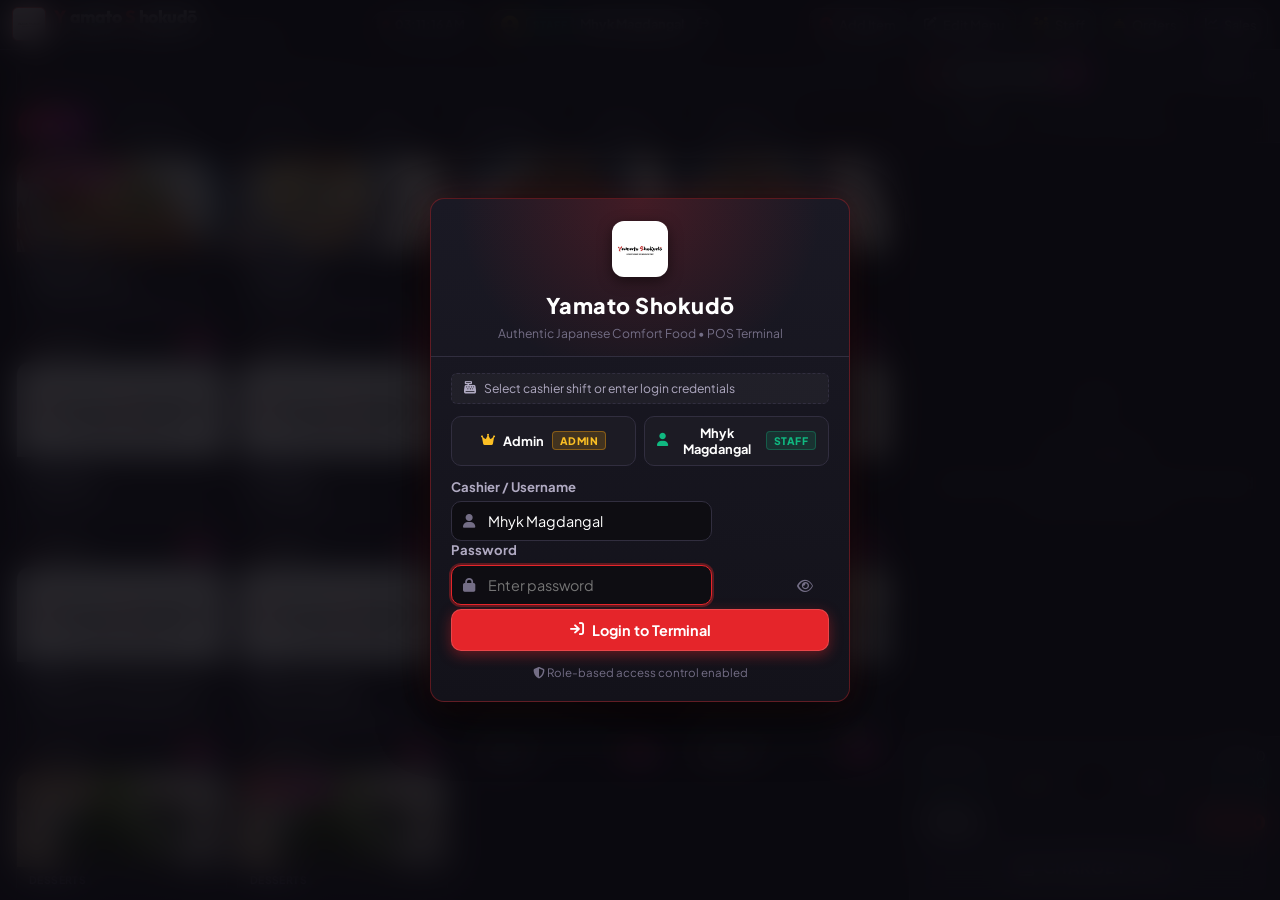
==== commit d1cc9ea8: "Implement Cashier Terminal Login, Employee and Admin Role Permissions, Admin Authorization for disco" ====
--- a/test_app/index.html
+++ b/test_app/index.html
@@ -13,7 +13,7 @@
 
   <!-- Google Fonts & Font Awesome Icons (100% Offline Local Bundle) -->
   <link rel="stylesheet" href="assets/fontawesome/css/all.min.css">
-  <link rel="stylesheet" href="style.css?v=30">
+  <link rel="stylesheet" href="style.css?v=31">
 </head>
 <body>
 
@@ -38,19 +38,37 @@
           <span class="live-dot"></span>
           <span id="pos-live-clock">--:--:--</span>
         </div>
+
+        <!-- Cashier Shift & Profile Indicator -->
+        <div class="header-cashier-pill" id="header-cashier-pill" title="Current Cashier Shift">
+          <i class="fa-solid fa-circle-user cashier-avatar-icon"></i>
+          <div class="cashier-info">
+            <span class="cashier-role-badge" id="header-user-role">Staff</span>
+            <span class="cashier-name" id="header-cashier-name">Mhyk Magdangal</span>
+          </div>
+          <button type="button" class="btn-cashier-logout" id="btn-cashier-logout" title="Switch User / Logout">
+            <i class="fa-solid fa-arrow-right-from-bracket"></i>
+          </button>
+        </div>
       </div>
 
       <div class="header-actions">
-        <!-- Add / Manage Menu Item Button -->
-        <button class="btn-nav-action" id="btn-open-add-item" title="Add New Item to Menu">
+        <!-- Add / Manage Menu Item Button (Admin Only) -->
+        <button class="btn-nav-action admin-only-ui" id="btn-open-add-item" title="Add New Item to Menu">
           <i class="fa-solid fa-circle-plus" style="color: var(--primary-red);"></i>
           <span>Add Item</span>
         </button>
 
-        <!-- Manage Mode Toggle -->
-        <button class="btn-nav-action" id="btn-toggle-manage-mode" title="Toggle Edit/Delete Mode on Catalog">
+        <!-- Manage Mode Toggle (Admin Only) -->
+        <button class="btn-nav-action admin-only-ui" id="btn-toggle-manage-mode" title="Toggle Edit/Delete Mode on Catalog">
           <i class="fa-solid fa-pen-to-square"></i>
           <span id="manage-mode-label">Edit Menu</span>
+        </button>
+
+        <!-- Staff / Employee Accounts Management (Admin Only) -->
+        <button class="btn-nav-action admin-only-ui" id="btn-open-staff-mgmt" title="Manage Staff Accounts (Admin Only)">
+          <i class="fa-solid fa-users-gear" style="color: var(--accent-gold);"></i>
+          <span>Staff</span>
         </button>
 
         <!-- Current / Active Orders Queue -->
@@ -480,6 +498,9 @@
               <span id="receipt-dining-type">DINE IN (Table 1)</span>
               <span id="receipt-pay-method">CASH</span>
             </div>
+            <div class="receipt-meta-row">
+              <span id="receipt-cashier-name">Cashier: Mhyk Magdangal</span>
+            </div>
 
             <div class="receipt-divider"></div>
 
@@ -542,6 +563,7 @@
               <div class="kitchen-order-number" id="kitchen-order-id">ORDER #0001</div>
               <div>
                 <span class="kitchen-meta-pill" id="kitchen-dining-type">DINE IN (Table 1)</span>
+                <span class="kitchen-meta-pill" id="kitchen-cashier-name">Cashier: Mhyk Magdangal</span>
               </div>
               <div class="kitchen-meta-sub" id="kitchen-date-time">2026-10-01 21:35</div>
             </div>
@@ -688,6 +710,10 @@
           <div class="order-details-meta-item">
             <span class="meta-label">Total Items</span>
             <span class="meta-val" id="order-details-count">0 items</span>
+          </div>
+          <div class="order-details-meta-item">
+            <span class="meta-label">Cashier</span>
+            <span class="meta-val" id="order-details-cashier">--</span>
           </div>
         </div>
 
@@ -1065,10 +1091,186 @@
     </div>
   </div>
 
+  <!-- ====================================================================
+       MODAL: CASHIER & ADMIN TERMINAL LOGIN
+       ==================================================================== -->
+  <div class="modal-overlay login-overlay" id="modal-login">
+    <div class="modal-card modal-login-card">
+      <div class="login-brand-header">
+        <img src="assets/logo.png" alt="Yamato Shokudo Logo" class="login-logo-img">
+        <h2 class="login-brand-title"><span class="red-char">Y</span>amato <span class="red-char">S</span>hokudō</h2>
+        <div class="login-sub-title">Authentic Japanese Comfort Food • POS Terminal</div>
+      </div>
+
+      <div class="modal-body login-modal-body">
+        <div class="login-instruction-pill">
+          <i class="fa-solid fa-cash-register"></i>
+          <span>Select cashier shift or enter login credentials</span>
+        </div>
+
+        <!-- Quick Switcher Chips -->
+        <div class="login-quick-chips" id="login-quick-chips">
+          <!-- Dynamically populated cashier chips -->
+        </div>
+
+        <form id="login-form" class="login-form" onsubmit="return false;">
+          <div class="form-group">
+            <label class="form-label" for="login-username">Cashier / Username</label>
+            <div class="login-input-wrap">
+              <i class="fa-solid fa-user login-field-icon"></i>
+              <input type="text" id="login-username" class="form-input login-input" placeholder="e.g. Mhyk Magdangal or admin" autocomplete="username" required>
+            </div>
+          </div>
+
+          <div class="form-group">
+            <label class="form-label" for="login-password">Password</label>
+            <div class="login-input-wrap">
+              <i class="fa-solid fa-lock login-field-icon"></i>
+              <input type="password" id="login-password" class="form-input login-input" placeholder="Enter password" autocomplete="current-password" required>
+              <button type="button" class="btn-toggle-password" id="btn-toggle-login-pass" title="Toggle Show Password">
+                <i class="fa-regular fa-eye"></i>
+              </button>
+            </div>
+          </div>
+
+          <div class="login-error-box" id="login-error-box" style="display: none;">
+            <i class="fa-solid fa-circle-exclamation"></i>
+            <span id="login-error-text">Invalid username or password.</span>
+          </div>
+
+          <button type="button" class="btn-login-submit" id="btn-submit-login">
+            <i class="fa-solid fa-arrow-right-to-bracket"></i>
+            <span>Login to Terminal</span>
+          </button>
+        </form>
+
+        <div class="login-footer-hint">
+          <span><i class="fa-solid fa-shield-halved"></i> Role-based access control enabled</span>
+        </div>
+      </div>
+    </div>
+  </div>
+
+  <!-- ====================================================================
+       MODAL: ADMIN AUTHORIZATION PROMPT (DISCOUNT & ORDER CANCELLATION)
+       ==================================================================== -->
+  <div class="modal-overlay" id="modal-admin-auth">
+    <div class="modal-card" style="max-width: 440px; width: 95%;">
+      <div class="modal-header">
+        <h3 class="modal-title" style="color: var(--accent-gold);">
+          <i class="fa-solid fa-shield-halved"></i>
+          <span id="admin-auth-title">Admin Approval Required</span>
+        </h3>
+        <button class="btn-close-modal" id="btn-close-admin-auth">&times;</button>
+      </div>
+
+      <div class="modal-body" style="gap: 12px;">
+        <div class="admin-auth-reason-banner">
+          <i class="fa-solid fa-circle-info"></i>
+          <span id="admin-auth-reason">Manager authorization is required to proceed with this action.</span>
+        </div>
+
+        <div class="form-group">
+          <label class="form-label" for="admin-auth-user">Admin Account</label>
+          <input type="text" id="admin-auth-user" class="form-input" value="admin" readonly style="opacity: 0.85;">
+        </div>
+
+        <div class="form-group">
+          <label class="form-label" for="admin-auth-password">Admin Password *</label>
+          <div class="login-input-wrap">
+            <i class="fa-solid fa-lock login-field-icon"></i>
+            <input type="password" id="admin-auth-password" class="form-input login-input" placeholder="Enter admin password" autocomplete="current-password">
+            <button type="button" class="btn-toggle-password" id="btn-toggle-auth-pass" title="Toggle Show Password">
+              <i class="fa-regular fa-eye"></i>
+            </button>
+          </div>
+        </div>
+
+        <div class="login-error-box" id="admin-auth-error" style="display: none;">
+          <i class="fa-solid fa-circle-exclamation"></i>
+          <span id="admin-auth-error-text">Invalid Admin Password.</span>
+        </div>
+      </div>
+
+      <div class="modal-footer">
+        <button type="button" class="btn-modal-action" id="btn-cancel-admin-auth">Cancel</button>
+        <button type="button" class="btn-modal-action primary" id="btn-confirm-admin-auth">
+          <i class="fa-solid fa-check-double"></i>
+          Authorize
+        </button>
+      </div>
+    </div>
+  </div>
+
+  <!-- ====================================================================
+       MODAL: STAFF & EMPLOYEE MANAGEMENT (ADMIN ONLY)
+       ==================================================================== -->
+  <div class="modal-overlay" id="modal-staff">
+    <div class="modal-card" style="max-width: 580px; width: 95%;">
+      <div class="modal-header">
+        <h3 class="modal-title">
+          <i class="fa-solid fa-users-gear" style="color: var(--accent-gold);"></i>
+          Staff & Cashier Accounts
+        </h3>
+        <button class="btn-close-modal" id="btn-close-staff-modal">&times;</button>
+      </div>
+
+      <div class="modal-body" style="gap: 16px; max-height: 75vh; overflow-y: auto;">
+        <!-- Create Employee Account Box -->
+        <div class="staff-create-box">
+          <div style="display: flex; align-items: center; justify-content: space-between; margin-bottom: 8px;">
+            <h4 style="font-size: 0.88rem; color: var(--text-white); margin: 0; display: flex; align-items: center; gap: 6px;">
+              <i class="fa-solid fa-user-plus" style="color: var(--primary-red);"></i>
+              Create Employee Account
+            </h4>
+            <span class="role-badge staff">Employee Role</span>
+          </div>
+
+          <div class="form-group" style="margin-bottom: 8px;">
+            <label class="form-label" for="new-employee-name">Employee Full Name *</label>
+            <input type="text" id="new-employee-name" class="form-input" placeholder="e.g. Maria Santos" required>
+          </div>
+
+          <div class="form-row-2">
+            <div class="form-group">
+              <label class="form-label" for="new-employee-username">Username / Login ID *</label>
+              <input type="text" id="new-employee-username" class="form-input" placeholder="e.g. maria" required>
+            </div>
+            <div class="form-group">
+              <label class="form-label" for="new-employee-password">Password *</label>
+              <input type="text" id="new-employee-password" class="form-input" placeholder="e.g. employee123" required>
+            </div>
+          </div>
+
+          <button type="button" class="btn-modal-action primary" id="btn-create-employee" style="width: 100%; justify-content: center; margin-top: 4px;">
+            <i class="fa-solid fa-user-plus"></i>
+            Create Employee Account
+          </button>
+        </div>
+
+        <!-- Current Accounts List -->
+        <div>
+          <div style="display: flex; justify-content: space-between; align-items: center; margin-bottom: 8px;">
+            <label class="form-label" style="margin-bottom: 0;">Active Terminal Accounts</label>
+            <span style="font-size: 0.75rem; color: var(--text-muted);" id="staff-accounts-count">2 Accounts</span>
+          </div>
+
+          <div class="staff-accounts-list" id="staff-accounts-list">
+            <!-- Dynamically populated user rows -->
+          </div>
+        </div>
+      </div>
+
+      <div class="modal-footer">
+        <button class="btn-modal-action primary" id="btn-close-staff-btn" style="width: 100%; justify-content: center;">Done</button>
+      </div>
+    </div>
+  </div>
+
   <!-- Toast Notification Container -->
   <div class="toast-container" id="toast-container"></div>
 
   <!-- Main JavaScript App -->
-  <script src="app.js?v=30"></script>
+  <script src="app.js?v=31"></script>
 </body>
 </html>
--- a/test_app/style.css
+++ b/test_app/style.css
@@ -4188,3 +4188,401 @@
   outline: none;
 }
 
+/* ==========================================================================
+   CASHIER SHIFT PILL & HEADER USER BADGE
+   ========================================================================== */
+.header-cashier-pill {
+  display: inline-flex;
+  align-items: center;
+  gap: 7px;
+  background: var(--bg-card);
+  border: 1px solid var(--border-color);
+  padding: 3px 8px 3px 10px;
+  border-radius: var(--radius-full);
+  height: 32px;
+  transition: var(--transition-fast);
+  margin-left: 6px;
+}
+
+.header-cashier-pill:hover {
+  border-color: rgba(229, 37, 42, 0.4);
+}
+
+.cashier-avatar-icon {
+  font-size: 1.1rem;
+  color: var(--accent-gold);
+}
+
+.cashier-info {
+  display: flex;
+  align-items: center;
+  gap: 6px;
+  line-height: 1.1;
+}
+
+.cashier-role-badge {
+  font-size: 0.65rem;
+  font-weight: 800;
+  text-transform: uppercase;
+  letter-spacing: 0.4px;
+  padding: 1px 6px;
+  border-radius: 4px;
+  background: rgba(16, 185, 129, 0.15);
+  color: var(--accent-green);
+  border: 1px solid rgba(16, 185, 129, 0.3);
+}
+
+.cashier-role-badge.admin {
+  background: rgba(245, 158, 11, 0.18);
+  color: var(--accent-gold);
+  border-color: rgba(245, 158, 11, 0.4);
+}
+
+.cashier-name {
+  font-size: 0.8rem;
+  font-weight: 700;
+  color: var(--text-white);
+  max-width: 130px;
+  overflow: hidden;
+  text-overflow: ellipsis;
+  white-space: nowrap;
+}
+
+.btn-cashier-logout {
+  background: transparent;
+  border: none;
+  color: var(--text-muted);
+  font-size: 0.8rem;
+  cursor: pointer;
+  padding: 4px;
+  border-radius: 4px;
+  display: flex;
+  align-items: center;
+  justify-content: center;
+  transition: var(--transition-fast);
+  margin-left: 2px;
+}
+
+.btn-cashier-logout:hover {
+  color: var(--primary-red);
+  background: rgba(229, 37, 42, 0.15);
+}
+
+/* ==========================================================================
+   AUTHENTICATION & LOGIN MODAL
+   ========================================================================== */
+.login-overlay {
+  z-index: 10000 !important;
+  background: rgba(10, 9, 14, 0.88) !important;
+  backdrop-filter: blur(16px) !important;
+  -webkit-backdrop-filter: blur(16px) !important;
+}
+
+.modal-login-card {
+  max-width: 420px;
+  width: 95%;
+  background: linear-gradient(180deg, #1A1924 0%, #13121A 100%);
+  border: 1px solid rgba(229, 37, 42, 0.35);
+  box-shadow: 0 20px 50px rgba(0, 0, 0, 0.8), 0 0 30px rgba(229, 37, 42, 0.15);
+  border-radius: var(--radius-lg);
+  overflow: hidden;
+  animation: modalPopIn 0.28s cubic-bezier(0.16, 1, 0.3, 1) forwards;
+}
+
+.login-brand-header {
+  padding: 22px 20px 14px;
+  text-align: center;
+  background: radial-gradient(circle at 50% 0%, rgba(229, 37, 42, 0.2) 0%, transparent 70%);
+  border-bottom: 1px solid var(--border-color);
+}
+
+.login-logo-img {
+  width: 56px;
+  height: 56px;
+  border-radius: 12px;
+  object-fit: contain;
+  margin-bottom: 8px;
+  box-shadow: 0 4px 14px rgba(0, 0, 0, 0.5);
+}
+
+.login-brand-title {
+  font-size: 1.35rem;
+  font-weight: 800;
+  color: var(--text-white);
+  letter-spacing: 0.5px;
+  margin: 0 0 4px;
+}
+
+.login-sub-title {
+  font-size: 0.76rem;
+  color: var(--text-muted);
+}
+
+.login-modal-body {
+  padding: 16px 20px 20px;
+  display: flex;
+  flex-direction: column;
+  gap: 12px;
+}
+
+.login-instruction-pill {
+  display: flex;
+  align-items: center;
+  gap: 8px;
+  background: rgba(255, 255, 255, 0.04);
+  border: 1px dashed var(--border-color);
+  padding: 6px 12px;
+  border-radius: var(--radius-sm);
+  font-size: 0.76rem;
+  color: var(--text-secondary);
+}
+
+.login-quick-chips {
+  display: flex;
+  gap: 8px;
+  flex-wrap: wrap;
+}
+
+.quick-chip-btn {
+  flex: 1;
+  min-width: 140px;
+  display: flex;
+  align-items: center;
+  justify-content: center;
+  gap: 8px;
+  background: var(--bg-card);
+  border: 1px solid var(--border-color);
+  color: var(--text-white);
+  padding: 8px 12px;
+  border-radius: var(--radius-md);
+  font-size: 0.8rem;
+  font-weight: 700;
+  cursor: pointer;
+  transition: var(--transition-fast);
+}
+
+.quick-chip-btn:hover {
+  border-color: var(--primary-red);
+  background: rgba(229, 37, 42, 0.1);
+  transform: translateY(-1px);
+}
+
+.quick-chip-btn.active {
+  border-color: var(--primary-red);
+  background: rgba(229, 37, 42, 0.18);
+  box-shadow: 0 0 10px rgba(229, 37, 42, 0.3);
+}
+
+.login-input-wrap {
+  position: relative;
+  display: flex;
+  align-items: center;
+}
+
+.login-field-icon {
+  position: absolute;
+  left: 12px;
+  color: var(--text-muted);
+  font-size: 0.88rem;
+  pointer-events: none;
+}
+
+.login-input {
+  padding-left: 36px !important;
+  padding-right: 40px !important;
+  height: 40px !important;
+  font-size: 0.9rem !important;
+  background: var(--bg-deep) !important;
+  border-radius: var(--radius-md) !important;
+}
+
+.btn-toggle-password {
+  position: absolute;
+  right: 10px;
+  background: transparent;
+  border: none;
+  color: var(--text-muted);
+  cursor: pointer;
+  padding: 6px;
+  font-size: 0.88rem;
+}
+
+.btn-toggle-password:hover {
+  color: var(--text-white);
+}
+
+.btn-login-submit {
+  width: 100%;
+  height: 42px;
+  background: var(--primary-red);
+  border: 1px solid rgba(255, 255, 255, 0.15);
+  border-radius: var(--radius-md);
+  color: #FFF;
+  font-size: 0.9rem;
+  font-weight: 700;
+  display: flex;
+  align-items: center;
+  justify-content: center;
+  gap: 8px;
+  cursor: pointer;
+  box-shadow: 0 4px 14px rgba(229, 37, 42, 0.4);
+  transition: var(--transition-fast);
+  margin-top: 4px;
+}
+
+.btn-login-submit:hover {
+  background: var(--primary-red-hover);
+  transform: translateY(-1px);
+}
+
+.login-error-box {
+  background: rgba(229, 37, 42, 0.14);
+  border: 1px solid rgba(229, 37, 42, 0.4);
+  border-radius: var(--radius-sm);
+  padding: 8px 12px;
+  color: #FFA4A6;
+  font-size: 0.78rem;
+  display: flex;
+  align-items: center;
+  gap: 8px;
+}
+
+.login-footer-hint {
+  text-align: center;
+  font-size: 0.72rem;
+  color: var(--text-muted);
+  margin-top: 2px;
+}
+
+/* ==========================================================================
+   ADMIN AUTHORIZATION MODAL
+   ========================================================================== */
+.admin-auth-reason-banner {
+  background: rgba(245, 158, 11, 0.1);
+  border: 1px solid rgba(245, 158, 11, 0.3);
+  border-radius: var(--radius-sm);
+  padding: 10px 12px;
+  color: var(--accent-gold);
+  font-size: 0.82rem;
+  line-height: 1.4;
+  display: flex;
+  align-items: flex-start;
+  gap: 8px;
+}
+
+/* ==========================================================================
+   STAFF MANAGEMENT MODAL
+   ========================================================================== */
+.staff-create-box {
+  background: var(--bg-card);
+  border: 1px solid var(--border-color);
+  border-radius: var(--radius-md);
+  padding: 14px;
+}
+
+.staff-accounts-list {
+  display: flex;
+  flex-direction: column;
+  gap: 8px;
+}
+
+.staff-account-card {
+  display: flex;
+  align-items: center;
+  justify-content: space-between;
+  background: var(--bg-card);
+  border: 1px solid var(--border-color);
+  border-radius: var(--radius-sm);
+  padding: 10px 12px;
+  transition: var(--transition-fast);
+}
+
+.staff-account-card:hover {
+  border-color: rgba(255, 255, 255, 0.15);
+}
+
+.staff-account-left {
+  display: flex;
+  align-items: center;
+  gap: 10px;
+}
+
+.staff-account-info {
+  display: flex;
+  flex-direction: column;
+  gap: 2px;
+}
+
+.staff-account-name {
+  font-size: 0.86rem;
+  font-weight: 700;
+  color: var(--text-white);
+  display: flex;
+  align-items: center;
+  gap: 6px;
+}
+
+.staff-account-user {
+  font-size: 0.74rem;
+  color: var(--text-muted);
+}
+
+.role-badge {
+  font-size: 0.65rem;
+  font-weight: 800;
+  text-transform: uppercase;
+  letter-spacing: 0.4px;
+  padding: 2px 7px;
+  border-radius: 4px;
+}
+
+.role-badge.admin {
+  background: rgba(245, 158, 11, 0.18);
+  color: var(--accent-gold);
+  border: 1px solid rgba(245, 158, 11, 0.4);
+}
+
+.role-badge.staff {
+  background: rgba(16, 185, 129, 0.15);
+  color: var(--accent-green);
+  border: 1px solid rgba(16, 185, 129, 0.3);
+}
+
+.btn-del-staff {
+  background: rgba(229, 37, 42, 0.1);
+  border: 1px solid rgba(229, 37, 42, 0.3);
+  color: var(--primary-red-light);
+  width: 28px;
+  height: 28px;
+  border-radius: var(--radius-sm);
+  cursor: pointer;
+  display: flex;
+  align-items: center;
+  justify-content: center;
+  transition: var(--transition-fast);
+}
+
+.btn-del-staff:hover {
+  background: var(--primary-red);
+  color: #FFF;
+}
+
+/* ==========================================================================
+   RESPONSIVE ADJUSTMENTS FOR CASHIER BADGE
+   ========================================================================== */
+@media (max-width: 992px) {
+  .header-cashier-pill .cashier-name {
+    max-width: 90px;
+  }
+}
+
+@media (max-width: 768px) {
+  .header-cashier-pill .cashier-name {
+    display: none;
+  }
+  .header-cashier-pill {
+    padding: 3px 6px;
+    gap: 5px;
+  }
+}
+
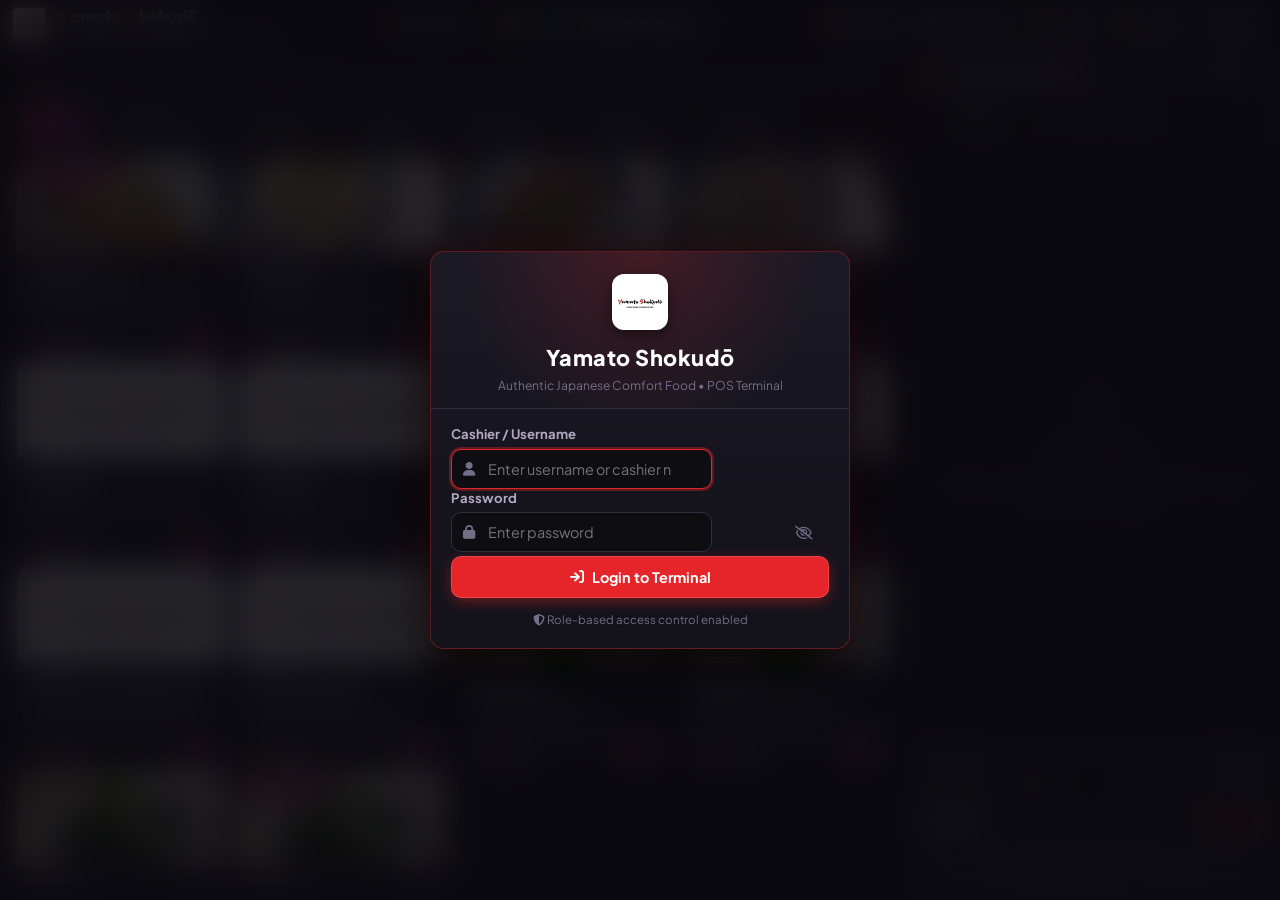
==== commit 776355f7: "Fix Admin confirmation modal stacking in front of Current Orders tab, streamline login page with cle" ====
--- a/test_app/index.html
+++ b/test_app/index.html
@@ -13,7 +13,7 @@
 
   <!-- Google Fonts & Font Awesome Icons (100% Offline Local Bundle) -->
   <link rel="stylesheet" href="assets/fontawesome/css/all.min.css">
-  <link rel="stylesheet" href="style.css?v=31">
+  <link rel="stylesheet" href="style.css?v=32">
 </head>
 <body>
 
@@ -1103,22 +1103,12 @@
       </div>
 
       <div class="modal-body login-modal-body">
-        <div class="login-instruction-pill">
-          <i class="fa-solid fa-cash-register"></i>
-          <span>Select cashier shift or enter login credentials</span>
-        </div>
-
-        <!-- Quick Switcher Chips -->
-        <div class="login-quick-chips" id="login-quick-chips">
-          <!-- Dynamically populated cashier chips -->
-        </div>
-
         <form id="login-form" class="login-form" onsubmit="return false;">
           <div class="form-group">
             <label class="form-label" for="login-username">Cashier / Username</label>
             <div class="login-input-wrap">
               <i class="fa-solid fa-user login-field-icon"></i>
-              <input type="text" id="login-username" class="form-input login-input" placeholder="e.g. Mhyk Magdangal or admin" autocomplete="username" required>
+              <input type="text" id="login-username" class="form-input login-input" placeholder="Enter username or cashier name" autocomplete="username" required>
             </div>
           </div>
 
@@ -1128,7 +1118,7 @@
               <i class="fa-solid fa-lock login-field-icon"></i>
               <input type="password" id="login-password" class="form-input login-input" placeholder="Enter password" autocomplete="current-password" required>
               <button type="button" class="btn-toggle-password" id="btn-toggle-login-pass" title="Toggle Show Password">
-                <i class="fa-regular fa-eye"></i>
+                <i class="fa-regular fa-eye-slash"></i>
               </button>
             </div>
           </div>
@@ -1181,7 +1171,7 @@
             <i class="fa-solid fa-lock login-field-icon"></i>
             <input type="password" id="admin-auth-password" class="form-input login-input" placeholder="Enter admin password" autocomplete="current-password">
             <button type="button" class="btn-toggle-password" id="btn-toggle-auth-pass" title="Toggle Show Password">
-              <i class="fa-regular fa-eye"></i>
+              <i class="fa-regular fa-eye-slash"></i>
             </button>
           </div>
         </div>
@@ -1271,6 +1261,6 @@
   <div class="toast-container" id="toast-container"></div>
 
   <!-- Main JavaScript App -->
-  <script src="app.js?v=31"></script>
+  <script src="app.js?v=32"></script>
 </body>
 </html>
--- a/test_app/style.css
+++ b/test_app/style.css
@@ -1317,6 +1317,8 @@
 #modal-order-details { z-index: 1250; }
 #modal-receipt { z-index: 1300; }
 #modal-categories { z-index: 1400; }
+#modal-staff { z-index: 1600; }
+#modal-admin-auth { z-index: 2500 !important; }
 
 @keyframes fadeIn {
   from { opacity: 0; }
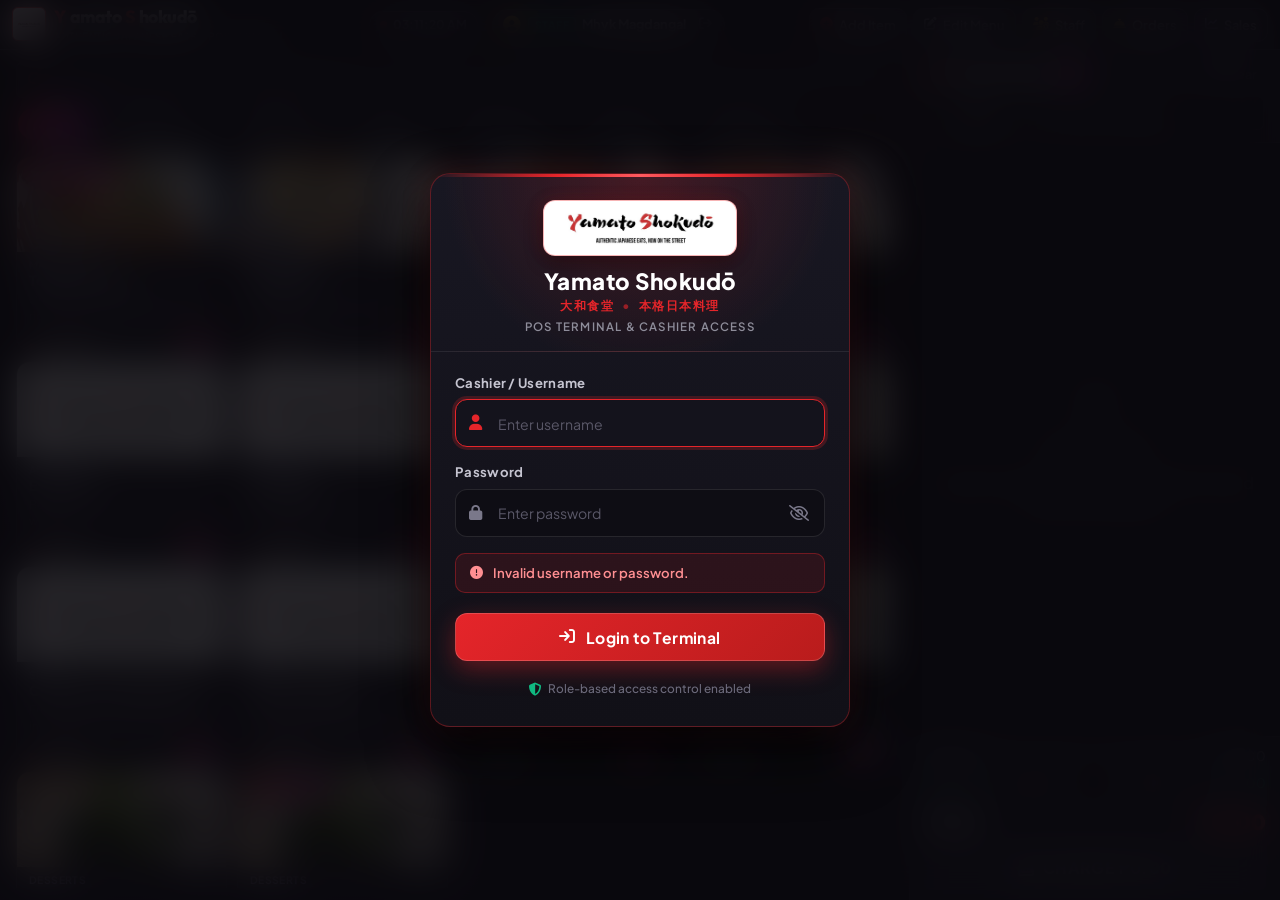
==== commit 9f17871f: "Center login modal, refine layout with authentic Japanese POS aesthetics, full-width inputs, and emb" ====
--- a/test_app/index.html
+++ b/test_app/index.html
@@ -13,7 +13,7 @@
 
   <!-- Google Fonts & Font Awesome Icons (100% Offline Local Bundle) -->
   <link rel="stylesheet" href="assets/fontawesome/css/all.min.css">
-  <link rel="stylesheet" href="style.css?v=32">
+  <link rel="stylesheet" href="style.css?v=33">
 </head>
 <body>
 
@@ -1097,27 +1097,30 @@
   <div class="modal-overlay login-overlay" id="modal-login">
     <div class="modal-card modal-login-card">
       <div class="login-brand-header">
-        <img src="assets/logo.png" alt="Yamato Shokudo Logo" class="login-logo-img">
+        <div class="login-logo-badge">
+          <img src="assets/logo_clean.png" alt="Yamato Shokudo Logo" class="login-logo-img">
+        </div>
         <h2 class="login-brand-title"><span class="red-char">Y</span>amato <span class="red-char">S</span>hokudō</h2>
-        <div class="login-sub-title">Authentic Japanese Comfort Food • POS Terminal</div>
+        <div class="login-kanji-sub">大和食堂 <span class="dot-sep">•</span> 本格日本料理</div>
+        <div class="login-sub-title">POS Terminal & Cashier Access</div>
       </div>
 
       <div class="modal-body login-modal-body">
         <form id="login-form" class="login-form" onsubmit="return false;">
-          <div class="form-group">
+          <div class="form-group login-form-group">
             <label class="form-label" for="login-username">Cashier / Username</label>
             <div class="login-input-wrap">
               <i class="fa-solid fa-user login-field-icon"></i>
-              <input type="text" id="login-username" class="form-input login-input" placeholder="Enter username or cashier name" autocomplete="username" required>
-            </div>
-          </div>
-
-          <div class="form-group">
+              <input type="text" id="login-username" class="form-input login-input" placeholder="Enter username" autocomplete="username" required>
+            </div>
+          </div>
+
+          <div class="form-group login-form-group">
             <label class="form-label" for="login-password">Password</label>
             <div class="login-input-wrap">
               <i class="fa-solid fa-lock login-field-icon"></i>
               <input type="password" id="login-password" class="form-input login-input" placeholder="Enter password" autocomplete="current-password" required>
-              <button type="button" class="btn-toggle-password" id="btn-toggle-login-pass" title="Toggle Show Password">
+              <button type="button" class="btn-toggle-password" id="btn-toggle-login-pass" title="Toggle Show Password" aria-label="Toggle Show Password">
                 <i class="fa-regular fa-eye-slash"></i>
               </button>
             </div>
@@ -1135,7 +1138,8 @@
         </form>
 
         <div class="login-footer-hint">
-          <span><i class="fa-solid fa-shield-halved"></i> Role-based access control enabled</span>
+          <i class="fa-solid fa-shield-halved"></i>
+          <span>Role-based access control enabled</span>
         </div>
       </div>
     </div>
@@ -1160,9 +1164,9 @@
           <span id="admin-auth-reason">Manager authorization is required to proceed with this action.</span>
         </div>
 
-        <div class="form-group">
+        <div class="form-group login-form-group">
           <label class="form-label" for="admin-auth-user">Admin Account</label>
-          <input type="text" id="admin-auth-user" class="form-input" value="admin" readonly style="opacity: 0.85;">
+          <input type="text" id="admin-auth-user" class="form-input login-input" value="admin" readonly style="opacity: 0.85; padding-left: 14px !important;">
         </div>
 
         <div class="form-group">
@@ -1261,6 +1265,6 @@
   <div class="toast-container" id="toast-container"></div>
 
   <!-- Main JavaScript App -->
-  <script src="app.js?v=32"></script>
+  <script src="app.js?v=33"></script>
 </body>
 </html>
--- a/test_app/style.css
+++ b/test_app/style.css
@@ -1604,6 +1604,8 @@
 }
 
 .form-input, .form-select, .form-textarea {
+  width: 100%;
+  box-sizing: border-box;
   background: var(--bg-deep);
   border: 1px solid var(--border-color);
   border-radius: var(--radius-sm);
@@ -4271,189 +4273,282 @@
 }
 
 /* ==========================================================================
-   AUTHENTICATION & LOGIN MODAL
+   AUTHENTICATION & LOGIN MODAL (PREMIUM JAPANESE POS REDESIGN)
    ========================================================================== */
 .login-overlay {
+  position: fixed !important;
+  inset: 0 !important;
+  width: 100vw !important;
+  height: 100vh !important;
+  height: 100dvh !important;
+  display: flex !important;
+  align-items: center !important;
+  justify-content: center !important;
   z-index: 10000 !important;
-  background: rgba(10, 9, 14, 0.88) !important;
-  backdrop-filter: blur(16px) !important;
-  -webkit-backdrop-filter: blur(16px) !important;
+  background: rgba(8, 7, 12, 0.88) !important;
+  backdrop-filter: blur(18px) !important;
+  -webkit-backdrop-filter: blur(18px) !important;
+  padding: 16px !important;
+  overflow-y: auto !important;
 }
 
 .modal-login-card {
-  max-width: 420px;
-  width: 95%;
-  background: linear-gradient(180deg, #1A1924 0%, #13121A 100%);
+  width: 100% !important;
+  max-width: 420px !important;
+  margin: auto !important;
+  background: linear-gradient(180deg, #181722 0%, #111017 100%) !important;
+  border: 1px solid rgba(229, 37, 42, 0.35) !important;
+  box-shadow: 0 24px 60px rgba(0, 0, 0, 0.85), 0 0 30px rgba(229, 37, 42, 0.15) !important;
+  border-radius: 20px !important;
+  overflow: hidden !important;
+  animation: modalPopIn 0.28s cubic-bezier(0.16, 1, 0.3, 1) forwards !important;
+  position: relative !important;
+}
+
+.modal-login-card::before {
+  content: '';
+  position: absolute;
+  top: 0;
+  left: 0;
+  right: 0;
+  height: 3px;
+  background: linear-gradient(90deg, transparent, #E5252A 30%, #FF5A5F 50%, #E5252A 70%, transparent);
+  pointer-events: none;
+}
+
+.login-brand-header {
+  padding: 26px 24px 16px !important;
+  text-align: center !important;
+  display: flex !important;
+  flex-direction: column !important;
+  align-items: center !important;
+  justify-content: center !important;
+  background: radial-gradient(circle at 50% 0%, rgba(229, 37, 42, 0.22) 0%, transparent 72%) !important;
+  border-bottom: 1px solid rgba(255, 255, 255, 0.08) !important;
+}
+
+.login-logo-badge {
+  display: inline-flex;
+  align-items: center;
+  justify-content: center;
+  background: #FFFFFF;
+  padding: 6px 16px;
+  border-radius: 12px;
   border: 1px solid rgba(229, 37, 42, 0.35);
-  box-shadow: 0 20px 50px rgba(0, 0, 0, 0.8), 0 0 30px rgba(229, 37, 42, 0.15);
-  border-radius: var(--radius-lg);
-  overflow: hidden;
-  animation: modalPopIn 0.28s cubic-bezier(0.16, 1, 0.3, 1) forwards;
-}
-
-.login-brand-header {
-  padding: 22px 20px 14px;
-  text-align: center;
-  background: radial-gradient(circle at 50% 0%, rgba(229, 37, 42, 0.2) 0%, transparent 70%);
-  border-bottom: 1px solid var(--border-color);
+  box-shadow: 0 6px 18px rgba(0, 0, 0, 0.45), 0 0 16px rgba(229, 37, 42, 0.2);
+  margin-bottom: 12px;
+  transition: transform 0.2s ease;
+}
+
+.login-logo-badge:hover {
+  transform: scale(1.02);
 }
 
 .login-logo-img {
-  width: 56px;
-  height: 56px;
-  border-radius: 12px;
+  height: 42px;
+  width: auto;
+  max-width: 180px;
   object-fit: contain;
-  margin-bottom: 8px;
-  box-shadow: 0 4px 14px rgba(0, 0, 0, 0.5);
+  display: block;
+  margin: 0 !important;
+  box-shadow: none !important;
+  border-radius: 0 !important;
 }
 
 .login-brand-title {
-  font-size: 1.35rem;
-  font-weight: 800;
-  color: var(--text-white);
-  letter-spacing: 0.5px;
-  margin: 0 0 4px;
+  font-size: 1.4rem !important;
+  font-weight: 800 !important;
+  color: #FFFFFF !important;
+  letter-spacing: 0.5px !important;
+  margin: 0 0 2px !important;
+  line-height: 1.2 !important;
+}
+
+.login-kanji-sub {
+  font-size: 0.78rem;
+  font-weight: 600;
+  color: #E5252A;
+  letter-spacing: 1.5px;
+  margin-bottom: 4px;
+}
+
+.login-kanji-sub .dot-sep {
+  opacity: 0.6;
+  margin: 0 4px;
 }
 
 .login-sub-title {
-  font-size: 0.76rem;
-  color: var(--text-muted);
+  font-size: 0.72rem !important;
+  font-weight: 600 !important;
+  letter-spacing: 1.2px !important;
+  text-transform: uppercase !important;
+  color: #8E8D9A !important;
 }
 
 .login-modal-body {
-  padding: 16px 20px 20px;
-  display: flex;
-  flex-direction: column;
-  gap: 12px;
-}
-
-.login-instruction-pill {
-  display: flex;
-  align-items: center;
-  gap: 8px;
-  background: rgba(255, 255, 255, 0.04);
-  border: 1px dashed var(--border-color);
-  padding: 6px 12px;
-  border-radius: var(--radius-sm);
-  font-size: 0.76rem;
-  color: var(--text-secondary);
-}
-
-.login-quick-chips {
-  display: flex;
-  gap: 8px;
-  flex-wrap: wrap;
-}
-
-.quick-chip-btn {
-  flex: 1;
-  min-width: 140px;
-  display: flex;
-  align-items: center;
-  justify-content: center;
-  gap: 8px;
-  background: var(--bg-card);
-  border: 1px solid var(--border-color);
-  color: var(--text-white);
-  padding: 8px 12px;
-  border-radius: var(--radius-md);
-  font-size: 0.8rem;
-  font-weight: 700;
-  cursor: pointer;
-  transition: var(--transition-fast);
-}
-
-.quick-chip-btn:hover {
-  border-color: var(--primary-red);
-  background: rgba(229, 37, 42, 0.1);
-  transform: translateY(-1px);
-}
-
-.quick-chip-btn.active {
-  border-color: var(--primary-red);
-  background: rgba(229, 37, 42, 0.18);
-  box-shadow: 0 0 10px rgba(229, 37, 42, 0.3);
+  padding: 22px 24px 24px !important;
+  display: flex !important;
+  flex-direction: column !important;
+  gap: 16px !important;
+}
+
+.login-form {
+  display: flex !important;
+  flex-direction: column !important;
+  gap: 16px !important;
+  width: 100% !important;
+}
+
+.login-form-group {
+  display: flex !important;
+  flex-direction: column !important;
+  gap: 7px !important;
+  width: 100% !important;
+}
+
+.login-form-group .form-label {
+  font-size: 0.82rem !important;
+  font-weight: 700 !important;
+  color: #C5C4D0 !important;
+  letter-spacing: 0.3px !important;
 }
 
 .login-input-wrap {
-  position: relative;
-  display: flex;
-  align-items: center;
+  position: relative !important;
+  width: 100% !important;
+  display: flex !important;
+  align-items: center !important;
 }
 
 .login-field-icon {
-  position: absolute;
-  left: 12px;
-  color: var(--text-muted);
-  font-size: 0.88rem;
-  pointer-events: none;
+  position: absolute !important;
+  left: 14px !important;
+  top: 50% !important;
+  transform: translateY(-50%) !important;
+  color: #7A788A !important;
+  font-size: 0.95rem !important;
+  pointer-events: none !important;
+  z-index: 2 !important;
+  transition: color 0.2s ease !important;
+}
+
+.login-input-wrap:focus-within .login-field-icon {
+  color: #E5252A !important;
 }
 
 .login-input {
-  padding-left: 36px !important;
-  padding-right: 40px !important;
-  height: 40px !important;
-  font-size: 0.9rem !important;
-  background: var(--bg-deep) !important;
-  border-radius: var(--radius-md) !important;
+  width: 100% !important;
+  box-sizing: border-box !important;
+  height: 48px !important;
+  padding-left: 42px !important;
+  padding-right: 48px !important;
+  font-size: 0.95rem !important;
+  color: #FFFFFF !important;
+  background: #0E0D14 !important;
+  border: 1.5px solid rgba(255, 255, 255, 0.1) !important;
+  border-radius: 12px !important;
+  outline: none !important;
+  transition: border-color 0.2s ease, box-shadow 0.2s ease, background 0.2s ease !important;
+}
+
+.login-input::placeholder {
+  color: #5A5868 !important;
+  font-size: 0.88rem !important;
+}
+
+.login-input:hover {
+  border-color: rgba(255, 255, 255, 0.2) !important;
+}
+
+.login-input:focus {
+  background: #14131C !important;
+  border-color: #E5252A !important;
+  box-shadow: 0 0 0 3px rgba(229, 37, 42, 0.22) !important;
 }
 
 .btn-toggle-password {
-  position: absolute;
-  right: 10px;
-  background: transparent;
-  border: none;
-  color: var(--text-muted);
-  cursor: pointer;
-  padding: 6px;
-  font-size: 0.88rem;
+  position: absolute !important;
+  right: 8px !important;
+  top: 50% !important;
+  transform: translateY(-50%) !important;
+  width: 36px !important;
+  height: 36px !important;
+  display: flex !important;
+  align-items: center !important;
+  justify-content: center !important;
+  background: transparent !important;
+  border: none !important;
+  border-radius: 8px !important;
+  color: #7A788A !important;
+  cursor: pointer !important;
+  font-size: 1rem !important;
+  z-index: 3 !important;
+  transition: all 0.2s ease !important;
 }
 
 .btn-toggle-password:hover {
-  color: var(--text-white);
+  color: #FFFFFF !important;
+  background: rgba(255, 255, 255, 0.08) !important;
 }
 
 .btn-login-submit {
-  width: 100%;
-  height: 42px;
-  background: var(--primary-red);
-  border: 1px solid rgba(255, 255, 255, 0.15);
-  border-radius: var(--radius-md);
-  color: #FFF;
-  font-size: 0.9rem;
-  font-weight: 700;
-  display: flex;
-  align-items: center;
-  justify-content: center;
-  gap: 8px;
-  cursor: pointer;
-  box-shadow: 0 4px 14px rgba(229, 37, 42, 0.4);
-  transition: var(--transition-fast);
-  margin-top: 4px;
+  width: 100% !important;
+  height: 48px !important;
+  background: linear-gradient(135deg, #E5252A 0%, #B91C1C 100%) !important;
+  border: 1px solid rgba(255, 255, 255, 0.18) !important;
+  border-radius: 12px !important;
+  color: #FFFFFF !important;
+  font-size: 0.98rem !important;
+  font-weight: 700 !important;
+  letter-spacing: 0.4px !important;
+  display: flex !important;
+  align-items: center !important;
+  justify-content: center !important;
+  gap: 10px !important;
+  cursor: pointer !important;
+  box-shadow: 0 8px 24px rgba(229, 37, 42, 0.38) !important;
+  transition: all 0.2s cubic-bezier(0.16, 1, 0.3, 1) !important;
+  margin-top: 4px !important;
 }
 
 .btn-login-submit:hover {
-  background: var(--primary-red-hover);
-  transform: translateY(-1px);
+  background: linear-gradient(135deg, #FF3B30 0%, #D32F2F 100%) !important;
+  transform: translateY(-1.5px) !important;
+  box-shadow: 0 10px 28px rgba(229, 37, 42, 0.5) !important;
+}
+
+.btn-login-submit:active {
+  transform: translateY(0.5px) !important;
 }
 
 .login-error-box {
-  background: rgba(229, 37, 42, 0.14);
-  border: 1px solid rgba(229, 37, 42, 0.4);
-  border-radius: var(--radius-sm);
-  padding: 8px 12px;
-  color: #FFA4A6;
-  font-size: 0.78rem;
-  display: flex;
-  align-items: center;
-  gap: 8px;
+  background: rgba(229, 37, 42, 0.12) !important;
+  border: 1px solid rgba(229, 37, 42, 0.38) !important;
+  border-radius: 10px !important;
+  padding: 10px 14px !important;
+  color: #FF8F92 !important;
+  font-size: 0.82rem !important;
+  font-weight: 600 !important;
+  display: flex !important;
+  align-items: center !important;
+  gap: 10px !important;
 }
 
 .login-footer-hint {
-  text-align: center;
-  font-size: 0.72rem;
-  color: var(--text-muted);
-  margin-top: 2px;
+  text-align: center !important;
+  font-size: 0.74rem !important;
+  font-weight: 500 !important;
+  color: #6C6A7B !important;
+  display: flex !important;
+  align-items: center !important;
+  justify-content: center !important;
+  gap: 6px !important;
+  padding: 4px 0 !important;
+}
+
+.login-footer-hint i {
+  color: #10B981 !important;
+  font-size: 0.82rem !important;
 }
 
 /* ==========================================================================
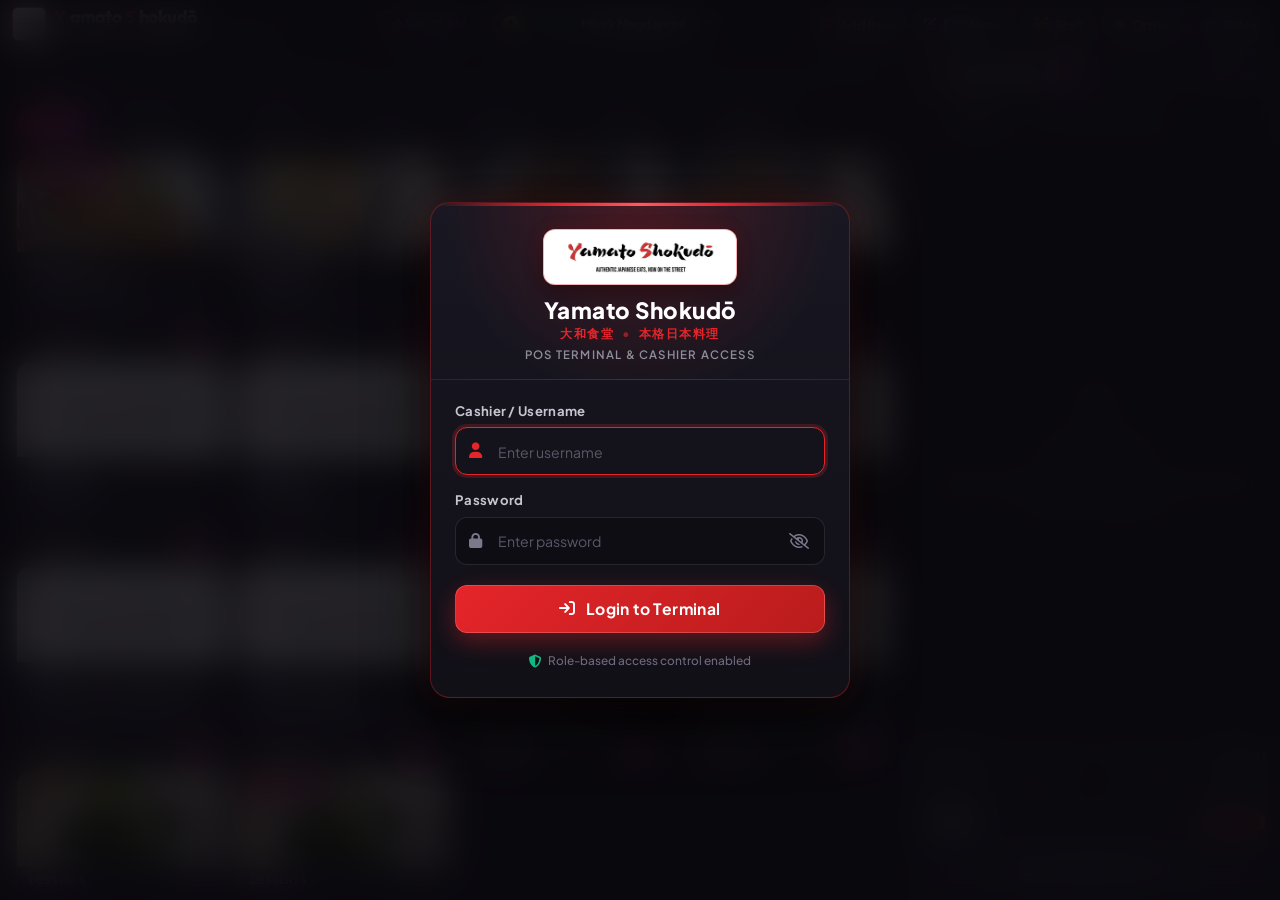
==== commit b382d828: "Fix login authentication: add fail-safe credentials for admin and employee, resolve error box visibi" ====
--- a/test_app/index.html
+++ b/test_app/index.html
@@ -13,7 +13,7 @@
 
   <!-- Google Fonts & Font Awesome Icons (100% Offline Local Bundle) -->
   <link rel="stylesheet" href="assets/fontawesome/css/all.min.css">
-  <link rel="stylesheet" href="style.css?v=33">
+  <link rel="stylesheet" href="style.css?v=34">
 </head>
 <body>
 
@@ -1106,7 +1106,7 @@
       </div>
 
       <div class="modal-body login-modal-body">
-        <form id="login-form" class="login-form" onsubmit="return false;">
+        <form id="login-form" class="login-form" onsubmit="handleLoginSubmit(); return false;">
           <div class="form-group login-form-group">
             <label class="form-label" for="login-username">Cashier / Username</label>
             <div class="login-input-wrap">
@@ -1126,12 +1126,12 @@
             </div>
           </div>
 
-          <div class="login-error-box" id="login-error-box" style="display: none;">
+          <div class="login-error-box" id="login-error-box" style="display: none !important;">
             <i class="fa-solid fa-circle-exclamation"></i>
             <span id="login-error-text">Invalid username or password.</span>
           </div>
 
-          <button type="button" class="btn-login-submit" id="btn-submit-login">
+          <button type="submit" class="btn-login-submit" id="btn-submit-login">
             <i class="fa-solid fa-arrow-right-to-bracket"></i>
             <span>Login to Terminal</span>
           </button>
@@ -1265,6 +1265,6 @@
   <div class="toast-container" id="toast-container"></div>
 
   <!-- Main JavaScript App -->
-  <script src="app.js?v=33"></script>
+  <script src="app.js?v=34"></script>
 </body>
 </html>
--- a/test_app/style.css
+++ b/test_app/style.css
@@ -4522,16 +4522,20 @@
 }
 
 .login-error-box {
-  background: rgba(229, 37, 42, 0.12) !important;
-  border: 1px solid rgba(229, 37, 42, 0.38) !important;
+  background: rgba(229, 37, 42, 0.14) !important;
+  border: 1px solid rgba(229, 37, 42, 0.4) !important;
   border-radius: 10px !important;
   padding: 10px 14px !important;
   color: #FF8F92 !important;
   font-size: 0.82rem !important;
   font-weight: 600 !important;
-  display: flex !important;
+  display: none;
   align-items: center !important;
   gap: 10px !important;
+}
+
+.login-error-box.active {
+  display: flex !important;
 }
 
 .login-footer-hint {
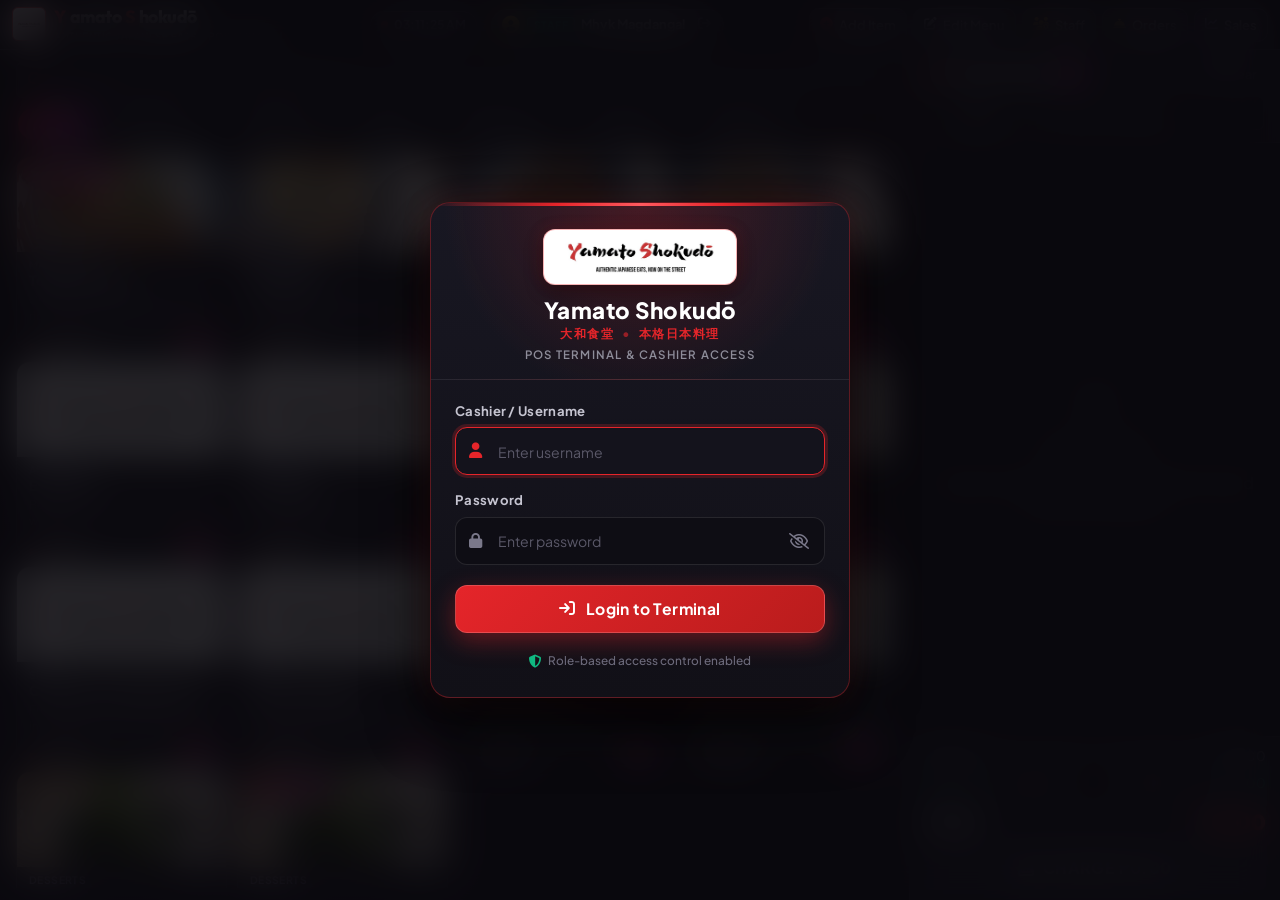
==== commit 323c5c1a: "Fix login overlay persisting after successful login by toggling display none and flex on active stat" ====
--- a/test_app/index.html
+++ b/test_app/index.html
@@ -13,7 +13,7 @@
 
   <!-- Google Fonts & Font Awesome Icons (100% Offline Local Bundle) -->
   <link rel="stylesheet" href="assets/fontawesome/css/all.min.css">
-  <link rel="stylesheet" href="style.css?v=34">
+  <link rel="stylesheet" href="style.css?v=35">
 </head>
 <body>
 
@@ -1265,6 +1265,6 @@
   <div class="toast-container" id="toast-container"></div>
 
   <!-- Main JavaScript App -->
-  <script src="app.js?v=34"></script>
+  <script src="app.js?v=35"></script>
 </body>
 </html>
--- a/test_app/style.css
+++ b/test_app/style.css
@@ -4281,7 +4281,7 @@
   width: 100vw !important;
   height: 100vh !important;
   height: 100dvh !important;
-  display: flex !important;
+  display: none !important;
   align-items: center !important;
   justify-content: center !important;
   z-index: 10000 !important;
@@ -4290,6 +4290,10 @@
   -webkit-backdrop-filter: blur(18px) !important;
   padding: 16px !important;
   overflow-y: auto !important;
+}
+
+.login-overlay.active {
+  display: flex !important;
 }
 
 .modal-login-card {
